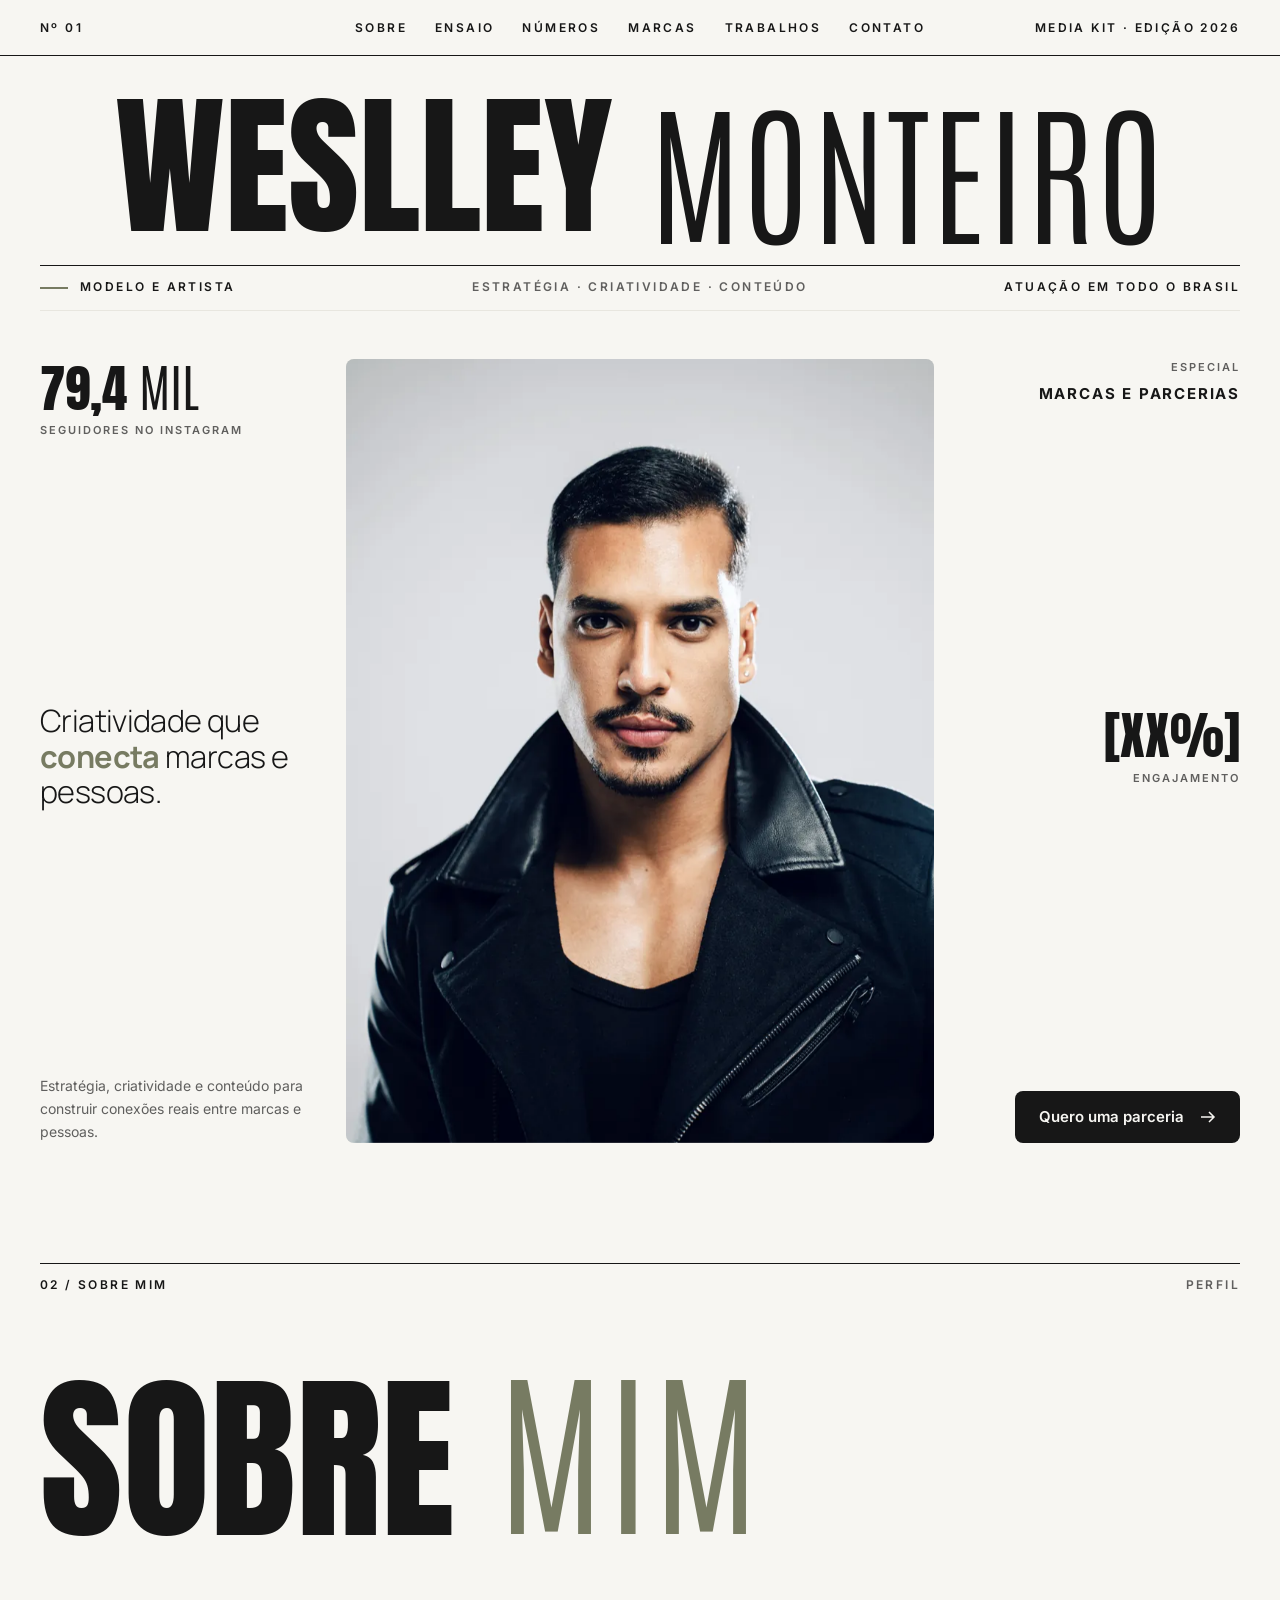
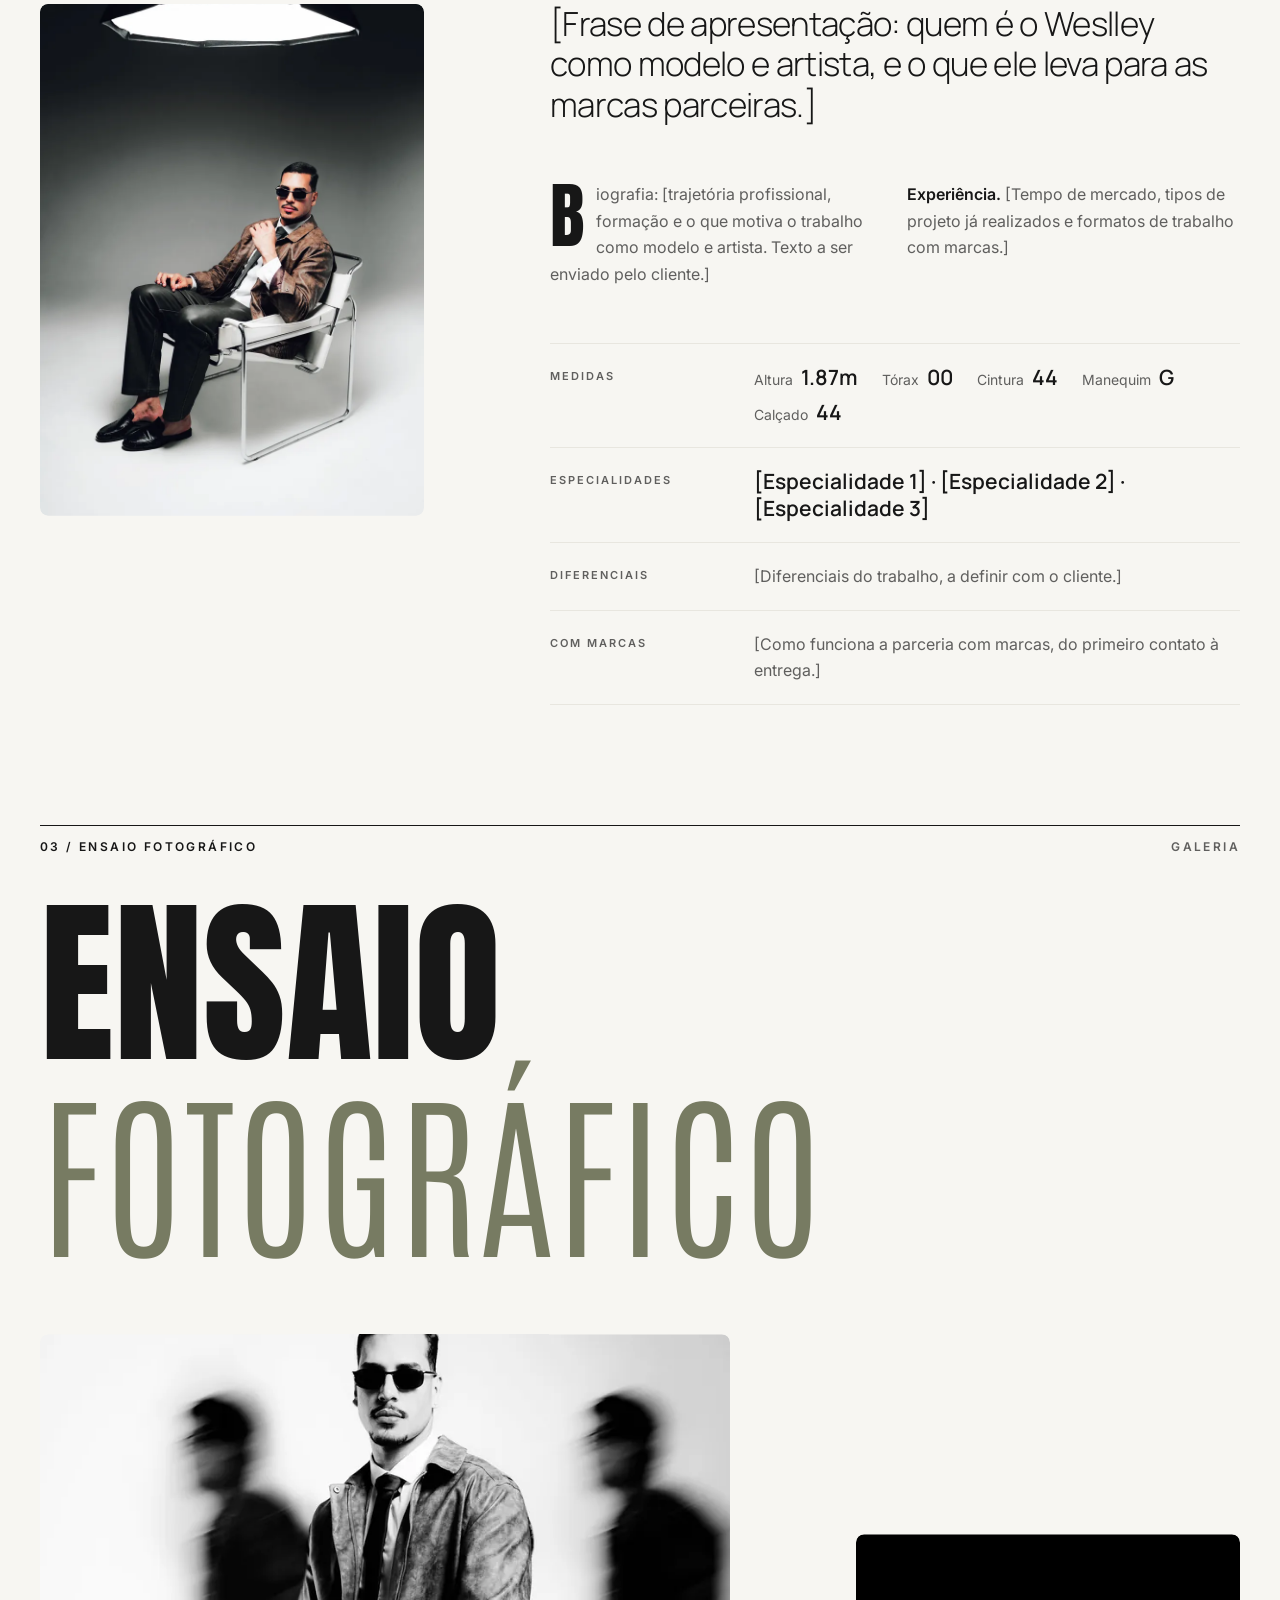
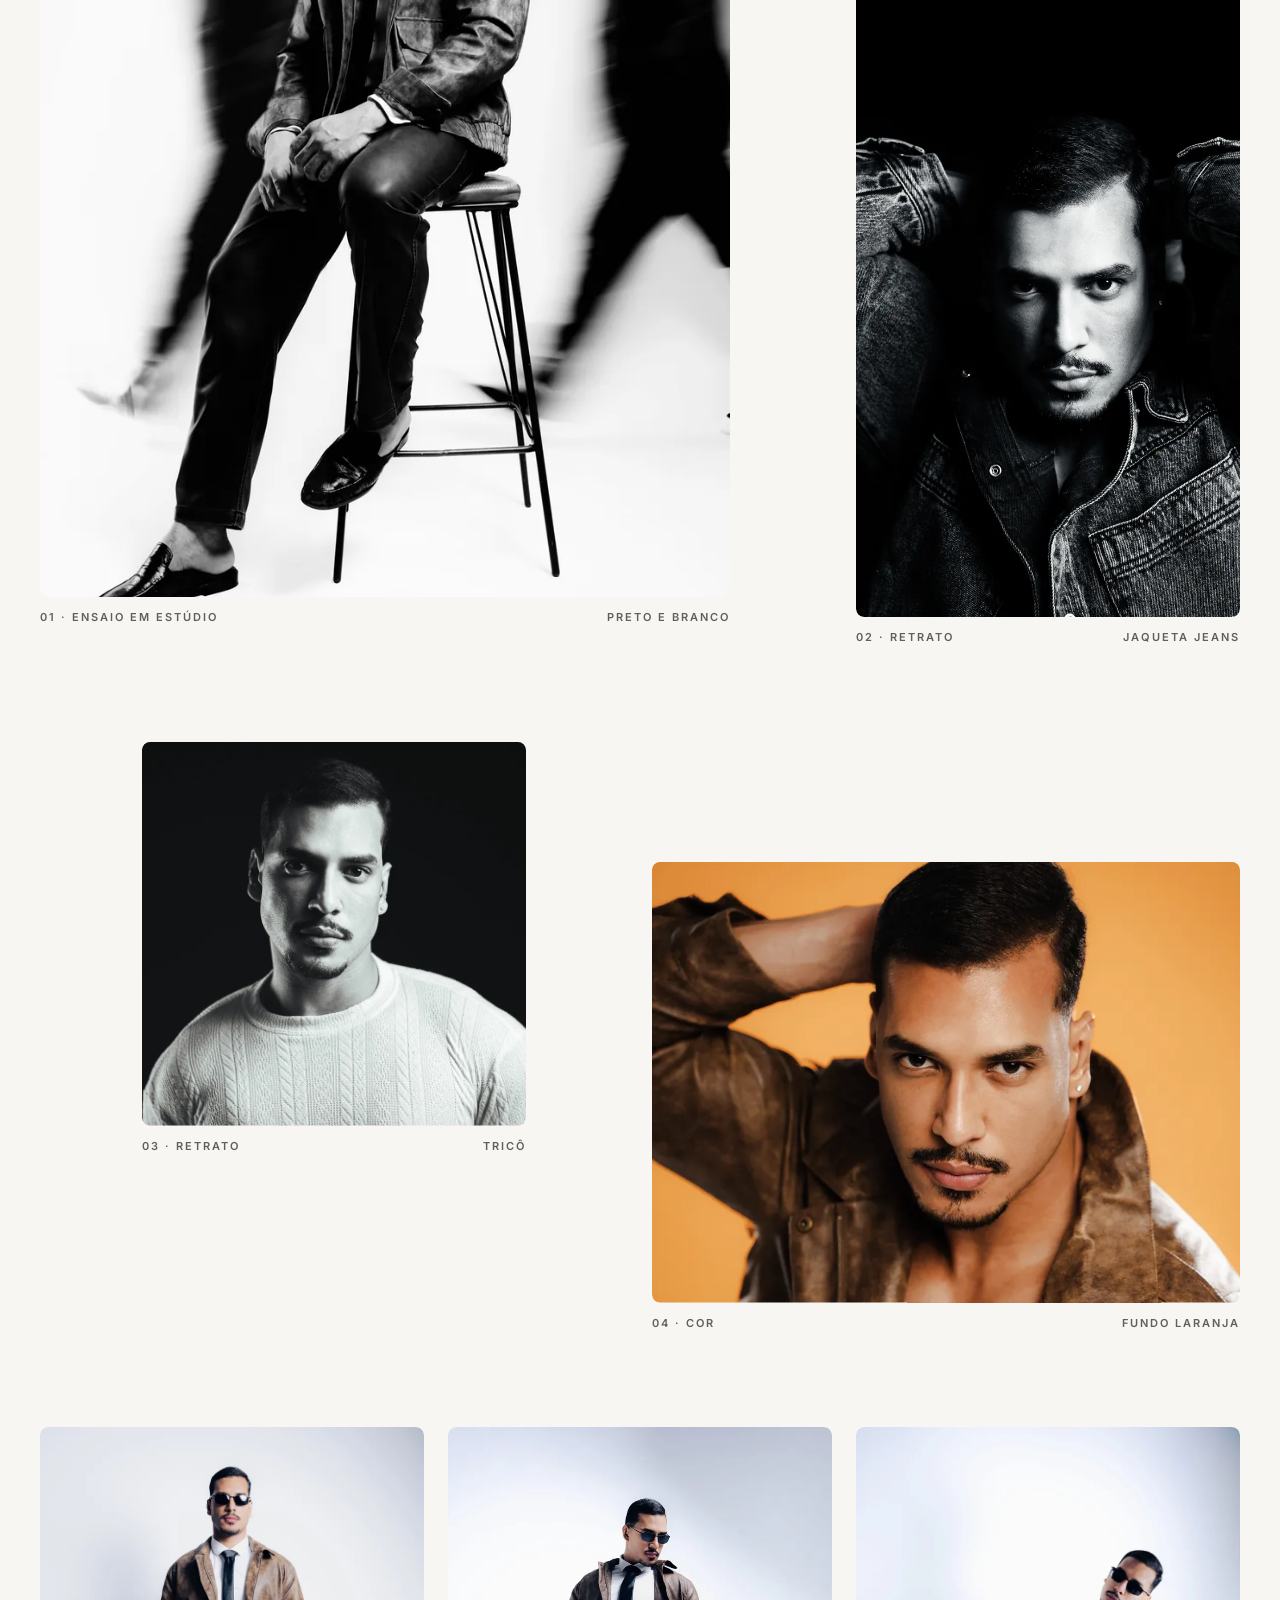
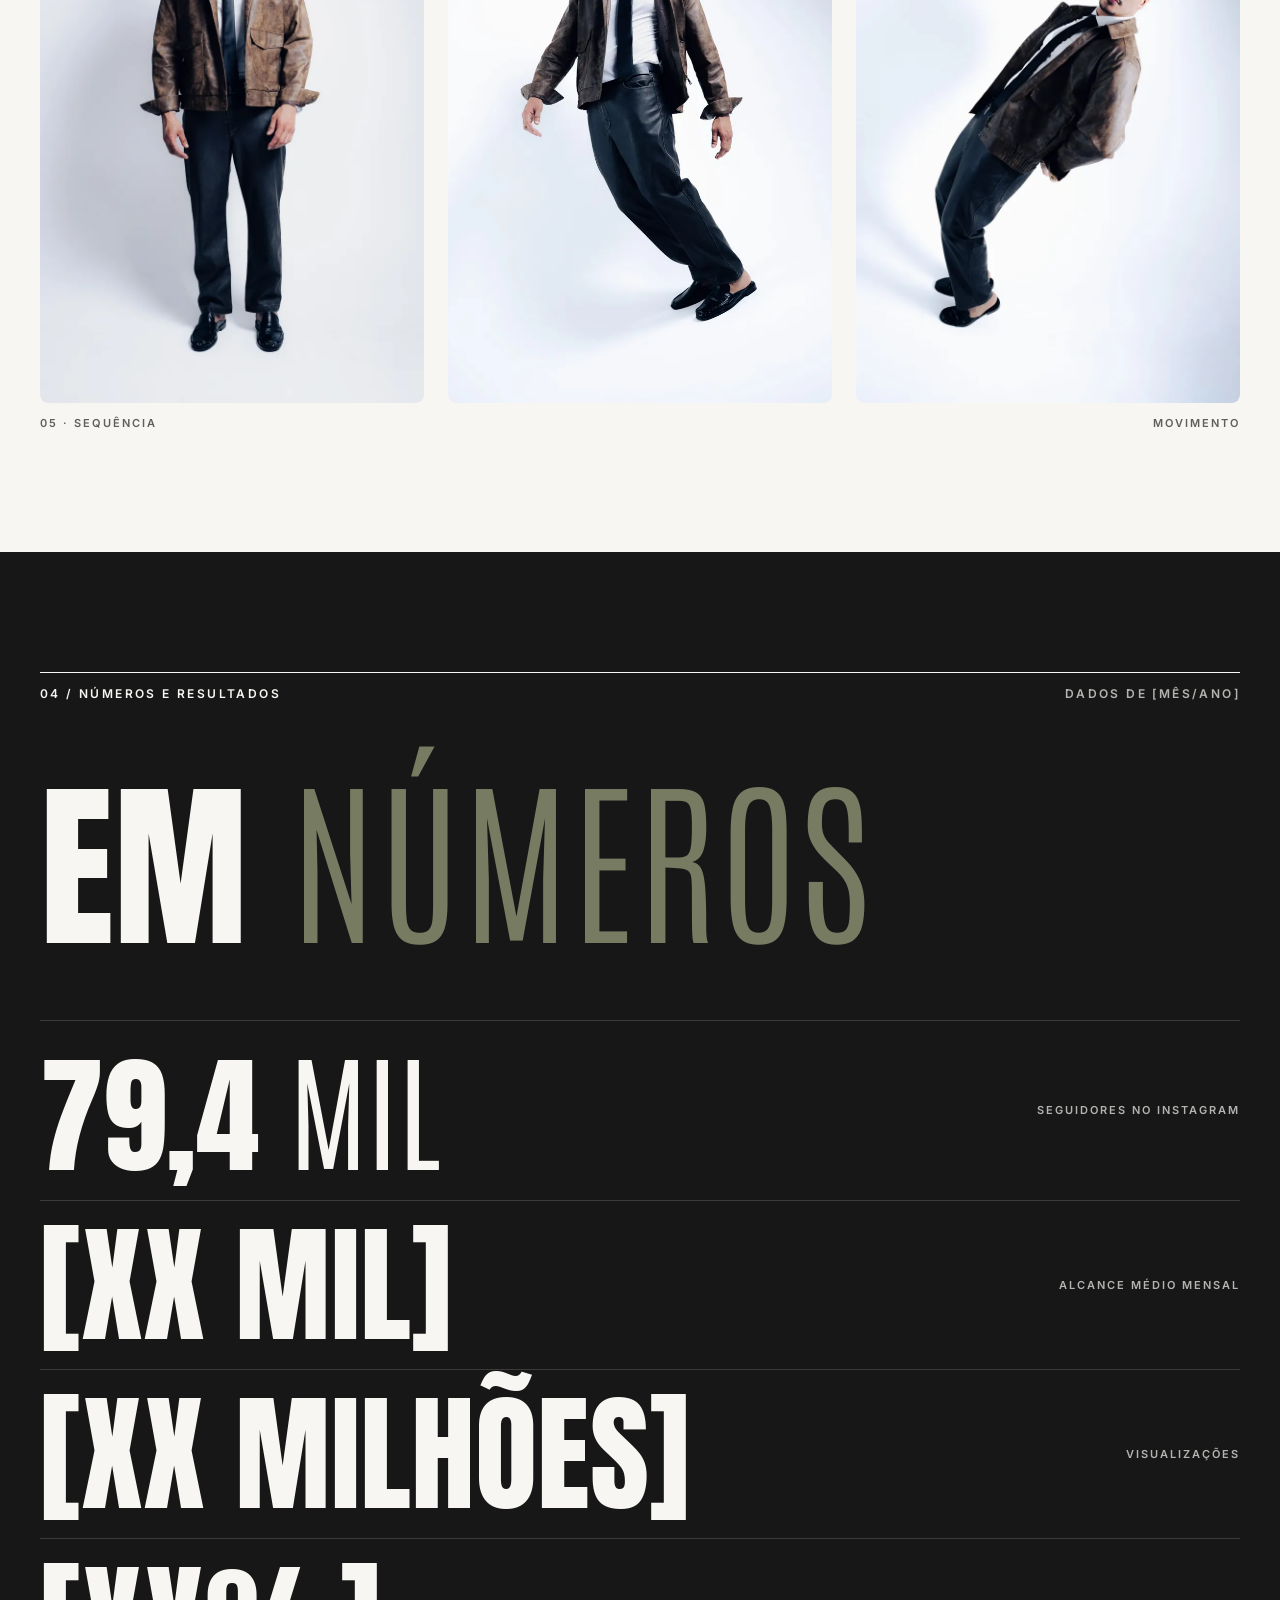
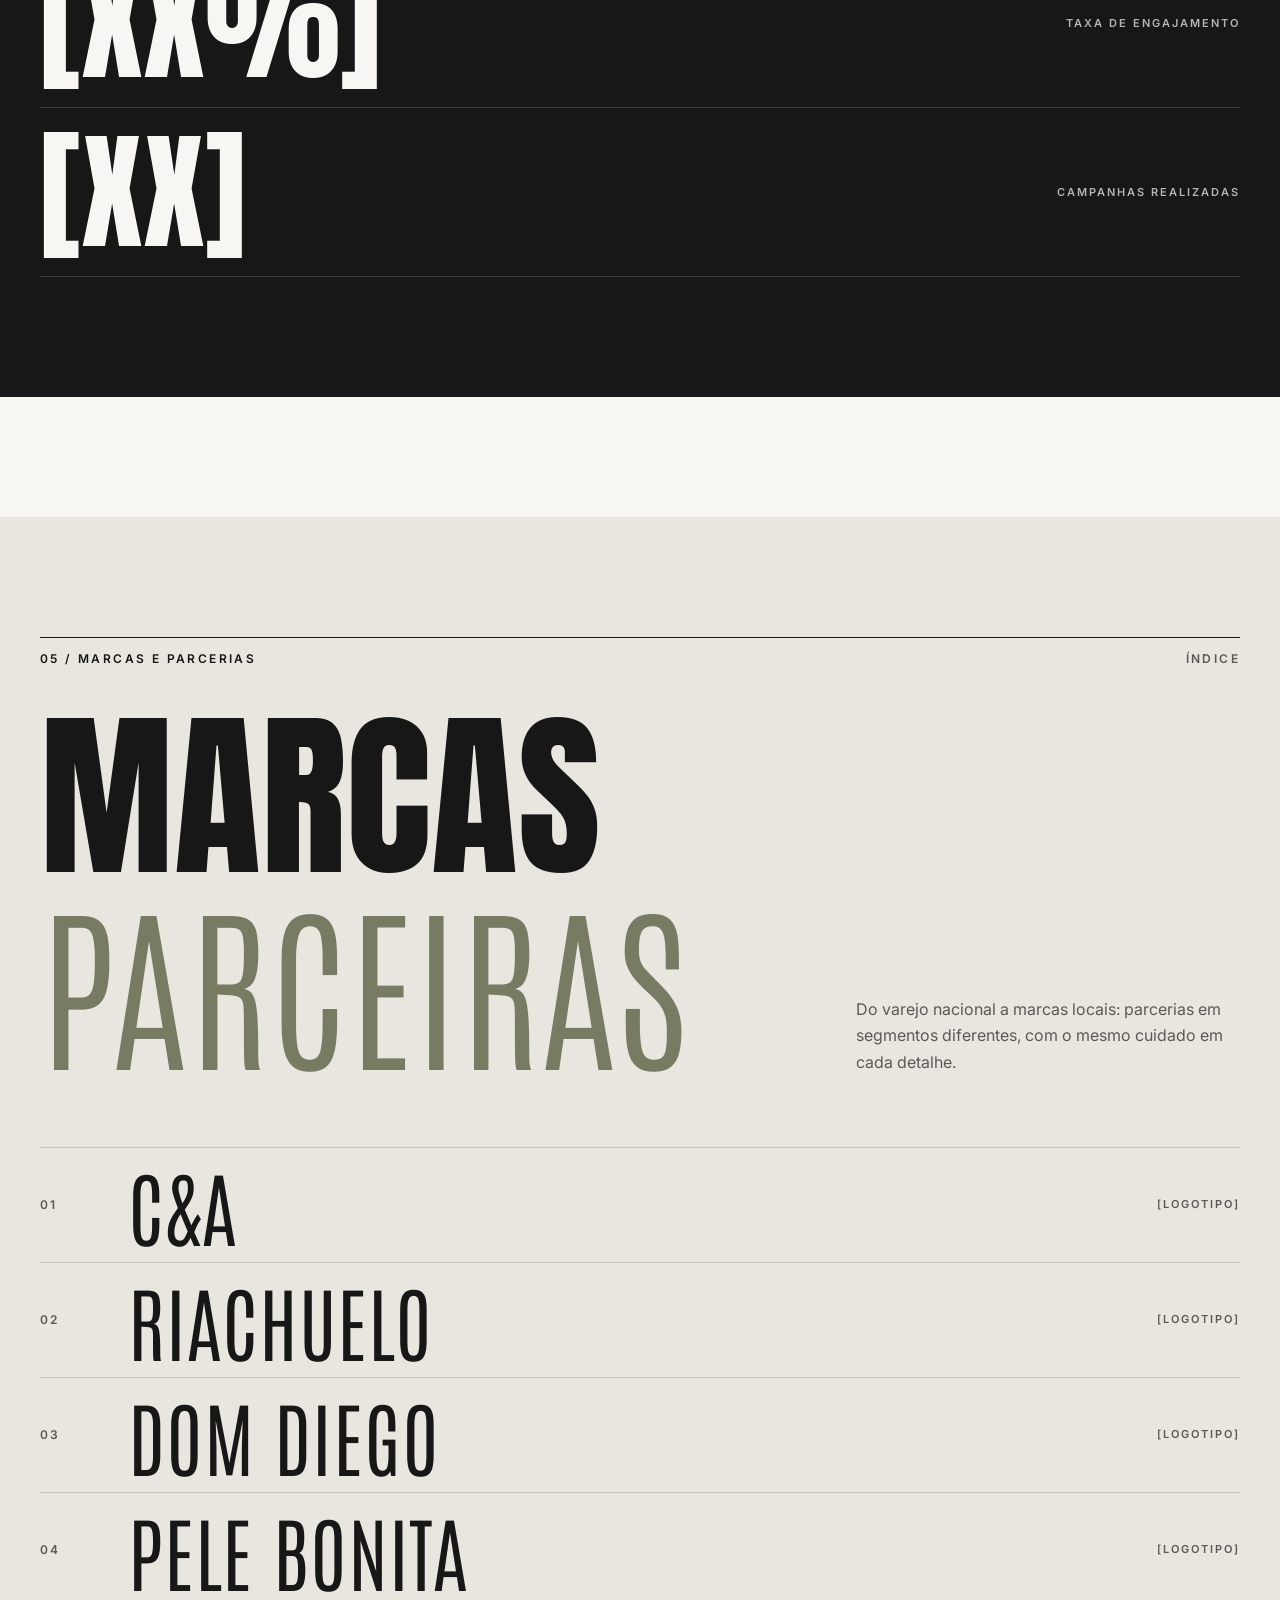
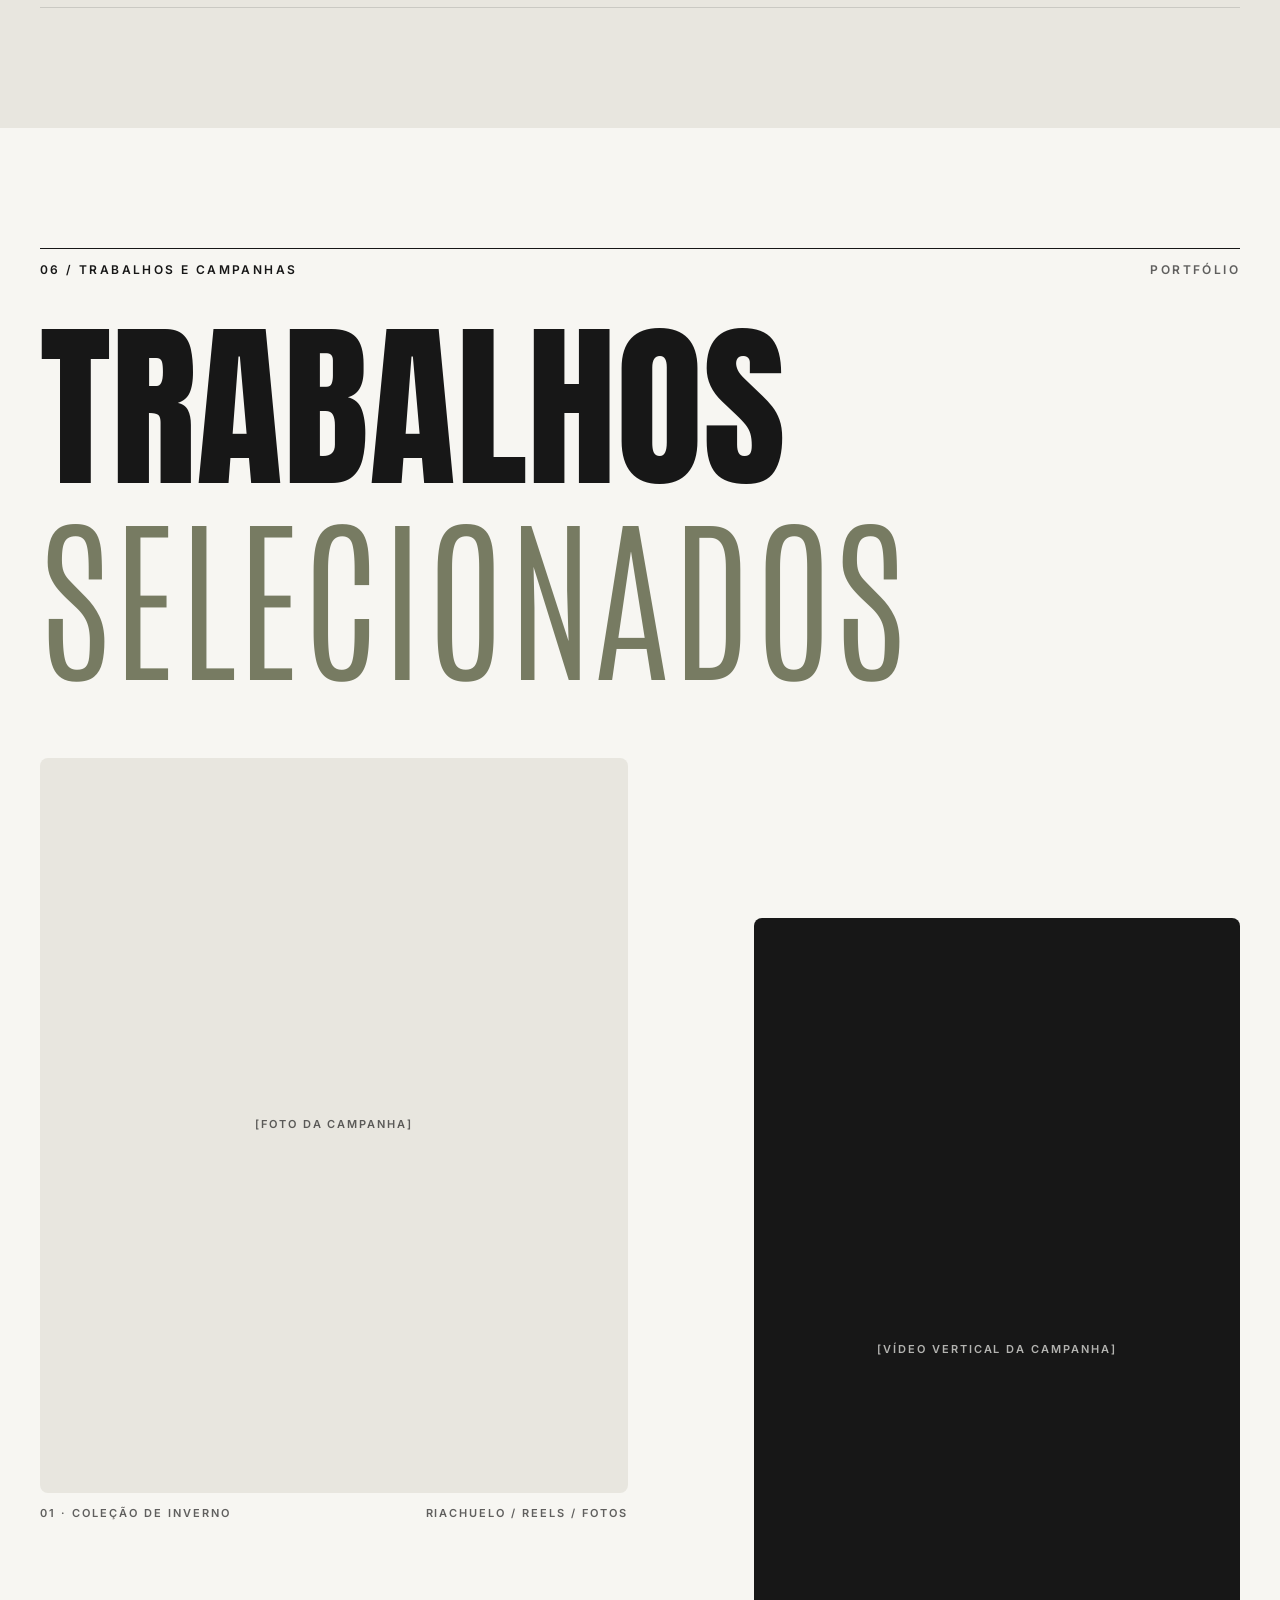
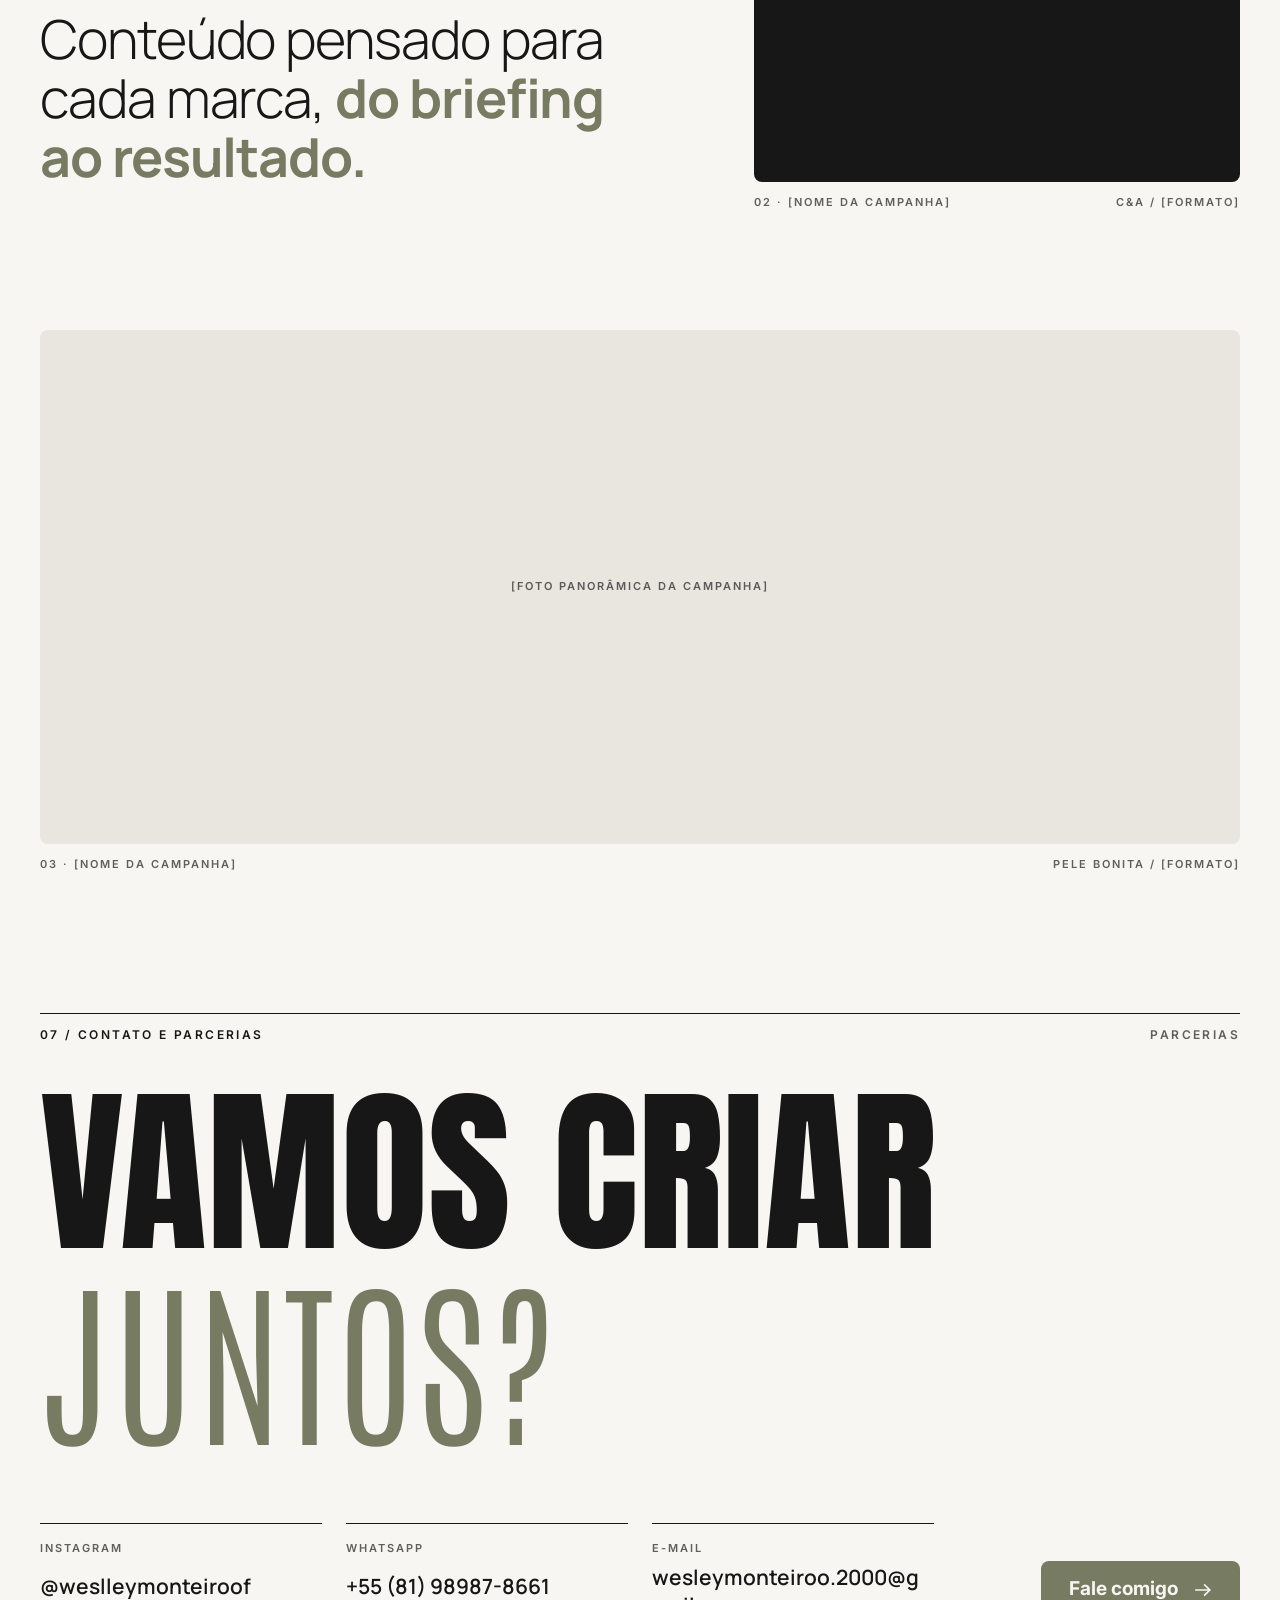
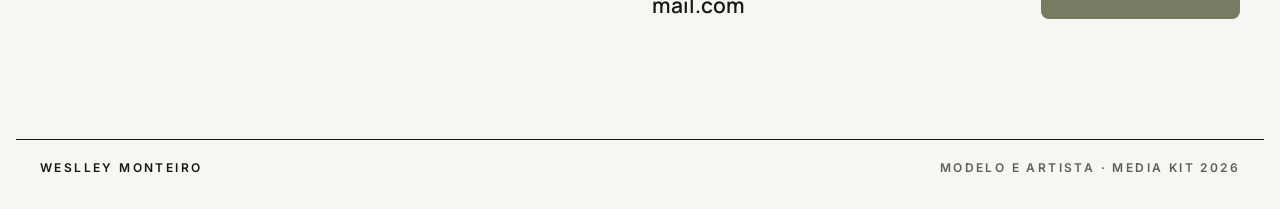
==== index.html @ 50ebe46d "configuração base do projeto" ====
<!doctype html>
<html lang="pt-br">

<head>
  <meta charset="utf-8">
  <meta name="viewport" content="width=device-width, initial-scale=1">

  <title>Weslley Monteiro</title>
  <meta name="description"
    content="Media kit de Weslley Monteiro, modelo e artista. Perfil, números, marcas parceiras e trabalhos para parcerias com marcas de qualquer segmento, em todo o Brasil.">
  <meta name="robots" content="index, follow">
  <meta name="author" content="Weslley Monteiro">
  <meta name="theme-color" content="#F7F6F2">
  <!-- <link rel="canonical" href="https://[DOMÍNIO]/"> -->

  <!-- Open Graph -->
  <meta property="og:type" content="profile">
  <meta property="og:locale" content="pt_BR">
  <meta property="og:site_name" content="Weslley Monteiro · Media Kit">
  <meta property="og:title" content="Weslley Monteiro · Modelo e artista · Media Kit 2026">
  <meta property="og:description"
    content="Estratégia, criatividade e conteúdo para construir conexões reais entre marcas e pessoas. Parcerias em todo o Brasil.">
  <!-- <meta property="og:url" content="https://[DOMÍNIO]/">
  <meta property="og:image" content="https://[DOMÍNIO]/assets/img/og/og-image.jpg"> -->
  <meta property="og:image:type" content="image/jpeg">
  <meta property="og:image:width" content="1200">
  <meta property="og:image:height" content="630">
  <meta property="og:image:alt" content="Weslley Monteiro em retrato de estúdio, com o título Media Kit 2026">
  <meta property="profile:first_name" content="Weslley">
  <meta property="profile:last_name" content="Monteiro">

  <!-- Twitter Card -->
  <meta name="twitter:card" content="summary_large_image">
  <meta name="twitter:title" content="Weslley Monteiro · Modelo e artista · Media Kit 2026">
  <meta name="twitter:description"
    content="Estratégia, criatividade e conteúdo para construir conexões reais entre marcas e pessoas. Parcerias em todo o Brasil.">
  <!-- <meta name="twitter:image" content="https://[DOMÍNIO]/assets/img/og/og-image.jpg"> -->
  <meta name="twitter:image:alt" content="Weslley Monteiro em retrato de estúdio, com o título Media Kit 2026">

  <!-- Dados estruturados: só dados confirmados (CLAUDE.md, seção 7) -->
  <script type="application/ld+json">
  {
    "@context": "https://schema.org",
    "@type": "Person",
    "name": "Weslley Monteiro",
    "jobTitle": "Modelo e artista",
    "url": "https://[DOMÍNIO]/",
    "image": "https://[DOMÍNIO]/assets/img/capa/weslley-monteiro-capa-1600.jpg",
    "sameAs": ["https://www.instagram.com/weslleymonteiroof/"],
    "workLocation": { "@type": "Country", "name": "Brasil" }
  }
  </script>

  <!-- Fontes -->
  <link rel="preconnect" href="https://fonts.googleapis.com">
  <link rel="preconnect" href="https://fonts.gstatic.com" crossorigin>
  <link
    href="https://fonts.googleapis.com/css2?family=Anton&family=Antonio:wght@100..700&family=Manrope:wght@300;400;500;600;700;800&family=Inter:wght@400;500;600;700&display=swap"
    rel="stylesheet">

  <!-- Foto da capa (LCP) -->
  <link rel="preload" as="image" type="image/webp" fetchpriority="high"
    href="assets/img/capa/weslley-monteiro-capa-1600.webp"
    imagesrcset="assets/img/capa/weslley-monteiro-capa-800.webp 800w, assets/img/capa/weslley-monteiro-capa-1600.webp 1600w"
    imagesizes="(max-width: 760px) calc(100vw - 40px), (max-width: 1024px) 50vw, 588px">

  <link rel="stylesheet" href="css/base.css">
  <link rel="stylesheet" href="css/layout.css">
  <link rel="stylesheet" href="css/animacoes.css">

  <!-- Marca o JS antes da primeira pintura; se animacoes.js não carregar em 3s, tudo volta a aparecer -->
  <script>
    document.documentElement.classList.add('js');
    setTimeout(function () { if (!window.animacoesProntas) document.documentElement.classList.remove('js'); }, 3000);
  </script>
  <script src="js/animacoes.js" defer></script>
</head>

<body>
  <a class="pular-conteudo" href="#conteudo">Pular para o conteúdo</a>

  <header class="topo">
    <div class="container topo-inner">
      <p class="topo-edicao rotulo">Nº 01<span class="topo-ano"> · 2026</span></p>
      <nav class="topo-nav" aria-label="Principal">
        <ul>
          <li><a href="#sobre">Sobre</a></li>
          <li><a href="#ensaio">Ensaio</a></li>
          <li><a href="#numeros">Números</a></li>
          <li><a href="#marcas">Marcas</a></li>
          <li><a href="#trabalhos">Trabalhos</a></li>
          <li class="topo-nav-contato"><a href="#contato">Contato</a></li>
        </ul>
      </nav>
      <p class="topo-kit rotulo">Media Kit · Edição 2026</p>
    </div>
  </header>

  <main id="conteudo">

    <!-- 01 · Capa -->
    <section class="capa" id="capa" aria-label="Capa">
      <div class="container">
        <h1 class="nome">
          <span class="nome-forte"><span class="nome-mascara">Weslley</span></span>
          <span class="nome-delicada"><span class="nome-mascara">Monteiro</span></span>
        </h1>

        <div class="capa-faixa rotulo">
          <p class="capa-faixa-papel">Modelo e artista</p>
          <p class="capa-faixa-meio">Estratégia · Criatividade · Conteúdo</p>
          <p class="capa-faixa-local">
            <span class="so-desktop">Atuação em todo o Brasil</span>
            <span class="so-mobile">Todo o Brasil</span>
          </p>
        </div>

        <div class="capa-grid">
          <div class="capa-esq">
            <div class="capa-seguidores" data-revelar>
              <p class="numero-capa"><span data-contar="79.4" data-casas="1">79,4</span> <span
                  class="unidade">mil</span></p>
              <p class="legenda">Seguidores no Instagram</p>
            </div>
            <p class="frase frase--posicionamento capa-frase" data-revelar>Criatividade que <strong>conecta</strong>
              marcas e pessoas.</p>
            <p class="texto capa-apoio" data-revelar>Estratégia, criatividade e conteúdo para construir conexões reais
              entre marcas e pessoas.</p>
          </div>

          <figure class="capa-foto">
            <picture class="foto foto--capa">
              <source type="image/webp"
                srcset="assets/img/capa/weslley-monteiro-capa-800.webp 800w, assets/img/capa/weslley-monteiro-capa-1600.webp 1600w"
                sizes="(max-width: 760px) calc(100vw - 40px), (max-width: 1024px) 50vw, 588px">
              <img src="assets/img/capa/weslley-monteiro-capa-1600.jpg"
                srcset="assets/img/capa/weslley-monteiro-capa-800.jpg 800w, assets/img/capa/weslley-monteiro-capa-1600.jpg 1600w"
                sizes="(max-width: 760px) calc(100vw - 40px), (max-width: 1024px) 50vw, 588px" width="1600"
                height="2400" fetchpriority="high" decoding="async"
                alt="Weslley Monteiro em retrato de estúdio, com jaqueta de couro preta, olhando para a câmera">
            </picture>
          </figure>

          <div class="capa-dir">
            <p class="capa-especial" data-revelar>
              <span class="legenda">Especial</span>
              <span class="capa-especial-titulo">Marcas e parcerias</span>
            </p>
            <div class="capa-engajamento" data-revelar>
              <p class="numero-capa">[XX%]</p>
              <p class="legenda">Engajamento</p>
            </div>
            <a class="botao capa-botao" href="#contato" data-revelar>
              Quero uma parceria
              <svg class="botao-seta" width="16" height="16" viewBox="0 0 16 16" aria-hidden="true" focusable="false">
                <path d="M1 8h13M9 3l5 5-5 5" fill="none" stroke="currentColor" stroke-width="1.5" />
              </svg>
            </a>
          </div>
        </div>
      </div>
    </section>

    <!-- Faixa corrida: capa / sobre -->
    <!-- <div class="marquee marquee--capa">
      <div class="marquee-trilha">
        <p class="marquee-grupo rotulo"><span>MODELO · ARTISTA · PARCERIAS COM MARCAS · TODO O BRASIL ·</span><span
            aria-hidden="true">MODELO · ARTISTA · PARCERIAS COM MARCAS · TODO O BRASIL ·</span><span
            aria-hidden="true">MODELO · ARTISTA · PARCERIAS COM MARCAS · TODO O BRASIL ·</span></p>
        <p class="marquee-grupo rotulo" aria-hidden="true"><span>MODELO · ARTISTA · PARCERIAS COM MARCAS · TODO O BRASIL
            ·</span><span>MODELO · ARTISTA · PARCERIAS COM MARCAS · TODO O BRASIL ·</span><span>MODELO · ARTISTA ·
            PARCERIAS COM MARCAS · TODO O BRASIL ·</span></p>
      </div>
    </div> -->

    <!-- 02 · Sobre mim -->
    <section class="secao sobre" id="sobre" aria-labelledby="sobre-titulo">
      <div class="container">
        <div class="barra-secao" data-revelar>
          <span>02 / Sobre mim</span>
          <span>Perfil</span>
        </div>

        <h2 class="titulo" data-revelar id="sobre-titulo">Sobre <span class="delicada">mim</span></h2>

        <div class="sobre-grid">
          <p class="frase frase--apresentacao sobre-frase" data-revelar>[Frase de apresentação: quem é o Weslley como
            modelo e artista, e o que ele leva para as marcas parceiras.]</p>

          <div class="sobre-fotos">
            <figure class="sobre-foto-bastidores">
              <picture class="foto foto--3x4" data-cortina>
                <source type="image/webp"
                  srcset="assets/img/sobre/weslley-monteiro-bastidores-800.webp 800w, assets/img/sobre/weslley-monteiro-bastidores-1600.webp 1600w"
                  sizes="(max-width: 760px) 50vw, (max-width: 1024px) 32vw, 384px">
                <img src="assets/img/sobre/weslley-monteiro-bastidores-1600.jpg"
                  srcset="assets/img/sobre/weslley-monteiro-bastidores-800.jpg 800w, assets/img/sobre/weslley-monteiro-bastidores-1600.jpg 1600w"
                  sizes="(max-width: 760px) 50vw, (max-width: 1024px) 32vw, 384px" width="1600" height="2401"
                  loading="lazy" decoding="async"
                  alt="Bastidores do ensaio: Weslley sentado em uma cadeira no estúdio, com a iluminação aparente">
              </picture>
            </figure>

            <figure class="sobre-foto-perfil">
              <picture class="foto foto--1x1" data-cortina>
                <source type="image/webp"
                  srcset="assets/img/sobre/weslley-monteiro-perfil-800.webp 800w, assets/img/sobre/weslley-monteiro-perfil-1600.webp 1600w"
                  sizes="50vw">
                <img src="assets/img/sobre/weslley-monteiro-perfil-1600.jpg"
                  srcset="assets/img/sobre/weslley-monteiro-perfil-800.jpg 800w, assets/img/sobre/weslley-monteiro-perfil-1600.jpg 1600w"
                  sizes="50vw" width="1600" height="2295" loading="lazy" decoding="async"
                  alt="Retrato de perfil de Weslley com casaco escuro">
              </picture>
              <figcaption class="legenda">Perfil</figcaption>
            </figure>
          </div>

          <div class="sobre-textos" data-revelar>
            <p class="texto bio">Biografia: [trajetória profissional, formação e o que motiva o trabalho como modelo e
              artista. Texto a ser enviado pelo cliente.]</p>
            <p class="texto"><strong>Experiência.</strong> [Tempo de mercado, tipos de projeto já realizados e formatos
              de trabalho com marcas.]</p>
          </div>

          <dl class="sobre-lista" data-revelar-grupo>
            <div class="sobre-lista-item">
              <dt class="legenda">Medidas</dt>
              <dd>
                <dl class="medidas">
                  <div>
                    <dt>Altura</dt>
                    <dd>1.87m</dd>
                  </div>
                  <div>
                    <dt>Tórax</dt>
                    <dd>00</dd>
                  </div>
                  <div>
                    <dt>Cintura</dt>
                    <dd>44</dd>
                  </div>
                  <div>
                    <dt>Manequim</dt>
                    <dd>G</dd>
                  </div>
                  <div>
                    <dt>Calçado</dt>
                    <dd>44</dd>
                  </div>
                </dl>
              </dd>
            </div>
            <div class="sobre-lista-item">
              <dt class="legenda">Especialidades</dt>
              <dd class="valor">[Especialidade 1] · [Especialidade 2] · [Especialidade 3]</dd>
            </div>
            <div class="sobre-lista-item">
              <dt class="legenda">Diferenciais</dt>
              <dd class="texto">[Diferenciais do trabalho, a definir com o cliente.]</dd>
            </div>
            <div class="sobre-lista-item">
              <dt class="legenda">Com marcas</dt>
              <dd class="texto">[Como funciona a parceria com marcas, do primeiro contato à entrega.]</dd>
            </div>
          </dl>
        </div>
      </div>
    </section>

    <!-- 03 · Ensaio fotográfico -->
    <section class="secao ensaio" id="ensaio" aria-labelledby="ensaio-titulo">
      <div class="container">
        <div class="barra-secao" data-revelar>
          <span>03 / Ensaio fotográfico</span>
          <span>Galeria</span>
        </div>

        <h2 class="titulo" data-revelar id="ensaio-titulo">Ensaio <span class="delicada">fotográfico</span></h2>

        <div class="ensaio-galeria">
          <figure class="ensaio-item ensaio-01">
            <picture class="foto foto--4x5" data-cortina>
              <source type="image/webp"
                srcset="assets/img/ensaio/weslley-monteiro-ensaio-01-preto-e-branco-800.webp 800w, assets/img/ensaio/weslley-monteiro-ensaio-01-preto-e-branco-1600.webp 1600w"
                sizes="(max-width: 760px) calc(100vw - 40px), (max-width: 1024px) 58vw, 690px">
              <img src="assets/img/ensaio/weslley-monteiro-ensaio-01-preto-e-branco-1600.jpg"
                srcset="assets/img/ensaio/weslley-monteiro-ensaio-01-preto-e-branco-800.jpg 800w, assets/img/ensaio/weslley-monteiro-ensaio-01-preto-e-branco-1600.jpg 1600w"
                sizes="(max-width: 760px) calc(100vw - 40px), (max-width: 1024px) 58vw, 690px" width="1600"
                height="2401" loading="lazy" decoding="async"
                alt="Foto em preto e branco com efeito de movimento: Weslley sentado em um banco alto">
            </picture>
            <figcaption class="legenda legenda--dupla"><span>01 · Ensaio em estúdio</span><span>Preto e branco</span>
            </figcaption>
          </figure>

          <figure class="ensaio-item ensaio-02">
            <picture class="foto foto--9x16" data-cortina>
              <source type="image/webp"
                srcset="assets/img/ensaio/weslley-monteiro-ensaio-02-jaqueta-jeans-800.webp 800w, assets/img/ensaio/weslley-monteiro-ensaio-02-jaqueta-jeans-1600.webp 1600w"
                sizes="(max-width: 760px) 50vw, (max-width: 1024px) 32vw, 384px">
              <img src="assets/img/ensaio/weslley-monteiro-ensaio-02-jaqueta-jeans-1600.jpg"
                srcset="assets/img/ensaio/weslley-monteiro-ensaio-02-jaqueta-jeans-800.jpg 800w, assets/img/ensaio/weslley-monteiro-ensaio-02-jaqueta-jeans-1600.jpg 1600w"
                sizes="(max-width: 760px) 50vw, (max-width: 1024px) 32vw, 384px" width="1600" height="2400"
                loading="lazy" decoding="async"
                alt="Retrato em preto e branco de Weslley com jaqueta jeans, em fundo escuro">
            </picture>
            <figcaption class="legenda legenda--dupla"><span>02 · Retrato</span><span>Jaqueta jeans</span></figcaption>
          </figure>

          <figure class="ensaio-item ensaio-03">
            <picture class="foto foto--1x1" data-cortina>
              <source type="image/webp"
                srcset="assets/img/ensaio/weslley-monteiro-ensaio-03-tricot-800.webp 800w, assets/img/ensaio/weslley-monteiro-ensaio-03-tricot-1600.webp 1600w"
                sizes="(max-width: 760px) 50vw, (max-width: 1024px) 32vw, 384px">
              <img src="assets/img/ensaio/weslley-monteiro-ensaio-03-tricot-1600.jpg"
                srcset="assets/img/ensaio/weslley-monteiro-ensaio-03-tricot-800.jpg 800w, assets/img/ensaio/weslley-monteiro-ensaio-03-tricot-1600.jpg 1600w"
                sizes="(max-width: 760px) 50vw, (max-width: 1024px) 32vw, 384px" width="1600" height="2400"
                loading="lazy" decoding="async" alt="Retrato em preto e branco de Weslley com suéter de tricô claro">
            </picture>
            <figcaption class="legenda legenda--dupla"><span>03 · Retrato</span><span>Tricô</span></figcaption>
          </figure>

          <figure class="ensaio-item ensaio-04">
            <picture class="foto foto--4x3" data-cortina>
              <source type="image/webp"
                srcset="assets/img/ensaio/weslley-monteiro-ensaio-04-fundo-laranja-800.webp 800w, assets/img/ensaio/weslley-monteiro-ensaio-04-fundo-laranja-1600.webp 1600w"
                sizes="(max-width: 760px) calc(100vw - 40px), (max-width: 1024px) 50vw, 588px">
              <img src="assets/img/ensaio/weslley-monteiro-ensaio-04-fundo-laranja-1600.jpg"
                srcset="assets/img/ensaio/weslley-monteiro-ensaio-04-fundo-laranja-800.jpg 800w, assets/img/ensaio/weslley-monteiro-ensaio-04-fundo-laranja-1600.jpg 1600w"
                sizes="(max-width: 760px) calc(100vw - 40px), (max-width: 1024px) 50vw, 588px" width="1600"
                height="2400" loading="lazy" decoding="async"
                alt="Weslley com jaqueta de couro marrom em fundo laranja">
            </picture>
            <figcaption class="legenda legenda--dupla"><span>04 · Cor</span><span>Fundo laranja</span></figcaption>
          </figure>

          <figure class="ensaio-item ensaio-05">
            <div class="ensaio-sequencia">
              <picture class="foto foto--2x3" data-cortina>
                <source type="image/webp"
                  srcset="assets/img/ensaio/weslley-monteiro-ensaio-05-sequencia-01-800.webp 800w, assets/img/ensaio/weslley-monteiro-ensaio-05-sequencia-01-1600.webp 1600w"
                  sizes="(max-width: 760px) 33vw, (max-width: 1024px) 32vw, 384px">
                <img src="assets/img/ensaio/weslley-monteiro-ensaio-05-sequencia-01-1600.jpg"
                  srcset="assets/img/ensaio/weslley-monteiro-ensaio-05-sequencia-01-800.jpg 800w, assets/img/ensaio/weslley-monteiro-ensaio-05-sequencia-01-1600.jpg 1600w"
                  sizes="(max-width: 760px) 33vw, (max-width: 1024px) 32vw, 384px" width="1600" height="2400"
                  loading="lazy" decoding="async"
                  alt="Sequência de movimento 1: Weslley de corpo inteiro, de jaqueta marrom, gravata e óculos escuros">
              </picture>
              <picture class="foto foto--2x3" data-cortina>
                <source type="image/webp"
                  srcset="assets/img/ensaio/weslley-monteiro-ensaio-05-sequencia-02-800.webp 800w, assets/img/ensaio/weslley-monteiro-ensaio-05-sequencia-02-1600.webp 1600w"
                  sizes="(max-width: 760px) 33vw, (max-width: 1024px) 32vw, 384px">
                <img src="assets/img/ensaio/weslley-monteiro-ensaio-05-sequencia-02-1600.jpg"
                  srcset="assets/img/ensaio/weslley-monteiro-ensaio-05-sequencia-02-800.jpg 800w, assets/img/ensaio/weslley-monteiro-ensaio-05-sequencia-02-1600.jpg 1600w"
                  sizes="(max-width: 760px) 33vw, (max-width: 1024px) 32vw, 384px" width="1600" height="2233"
                  loading="lazy" decoding="async"
                  alt="Sequência de movimento 2: Weslley em pose dinâmica, com o corpo em movimento">
              </picture>
              <picture class="foto foto--2x3" data-cortina>
                <source type="image/webp"
                  srcset="assets/img/ensaio/weslley-monteiro-ensaio-05-sequencia-03-800.webp 800w, assets/img/ensaio/weslley-monteiro-ensaio-05-sequencia-03-1600.webp 1600w"
                  sizes="(max-width: 760px) 33vw, (max-width: 1024px) 32vw, 384px">
                <img src="assets/img/ensaio/weslley-monteiro-ensaio-05-sequencia-03-1600.jpg"
                  srcset="assets/img/ensaio/weslley-monteiro-ensaio-05-sequencia-03-800.jpg 800w, assets/img/ensaio/weslley-monteiro-ensaio-05-sequencia-03-1600.jpg 1600w"
                  sizes="(max-width: 760px) 33vw, (max-width: 1024px) 32vw, 384px" width="1600" height="2400"
                  loading="lazy" decoding="async"
                  alt="Sequência de movimento 3: Weslley inclinado para trás em pose editorial">
              </picture>
            </div>
            <figcaption class="legenda legenda--dupla"><span>05 · Sequência</span><span>Movimento</span></figcaption>
          </figure>
        </div>
      </div>
    </section>

    <!-- 04 · Números e resultados -->
    <section class="secao secao--escura numeros" id="numeros" aria-labelledby="numeros-titulo">
      <div class="container">
        <div class="barra-secao" data-revelar>
          <span>04 / Números e resultados</span>
          <span>Dados de [MÊS/ANO]</span>
        </div>

        <h2 class="titulo" data-revelar id="numeros-titulo">Em <span class="delicada">números</span></h2>

        <dl class="numeros-lista" data-revelar-grupo>
          <div class="numeros-item numeros-item--principal">
            <dt class="legenda">Seguidores no Instagram</dt>
            <dd class="numero-grande"><span data-contar="79.4" data-casas="1">79,4</span> <span
                class="unidade">mil</span></dd>
          </div>
          <div class="numeros-item">
            <dt class="legenda">Alcance médio mensal</dt>
            <dd class="numero-grande">[XX MIL]</dd>
          </div>
          <div class="numeros-item">
            <dt class="legenda">Visualizações</dt>
            <dd class="numero-grande">[XX MILHÕES]</dd>
          </div>
          <div class="numeros-item">
            <dt class="legenda">Taxa de engajamento</dt>
            <dd class="numero-grande">[XX%]</dd>
          </div>
          <div class="numeros-item">
            <dt class="legenda">Campanhas realizadas</dt>
            <dd class="numero-grande">[XX]</dd>
          </div>
        </dl>

        <!-- <p class="numeros-fonte" data-revelar>Seguidores conferidos no perfil público @weslleymonteiroof em nov/2026.
          Demais métricas: Instagram Insights, nov/2026.</p> -->
      </div>
    </section>

    <!-- 05 · Marcas e parcerias -->
    <section class="secao secao--areia marcas" id="marcas" aria-labelledby="marcas-titulo">
      <div class="container">
        <div class="barra-secao" data-revelar>
          <span>05 / Marcas e parcerias</span>
          <span>Índice</span>
        </div>

        <div class="marcas-cabecalho">
          <h2 class="titulo" data-revelar id="marcas-titulo">Marcas <span class="delicada">parceiras</span></h2>
          <p class="texto marcas-intro" data-revelar>Do varejo nacional a marcas locais: parcerias em segmentos
            diferentes, com o mesmo cuidado em cada detalhe.</p>
        </div>

        <ol class="marcas-lista" data-revelar-grupo>
          <li><span class="marcas-num">01</span><span class="marcas-nome">C&amp;A</span><span
              class="marcas-logo">[Logotipo]</span></li>
          <li><span class="marcas-num">02</span><span class="marcas-nome">Riachuelo</span><span
              class="marcas-logo">[Logotipo]</span></li>
          <li><span class="marcas-num">03</span><span class="marcas-nome">Dom Diego</span><span
              class="marcas-logo">[Logotipo]</span></li>
          <li><span class="marcas-num">04</span><span class="marcas-nome">Pele Bonita</span><span
              class="marcas-logo">[Logotipo]</span></li>
        </ol>
      </div>
    </section>

    <!-- 06 · Trabalhos e campanhas -->
    <section class="secao trabalhos" id="trabalhos" aria-labelledby="trabalhos-titulo">
      <div class="container">
        <div class="barra-secao" data-revelar>
          <span>06 / Trabalhos e campanhas</span>
          <span>Portfólio</span>
        </div>

        <h2 class="titulo" data-revelar id="trabalhos-titulo">Trabalhos <span class="delicada">selecionados</span></h2>

        <div class="trabalhos-galeria">
          <figure class="trabalho trabalho-01" data-revelar>
            <div class="foto foto--4x5 placeholder" role="img"
              aria-label="Espaço reservado para a foto de uma campanha">
              <span>[Foto da campanha]</span>
            </div>
            <figcaption class="legenda legenda--dupla"><span>01 · Coleção de inverno</span><span>Riachuelo /
                Reels / fotos</span></figcaption>
          </figure>

          <figure class="trabalho trabalho-02" data-revelar>
            <div class="foto foto--9x16 placeholder placeholder--escuro" role="img"
              aria-label="Espaço reservado para o vídeo vertical de uma campanha">
              <span>[Vídeo vertical da campanha]</span>
            </div>
            <figcaption class="legenda legenda--dupla"><span>02 · [Nome da campanha]</span><span>C&A /
                [Formato]</span></figcaption>
          </figure>

          <p class="frase frase--citacao trabalhos-citacao" data-revelar>Conteúdo pensado para cada marca, <strong>do
              briefing ao resultado.</strong></p>

          <figure class="trabalho trabalho-03" data-revelar>
            <div class="foto foto--21x9 placeholder" role="img"
              aria-label="Espaço reservado para a foto panorâmica de uma campanha">
              <span>[Foto panorâmica da campanha]</span>
            </div>
            <figcaption class="legenda legenda--dupla"><span>03 · [Nome da campanha]</span><span>Pele Bonita /
                [Formato]</span></figcaption>
          </figure>
        </div>
      </div>
    </section>

    <!-- Faixa corrida: trabalhos / contato -->
    <!-- <div class="marquee marquee--contato">
      <div class="marquee-trilha">
        <p class="marquee-grupo rotulo"><span>MODELO · ARTISTA · PARCERIAS COM MARCAS · TODO O BRASIL ·</span><span
            aria-hidden="true">MODELO · ARTISTA · PARCERIAS COM MARCAS · TODO O BRASIL ·</span><span
            aria-hidden="true">MODELO · ARTISTA · PARCERIAS COM MARCAS · TODO O BRASIL ·</span></p>
        <p class="marquee-grupo rotulo" aria-hidden="true"><span>MODELO · ARTISTA · PARCERIAS COM MARCAS · TODO O BRASIL
            ·</span><span>MODELO · ARTISTA · PARCERIAS COM MARCAS · TODO O BRASIL ·</span><span>MODELO · ARTISTA ·
            PARCERIAS COM MARCAS · TODO O BRASIL ·</span></p>
      </div>
    </div> -->

    <!-- 07 · Contato e parcerias -->
    <section class="secao contato" id="contato" aria-labelledby="contato-titulo">
      <div class="container">
        <div class="barra-secao" data-revelar>
          <span>07 / Contato e parcerias</span>
          <span>Parcerias</span>
        </div>

        <h2 class="titulo" data-revelar id="contato-titulo">Vamos criar <span class="delicada">juntos?</span></h2>

        <div class="contato-grid">
          <ul class="contato-lista" data-revelar-grupo>
            <li class="contato-item">
              <span class="legenda">Instagram</span>
              <a class="valor" href="https://www.instagram.com/weslleymonteiroof/" target="_blank"
                rel="noopener">@weslleymonteiroof</a>
            </li>
            <li class="contato-item">
              <span class="legenda">WhatsApp</span>
              <a class="valor" href="https://wa.me/+5581989878661" target="_blank" rel="noopener">+55 (81) 98987-8661</a>
            </li>
            <li class="contato-item">
              <span class="legenda">E-mail</span>
              <a class="valor" href="mailto:wesleymonteiroo.2000@gmail.com">wesleymonteiroo.2000@gmail.com</a>
            </li>
          </ul>

          <a class="botao botao--oliva contato-botao" data-revelar href="https://www.instagram.com/weslleymonteiroof/"
            target="_blank" rel="noopener">
            Fale comigo
            <svg class="botao-seta" width="18" height="18" viewBox="0 0 16 16" aria-hidden="true" focusable="false">
              <path d="M1 8h13M9 3l5 5-5 5" fill="none" stroke="currentColor" stroke-width="1.5" />
            </svg>
          </a>
        </div>
      </div>
    </section>

  </main>

  <footer class="rodape">
    <div class="container rodape-inner">
      <p class="rotulo">Weslley Monteiro</p>
      <p class="rotulo">Modelo e artista · Media Kit 2026</p>
    </div>
  </footer>

  <a class="voltar-topo" href="#capa">
    <span class="visualmente-oculto">Voltar ao topo</span>
    <svg class="voltar-topo-seta" width="18" height="18" viewBox="0 0 16 16" aria-hidden="true" focusable="false"><path d="M8 15V2M3 7l5-5 5 5" fill="none" stroke="currentColor" stroke-width="1.5"/></svg>
  </a>
</body>

</html>
---- css/base.css ----
/* ==========================================================================
   Media Kit · Weslley Monteiro
   base.css: tokens, reset leve, tipografia e componentes simples
   ========================================================================== */

/* Tokens
   ========================================================================== */

:root {
  /* Cores (CLAUDE.md, seção 2) */
  --off-white: #F7F6F2;
  --preto: #171717;
  --areia: #E8E6DF;
  --oliva: #777B62;
  --texto-sec: rgba(23,23,23,0.68);
  --texto-sec-escuro: rgba(247,246,242,0.7);
  --linha: rgba(23,23,23,0.14);
  --linha-escuro: rgba(247,246,242,0.16);

  /* Fontes (CLAUDE.md, seção 3) */
  --font-forte: 'Anton', sans-serif;
  --font-delicada: 'Antonio', sans-serif;
  --font-destaque: 'Manrope', sans-serif;
  --font-texto: 'Inter', system-ui, sans-serif;

  /* Layout (CLAUDE.md, seção 5) */
  --container: 1200px;
  --pad-lateral: 24px;
  --gutter: 24px;
  --espaco-secao: 120px;
  --raio: 8px;
}

/* Reset leve
   ========================================================================== */

*,
*::before,
*::after {
  box-sizing: border-box;
}

html {
  -webkit-text-size-adjust: 100%;
  text-size-adjust: 100%;
}

body {
  margin: 0;
  background: var(--off-white);
  color: var(--preto);
  font-family: var(--font-texto);
  font-size: 16px;
  line-height: 1.6;
  -webkit-font-smoothing: antialiased;
  -moz-osx-font-smoothing: grayscale;
  overflow-x: clip;
}

h1, h2, h3, p, figure, blockquote, dl, dd, ol, ul {
  margin: 0;
}

ol, ul {
  padding: 0;
  list-style: none;
}

img, picture, svg {
  display: block;
  max-width: 100%;
}

a {
  color: inherit;
  text-decoration: none;
}

strong {
  font-weight: 700;
}

/* Foco visível */
:focus-visible {
  outline: 2px solid currentColor;
  outline-offset: 3px;
  border-radius: 2px;
}

/* Utilitários
   ========================================================================== */

.visualmente-oculto {
  position: absolute;
  width: 1px;
  height: 1px;
  padding: 0;
  margin: -1px;
  overflow: hidden;
  clip: rect(0 0 0 0);
  white-space: nowrap;
  border: 0;
}

.pular-conteudo {
  position: absolute;
  top: 8px;
  left: 8px;
  z-index: 100;
  display: inline-flex;
  align-items: center;
  min-height: 44px;
  padding: 0 16px;
  background: var(--preto);
  color: var(--off-white);
  font-weight: 600;
  font-size: 14px;
  border-radius: var(--raio);
  transform: translateY(-200%);
}

.pular-conteudo:focus {
  transform: none;
}

/* Tipografia
   ========================================================================== */

/* Título de seção: palavra forte + palavra delicada */
.titulo {
  font-family: var(--font-forte);
  font-weight: 400;
  font-size: clamp(64px, 14vw, 200px);
  line-height: .9;
  letter-spacing: 0;
  text-transform: uppercase;
}

.titulo .delicada {
  display: inline-block;
  padding-top: .12em; /* espaço para acentos (Á, Ú) quando quebra a linha */
  font-family: var(--font-delicada);
  font-weight: 200;
  color: var(--oliva);
  letter-spacing: .01em;
}

/* Rótulos: barra de seção, menu, faixas */
.rotulo {
  font-family: var(--font-texto);
  font-weight: 600;
  font-size: 12px;
  line-height: 1.4;
  letter-spacing: .2em;
  text-transform: uppercase;
}

/* Legendas e créditos */
.legenda {
  font-family: var(--font-texto);
  font-weight: 600;
  font-size: 11px;
  line-height: 1.5;
  letter-spacing: .18em;
  text-transform: uppercase;
  color: var(--texto-sec);
}

.legenda--dupla {
  display: flex;
  flex-wrap: wrap;
  justify-content: space-between;
  gap: 4px 16px;
}

/* Texto corrido */
.texto {
  font-family: var(--font-texto);
  font-weight: 400;
  font-size: 16px;
  line-height: 1.65;
  color: var(--texto-sec);
}

.texto strong {
  font-weight: 600;
  color: var(--preto);
}

/* Frases em Manrope: light com palavra-chave bold oliva */
.frase {
  font-family: var(--font-destaque);
  font-weight: 300;
  color: var(--preto);
}

.frase strong {
  font-weight: 700;
  color: var(--oliva);
}

.frase--apresentacao {
  font-size: clamp(24px, 2.6vw, 36px);
  line-height: 1.22;
  letter-spacing: -0.02em;
}

.frase--posicionamento {
  font-size: clamp(26px, 2.4vw, 34px);
  line-height: 1.15;
  letter-spacing: -0.02em;
}

.frase--citacao {
  font-size: clamp(30px, 4.2vw, 60px);
  line-height: 1.1;
  letter-spacing: -0.02em;
}

/* Valores (medidas, contatos) */
.valor {
  font-family: var(--font-destaque);
  font-weight: 600;
  font-size: 21px;
  line-height: 1.3;
  color: var(--preto);
}

/* Números */
.numero-capa,
.numero-grande {
  font-family: var(--font-forte);
  font-weight: 400;
  line-height: 1;
  text-transform: uppercase;
}

.numero-capa {
  font-size: clamp(40px, 4vw, 56px);
}

.numero-grande {
  font-size: clamp(64px, 10vw, 152px);
}

.unidade {
  font-family: var(--font-delicada);
  font-weight: 300;
}

/* Botões
   ========================================================================== */

.botao {
  display: inline-flex;
  align-items: center;
  justify-content: space-between;
  gap: 16px;
  min-height: 52px;
  padding: 0 24px;
  border-radius: var(--raio);
  background: var(--preto);
  color: var(--off-white);
  font-family: var(--font-texto);
  font-weight: 600;
  font-size: 15px;
  line-height: 1.2;
  white-space: nowrap;
}

.botao:focus-visible {
  outline-color: var(--preto);
}

.botao--oliva {
  min-height: 58px;
  padding: 0 28px;
  background: var(--oliva);
  font-weight: 700;
  font-size: 19px;
}

.botao--oliva:focus-visible {
  outline-color: var(--oliva);
}

.botao-seta {
  flex: none;
}

/* Fotos e placeholders
   ========================================================================== */

.foto {
  display: block;
  position: relative;
  overflow: hidden;
  border-radius: var(--raio);
  background: var(--areia);
}

.foto img {
  width: 100%;
  height: 100%;
  object-fit: cover;
}

.foto--3x4  { aspect-ratio: 3 / 4; }
.foto--4x5  { aspect-ratio: 4 / 5; }
.foto--9x16 { aspect-ratio: 9 / 16; }
.foto--1x1  { aspect-ratio: 1 / 1; }
.foto--4x3  { aspect-ratio: 4 / 3; }
.foto--2x3  { aspect-ratio: 2 / 3; }
.foto--21x9 { aspect-ratio: 21 / 9; }

.placeholder {
  display: flex;
  align-items: center;
  justify-content: center;
  padding: 16px;
  text-align: center;
  font-family: var(--font-texto);
  font-weight: 600;
  font-size: 11px;
  letter-spacing: .18em;
  text-transform: uppercase;
  color: var(--texto-sec);
}

.placeholder--escuro {
  background: var(--preto);
  color: var(--texto-sec-escuro);
}

figcaption {
  margin-top: 12px;
}
---- css/layout.css ----
/* ==========================================================================
   Media Kit · Weslley Monteiro
   layout.css: container, grid, seções e breakpoints (1024px e 760px)
   ========================================================================== */

/* Container e grid
   ========================================================================== */

.container {
  box-sizing: content-box;
  max-width: var(--container);
  margin: 0 auto;
  padding: 0 var(--pad-lateral);
}

.so-mobile,
.topo-ano {
  display: none;
}

/* Seções
   ========================================================================== */

.secao {
  padding-top: var(--espaco-secao);
}

.secao--escura,
.secao--areia {
  margin-top: var(--espaco-secao);
  padding-bottom: var(--espaco-secao);
}

.secao--escura {
  background: var(--preto);
  color: var(--off-white);
}

.secao--areia {
  background: var(--areia);
}

/* Barra fina que abre cada seção */
.barra-secao {
  position: relative;
  display: flex;
  justify-content: space-between;
  gap: 16px;
  padding-top: 14px;
  font-family: var(--font-texto);
  font-weight: 600;
  font-size: 12px;
  line-height: 1.4;
  letter-spacing: .2em;
  text-transform: uppercase;
}

/* Linha superior como pseudo-elemento, para poder ser desenhada (animacoes.css) */
.barra-secao::before {
  content: "";
  position: absolute;
  top: 0;
  left: 0;
  right: 0;
  height: 1px;
  background: var(--cor-linha, var(--preto));
  transform-origin: left;
}

.barra-secao span:last-child {
  color: var(--texto-sec);
  text-align: right;
}

.secao .titulo {
  margin-top: 48px;
}

/* Topo
   ========================================================================== */

.topo {
  position: sticky;
  top: 0;
  z-index: 50;
  background: var(--off-white);
}

.topo::after {
  content: "";
  position: absolute;
  left: 0;
  right: 0;
  bottom: 0;
  height: 1px;
  background: var(--preto);
  transform-origin: left;
}

/* Âncoras do menu não ficam atrás do topo fixo */
main [id] {
  scroll-margin-top: 64px;
}

.topo-inner {
  display: grid;
  grid-template-columns: 1fr auto 1fr;
  align-items: center;
  gap: 24px;
  min-height: 56px;
}

.topo-kit {
  text-align: right;
}

.topo-nav ul {
  display: flex;
  gap: 4px;
}

.topo-nav a {
  display: inline-flex;
  align-items: center;
  min-height: 44px;
  padding: 0 12px;
  font-weight: 600;
  font-size: 12px;
  letter-spacing: .2em;
  text-transform: uppercase;
}

/* 01 · Capa
   ========================================================================== */

.capa {
  padding-top: 40px;
}

.nome {
  font-family: var(--font-forte);
  font-weight: 400;
  font-size: clamp(64px, 12vw, 176px);
  line-height: .92;
  letter-spacing: 0;
  text-transform: uppercase;
  text-align: center;
}

.nome-delicada {
  font-family: var(--font-delicada);
  font-weight: 200;
  letter-spacing: .01em;
}

.capa-faixa {
  display: grid;
  grid-template-columns: 1fr auto 1fr;
  align-items: center;
  gap: 24px;
  margin-top: 28px;
  position: relative;
  padding: 14px 0;
  border-bottom: 1px solid var(--areia);
}

.capa-faixa::before {
  content: "";
  position: absolute;
  top: 0;
  left: 0;
  right: 0;
  height: 1px;
  background: var(--preto);
  transform-origin: left;
}

.capa-faixa-papel {
  display: flex;
  align-items: center;
  gap: 12px;
}

/* Traço oliva antes de "Modelo e artista" */
.capa-faixa-papel::before {
  content: "";
  flex: none;
  width: 28px;
  height: 2px;
  background: var(--oliva);
}

.capa-faixa-meio {
  color: var(--texto-sec);
}

.capa-faixa-local {
  text-align: right;
}

.capa-grid {
  display: grid;
  grid-template-columns: repeat(12, minmax(0, 1fr));
  column-gap: var(--gutter);
  margin-top: 48px;
}

.capa-esq {
  grid-column: 1 / span 3;
  display: flex;
  flex-direction: column;
  justify-content: space-between;
  gap: 40px;
}

.capa-foto {
  grid-column: 4 / span 6;
}

.foto--capa {
  aspect-ratio: 3 / 4;
}

.capa-dir {
  grid-column: 10 / span 3;
  display: flex;
  flex-direction: column;
  justify-content: space-between;
  align-items: flex-end;
  gap: 40px;
  text-align: right;
}

.capa-seguidores .legenda,
.capa-engajamento .legenda {
  margin-top: 8px;
}

.capa-apoio {
  font-size: 14px;
}

.capa-especial {
  display: flex;
  flex-direction: column;
  gap: 6px;
}

.capa-especial-titulo {
  font-weight: 700;
  font-size: 15px;
  letter-spacing: .12em;
  text-transform: uppercase;
}

/* 02 · Sobre mim
   ========================================================================== */

.sobre-grid {
  display: grid;
  grid-template-columns: repeat(12, minmax(0, 1fr));
  column-gap: var(--gutter);
  row-gap: 56px;
  margin-top: 64px;
  align-items: start;
}

.sobre-frase {
  grid-column: 6 / -1;
  grid-row: 1;
}

.sobre-fotos {
  grid-column: 1 / span 4;
  grid-row: 1 / span 3;
}

.sobre-foto-perfil {
  display: none;
}

.sobre-textos {
  grid-column: 6 / -1;
  grid-row: 2;
  display: grid;
  grid-template-columns: repeat(2, minmax(0, 1fr));
  gap: var(--gutter);
}

/* Capitular em Anton */
.bio::first-letter {
  float: left;
  margin: 6px 12px 0 0;
  font-family: var(--font-forte);
  font-weight: 400;
  font-size: 72px;
  line-height: .8;
  color: var(--preto);
}

.sobre-lista {
  grid-column: 6 / -1;
  grid-row: 3;
  border-bottom: 1px solid var(--areia);
}

.sobre-lista-item {
  display: grid;
  grid-template-columns: 180px minmax(0, 1fr);
  gap: var(--gutter);
  padding: 20px 0;
  border-top: 1px solid var(--areia);
}

.sobre-lista-item > dt {
  padding-top: 4px;
}

.medidas {
  display: flex;
  flex-wrap: wrap;
  gap: 8px 24px;
}

.medidas div {
  display: flex;
  align-items: baseline;
  gap: 8px;
}

.medidas dt {
  font-size: 14px;
  color: var(--texto-sec);
}

.medidas dd {
  font-family: var(--font-destaque);
  font-weight: 600;
  font-size: 21px;
  line-height: 1.3;
}

/* 03 · Ensaio fotográfico
   ========================================================================== */

.ensaio-galeria {
  display: grid;
  grid-template-columns: repeat(12, minmax(0, 1fr));
  column-gap: var(--gutter);
  row-gap: 96px;
  align-items: start;
  margin-top: 72px;
}

.ensaio-01 { grid-column: 1 / span 7; }
.ensaio-02 { grid-column: 9 / span 4; margin-top: 200px; }
.ensaio-03 { grid-column: 2 / span 4; }
.ensaio-04 { grid-column: 7 / span 6; margin-top: 120px; }
.ensaio-05 { grid-column: 1 / -1; }

.ensaio-03 img { object-position: center 30%; }
.ensaio-04 img { object-position: center 22%; }

.ensaio-sequencia {
  display: grid;
  grid-template-columns: repeat(3, minmax(0, 1fr));
  gap: 24px;
}

/* 04 · Números e resultados
   ========================================================================== */

.numeros .barra-secao {
  --cor-linha: var(--off-white);
}

.numeros .barra-secao span:last-child,
.numeros .legenda,
.numeros-fonte {
  color: var(--texto-sec-escuro);
}

.numeros-lista {
  margin-top: 72px;
  border-bottom: 1px solid var(--linha-escuro);
}

.numeros-item {
  display: flex;
  align-items: center;
  justify-content: space-between;
  gap: 24px;
  padding: 20px 0;
  border-top: 1px solid var(--linha-escuro);
}

.numeros-item dd {
  order: 1;
}

.numeros-item dt {
  order: 2;
  text-align: right;
}

.numeros-fonte {
  margin-top: 24px;
  font-size: 12px;
  line-height: 1.6;
}

/* 05 · Marcas e parcerias
   ========================================================================== */

.marcas .barra-secao span:last-child {
  color: var(--texto-sec);
}

.marcas-cabecalho {
  display: grid;
  grid-template-columns: repeat(12, minmax(0, 1fr));
  column-gap: var(--gutter);
  align-items: end;
}

.marcas-cabecalho .titulo {
  grid-column: 1 / span 8;
}

.marcas-intro {
  grid-column: 9 / -1;
}

.marcas-lista {
  margin-top: 72px;
  border-bottom: 1px solid var(--linha);
}

.marcas-lista li {
  display: grid;
  grid-template-columns: 64px minmax(0, 1fr) auto;
  align-items: center;
  gap: var(--gutter);
  padding: 16px 0;
  border-top: 1px solid var(--linha);
}

.marcas-num {
  font-weight: 600;
  font-size: 12px;
  letter-spacing: .2em;
  color: var(--texto-sec);
}

.marcas-nome {
  font-family: var(--font-delicada);
  font-weight: 300;
  font-size: clamp(36px, 6.4vw, 96px);
  line-height: 1;
  letter-spacing: .01em;
  text-transform: uppercase;
}

.marcas-logo {
  font-weight: 600;
  font-size: 11px;
  letter-spacing: .18em;
  text-transform: uppercase;
  color: var(--texto-sec);
}

/* 06 · Trabalhos e campanhas
   ========================================================================== */

.trabalhos {
  padding-bottom: 20px; /* 140px até o Contato */
}

.trabalhos-galeria {
  display: grid;
  grid-template-columns: repeat(12, minmax(0, 1fr));
  column-gap: var(--gutter);
  row-gap: 64px;
  align-items: start;
  margin-top: 72px;
}

.trabalho-01 { grid-column: 1 / span 6; grid-row: 1; }
.trabalho-02 { grid-column: 8 / span 5; grid-row: 1 / span 2; margin-top: 160px; }
.trabalhos-citacao { grid-column: 1 / span 6; grid-row: 2; }
.trabalho-03 { grid-column: 1 / -1; grid-row: 3; margin-top: 56px; }

/* 07 · Contato
   ========================================================================== */

.contato-grid {
  display: grid;
  grid-template-columns: repeat(12, minmax(0, 1fr));
  column-gap: var(--gutter);
  align-items: end;
  margin-top: 72px;
}

.contato-lista {
  grid-column: 1 / span 9;
  display: grid;
  grid-template-columns: repeat(3, minmax(0, 1fr));
  gap: var(--gutter);
}

.contato-item {
  display: flex;
  flex-direction: column;
  gap: 8px;
  padding-top: 16px;
  border-top: 1px solid var(--preto);
}

.contato-item a {
  display: inline-flex;
  align-items: center;
  min-height: 44px;
  overflow-wrap: anywhere;
}

.contato-botao {
  grid-column: 10 / -1;
  justify-self: end;
}

/* Rodapé
   ========================================================================== */

.rodape {
  margin-top: var(--espaco-secao);
}

.rodape-inner {
  display: flex;
  justify-content: space-between;
  gap: 16px;
  padding-top: 20px;
  padding-bottom: 32px;
  border-top: 1px solid var(--preto);
}

.rodape-inner p:last-child {
  color: var(--texto-sec);
}

/* Botão "voltar ao topo"
   ========================================================================== */

.voltar-topo {
  position: fixed;
  right: var(--pad-lateral);
  bottom: 24px;
  z-index: 40;
  display: inline-flex;
  align-items: center;
  justify-content: center;
  width: 52px;
  height: 52px;
  border: 1px solid var(--linha-escuro); /* continua visível sobre a seção preta */
  border-radius: var(--raio);
  background: var(--preto);
  color: var(--off-white);
}

.voltar-topo:focus-visible {
  outline: 2px solid var(--oliva);
  outline-offset: 3px;
}

/* ==========================================================================
   Tablet: 761 a 1024px
   ========================================================================== */

@media (max-width: 1024px) {
  :root {
    --pad-lateral: 40px;
    --gutter: 20px;
  }

  /* Topo: "Nº 01 · 2026" à esquerda, menu à direita */
  .topo-inner {
    grid-template-columns: auto 1fr;
  }

  .topo-ano {
    display: inline;
  }

  .topo-kit {
    display: none;
  }

  .topo-nav ul {
    justify-content: flex-end;
  }

  .topo-nav a {
    padding: 0 8px;
    letter-spacing: .14em;
  }

  /* Capa: foto à esquerda, chamadas empilhadas à direita */
  .capa-faixa {
    grid-template-columns: 1fr auto;
  }

  .capa-faixa-meio {
    display: none;
  }

  .capa-grid {
    row-gap: 40px;
  }

  .capa-foto {
    grid-column: 1 / span 7;
    grid-row: 1 / span 2;
  }

  .capa-esq,
  .capa-dir {
    grid-column: 8 / -1;
    justify-content: flex-start;
    gap: 24px;
  }

  .capa-esq { grid-row: 1; }

  .capa-dir {
    grid-row: 2;
    align-self: end;
    align-items: flex-start;
    text-align: left;
  }

  .capa-especial {
    display: none;
  }

  .sobre-lista-item {
    grid-template-columns: 140px minmax(0, 1fr);
  }

  .sobre-textos {
    grid-template-columns: 1fr;
  }

  .marcas-cabecalho .titulo {
    grid-column: 1 / -1;
  }

  .marcas-intro {
    grid-column: 1 / span 8;
    margin-top: 32px;
  }

  .contato-lista {
    grid-column: 1 / -1;
  }

  .contato-botao {
    grid-column: 1 / -1;
    justify-self: start;
    margin-top: 40px;
  }
}

/* ==========================================================================
   Mobile: até 760px (composições reorganizadas)
   ========================================================================== */

@media (max-width: 760px) {
  :root {
    --pad-lateral: 20px;
    --gutter: 12px;
    --espaco-secao: 72px;
  }

  .so-mobile {
    display: inline;
  }

  .so-desktop {
    display: none;
  }

  /* Topo: edição à esquerda, só "Contato" à direita */
  .topo-inner {
    grid-template-columns: 1fr auto;
    min-height: 48px;
  }

  .topo-kit {
    display: none;
  }

  .topo-nav li:not(.topo-nav-contato) {
    display: none;
  }

  .topo-nav a {
    padding: 0 0 0 12px;
    font-size: 11px;
  }

  .topo-edicao {
    font-size: 11px;
  }

  .rotulo,
  .barra-secao {
    font-size: 10px;
  }

  .legenda,
  .placeholder {
    font-size: 10px;
  }

  .texto {
    font-size: 15px;
  }

  /* Títulos: palavra delicada em outra linha */
  .titulo {
    font-size: 84px;
  }

  .titulo .delicada {
    display: block;
  }

  .secao .titulo {
    margin-top: 32px;
  }

  .frase--apresentacao { font-size: 22px; }
  .frase--posicionamento,
  .frase--citacao { font-size: 28px; }

  .valor,
  .medidas dd {
    font-size: 18px;
  }

  .botao {
    width: 100%;
  }

  /* Capa: nome em duas linhas, foto antes das chamadas */
  .capa {
    padding-top: 24px;
  }

  .nome {
    font-size: clamp(56px, 25.6vw, 100px);
  }

  .nome span {
    display: block;
  }

  .capa-faixa {
    grid-template-columns: 1fr auto;
    margin-top: 20px;
    padding: 12px 0;
  }

  .capa-faixa-meio {
    display: none;
  }

  .capa-grid {
    grid-template-columns: repeat(2, minmax(0, 1fr));
    grid-template-areas:
      "foto  foto"
      "seg   eng"
      "frase frase"
      "apoio apoio"
      "botao botao";
    column-gap: var(--gutter);
    row-gap: 24px;
    margin-top: 24px;
  }

  .capa-esq,
  .capa-dir {
    display: contents;
  }

  .capa-foto        { grid-area: foto; }
  .capa-seguidores  { grid-area: seg; }
  .capa-engajamento { grid-area: eng; text-align: left; justify-self: start; }
  .capa-frase       { grid-area: frase; }
  .capa-apoio       { grid-area: apoio; }
  .capa-botao       { grid-area: botao; }

  .capa-especial {
    display: none;
  }

  .foto--capa {
    aspect-ratio: 4 / 5;
  }

  .numero-capa {
    font-size: 36px;
  }

  /* Sobre: frase, fotos em par, textos e lista empilhados */
  .sobre-grid {
    display: flex;
    flex-direction: column;
    gap: 40px;
    margin-top: 32px;
  }

  .sobre-fotos {
    display: grid;
    grid-template-columns: repeat(2, minmax(0, 1fr));
    gap: var(--gutter);
    align-items: end;
  }

  .sobre-foto-perfil {
    display: block;
  }

  .sobre-textos {
    gap: 24px;
  }

  .bio::first-letter {
    font-size: 60px;
  }

  .sobre-lista-item {
    grid-template-columns: 1fr;
    gap: 8px;
    padding: 16px 0;
  }

  .sobre-lista-item > dt {
    padding-top: 0;
  }

  .medidas {
    gap: 4px 16px;
  }

  /* Ensaio: fotos grandes alternando com um par desencontrado */
  .ensaio-galeria {
    grid-template-columns: repeat(2, minmax(0, 1fr));
    row-gap: 40px;
    margin-top: 40px;
  }

  .ensaio-01,
  .ensaio-04,
  .ensaio-05 {
    grid-column: 1 / -1;
    margin-top: 0;
  }

  .ensaio-02 { grid-column: 1; margin-top: 0; }
  .ensaio-03 { grid-column: 2; margin-top: 96px; }

  .ensaio-sequencia {
    gap: 8px;
  }

  /* Números: principal grande, demais em grade 2×2 */
  .numeros-lista {
    display: grid;
    grid-template-columns: repeat(2, minmax(0, 1fr));
    column-gap: var(--gutter);
    margin-top: 40px;
    border-bottom: 0;
  }

  .numeros-item {
    flex-direction: column;
    align-items: flex-start;
    justify-content: flex-start;
    gap: 8px;
    padding: 16px 0 20px;
  }

  .numeros-item dt {
    text-align: left;
  }

  .numeros-item--principal {
    grid-column: 1 / -1;
  }

  .numeros-item .numero-grande {
    font-size: 30px;
  }

  .numeros-item--principal .numero-grande {
    font-size: 80px;
  }

  .numeros-fonte {
    margin-top: 16px;
    font-size: 11px;
  }

  /* Marcas */
  .marcas-cabecalho {
    display: block;
  }

  .marcas-intro {
    margin-top: 24px;
  }

  .marcas-lista {
    margin-top: 40px;
  }

  .marcas-lista li {
    grid-template-columns: 28px minmax(0, 1fr) auto;
    gap: 12px;
    padding: 12px 0;
  }

  .marcas-num,
  .marcas-logo {
    font-size: 10px;
  }

  .marcas-nome {
    font-size: 36px;
  }

  /* Trabalhos (e Ensaio, por causa de "fotográfico") */
  .ensaio .titulo,
  .trabalhos .titulo {
    font-size: 72px;
  }

  .trabalhos-galeria {
    display: flex;
    flex-direction: column;
    align-items: stretch;
    gap: 40px;
    margin-top: 40px;
  }

  .trabalho-02 {
    width: 64%;
    margin: 0 0 0 auto;
  }

  .trabalho-03 {
    margin-top: 0;
  }

  /* Contato */
  .contato-grid {
    display: block;
    margin-top: 40px;
  }

  .contato-lista {
    grid-template-columns: 1fr;
    gap: 24px;
  }

  .contato-botao {
    margin-top: 40px;
  }

  .voltar-topo {
    bottom: 20px;
    width: 48px;
    height: 48px;
  }

  .rodape-inner {
    flex-direction: column;
    gap: 6px;
  }
}
---- css/animacoes.css ----
/* ==========================================================================
   Media Kit · Weslley Monteiro
   animacoes.css: efeitos da seção 11 do CLAUDE.md

   Regras:
   - Só transform, opacity e clip-path são animados.
   - Estados escondidos só existem dentro de .js (sem JS, tudo aparece).
   - Todo movimento fica dentro de prefers-reduced-motion: no-preference;
     com movimento reduzido, os elementos já estão no estado final.
   ========================================================================== */

/* Tokens de movimento
   ========================================================================== */

:root {
  --ease-editorial: cubic-bezier(0.22, 1, 0.36, 1); /* saída suave, sem quique */
  --dur-rapida: 300ms;   /* hovers */
  --dur-media: 700ms;    /* revelar ao rolar */
  --dur-lenta: 1200ms;   /* entrada da capa, cortina das fotos */
  --atraso-delicada: 150ms; /* atraso da palavra delicada nos títulos */
  --atraso-sequencia: 80ms; /* intervalo entre itens em sequência */
  --deslocamento: 24px;
}

@media (max-width: 760px) {
  :root {
    --deslocamento: 16px;
  }
}

/* Estrutura (vale com ou sem movimento)
   ========================================================================== */

/* Máscara do nome */
.nome-forte,
.nome-delicada {
  display: inline-block;
  overflow: hidden;
  vertical-align: top;
  /* Folga para letras redondas (O) que descem abaixo da linha de base;
     a margem negativa compensa e o layout não muda */
  padding-bottom: .1em;
  margin-bottom: -.1em;
}

.nome-mascara {
  display: inline-block;
}

/* Menu que some ao rolar para baixo (classe aplicada pelo JS) */
.topo--oculto {
  transform: translateY(-100%);
}

/* Indicador de progresso (criado pelo JS) */
.progresso {
  position: fixed;
  top: 0;
  left: 0;
  right: 0;
  z-index: 60;
  height: 2px;
  background: var(--oliva);
  transform: scaleX(0);
  transform-origin: left;
  pointer-events: none;
}

/* Sublinhado do menu e dos contatos */
.topo-nav a,
.contato-item a {
  position: relative;
}

.topo-nav a::after,
.contato-item a::after {
  content: "";
  position: absolute;
  left: 12px;
  right: 12px;
  bottom: 12px;
  height: 1px;
  background: currentColor;
  transform: scaleX(0);
  transform-origin: left;
}

.contato-item a::after {
  left: 0;
  right: 0;
  bottom: 8px;
}

.topo-nav a:hover::after,
.topo-nav a:focus-visible::after,
.contato-item a:hover::after,
.contato-item a:focus-visible::after {
  transform: scaleX(1);
}

@media (max-width: 1024px) {
  .topo-nav a::after {
    left: 8px;
    right: 8px;
  }
}

@media (max-width: 760px) {
  .topo-nav a::after {
    left: 12px;
    right: 0;
  }
}

/* Botão "voltar ao topo": com JS, só aparece depois da primeira tela */
.js .voltar-topo {
  opacity: 0;
  visibility: hidden;
  pointer-events: none;
}

.js .voltar-topo--visivel {
  opacity: 1;
  visibility: visible;
  pointer-events: auto;
}

/* Faixa corrida (marquee) */
.marquee {
  overflow: hidden;
  margin-top: var(--espaco-secao);
  padding: 14px 0;
  border-top: 1px solid var(--areia);
  border-bottom: 1px solid var(--areia);
}

.marquee-trilha {
  display: flex;
  width: max-content;
}

.marquee-grupo {
  display: flex;
  flex: none;
}

.marquee-grupo span {
  padding-right: .8em;
  white-space: nowrap;
}

/* Movimento
   ========================================================================== */

@media (prefers-reduced-motion: no-preference) {

  /* Nome revelado por máscara (carregamento) */
  .js .nome-mascara {
    animation: subir var(--dur-lenta) var(--ease-editorial) both;
  }

  .js .nome-delicada .nome-mascara {
    animation-delay: var(--atraso-delicada);
  }

  /* Linhas se desenhando: topo e faixa da capa no carregamento */
  .js .topo::after {
    animation: desenhar var(--dur-lenta) var(--ease-editorial) both;
  }

  .js .capa-faixa::before {
    animation: desenhar var(--dur-lenta) var(--ease-editorial) 200ms both;
  }

  .js .capa-faixa > p {
    animation: aparecer var(--dur-media) var(--ease-editorial) 400ms both;
  }

  /* Zoom lento da capa: a foto já começa visível (LCP) */
  .js .foto--capa img {
    animation: zoom-capa var(--dur-lenta) var(--ease-editorial) both;
  }

  /* Revelar ao rolar */
  .js [data-revelar] {
    opacity: 0;
    transform: translateY(var(--deslocamento));
    transition:
      opacity var(--dur-media) var(--ease-editorial),
      transform var(--dur-media) var(--ease-editorial);
  }

  .js [data-revelar].is-visible {
    opacity: 1;
    transform: none;
  }

  /* Itens em sequência (o JS define --i em cada filho) */
  .js [data-revelar-grupo] > * {
    opacity: 0;
    transform: translateY(var(--deslocamento));
    transition:
      opacity var(--dur-media) var(--ease-editorial),
      transform var(--dur-media) var(--ease-editorial);
    transition-delay: calc(var(--i, 0) * var(--atraso-sequencia));
  }

  .js [data-revelar-grupo].is-visible > * {
    opacity: 1;
    transform: none;
  }

  /* Barras de seção: a linha se desenha e o texto aparece, sem deslocar */
  .js .barra-secao[data-revelar] {
    opacity: 1;
    transform: none;
  }

  .js .barra-secao[data-revelar]::before {
    transform: scaleX(0);
    transition: transform var(--dur-lenta) var(--ease-editorial);
  }

  .js .barra-secao[data-revelar] > span {
    opacity: 0;
    transition: opacity var(--dur-media) var(--ease-editorial) 300ms;
  }

  .js .barra-secao[data-revelar].is-visible::before {
    transform: scaleX(1);
  }

  .js .barra-secao[data-revelar].is-visible > span {
    opacity: 1;
  }

  /* Título em duas etapas: a palavra delicada entra depois */
  .js .titulo[data-revelar] .delicada {
    opacity: 0;
    transform: translateY(.15em);
    transition:
      opacity var(--dur-media) var(--ease-editorial) var(--atraso-delicada),
      transform var(--dur-media) var(--ease-editorial) var(--atraso-delicada);
  }

  .js .titulo[data-revelar].is-visible .delicada {
    opacity: 1;
    transform: none;
  }

  /* Cortina nas fotos: de baixo para cima */
  .js [data-cortina] {
    clip-path: inset(100% 0 0 0 round var(--raio));
    transition: clip-path var(--dur-lenta) var(--ease-editorial);
  }

  .js [data-cortina].is-visible {
    clip-path: inset(0 0 0 0 round var(--raio));
  }

  .js .ensaio-sequencia [data-cortina]:nth-child(2) { transition-delay: var(--atraso-sequencia); }
  .js .ensaio-sequencia [data-cortina]:nth-child(3) { transition-delay: calc(var(--atraso-sequencia) * 2); }

  /* Menu que reage à rolagem */
  .topo {
    transition: transform var(--dur-media) var(--ease-editorial);
  }

  /* Sublinhado animado */
  .topo-nav a::after,
  .contato-item a::after {
    transition: transform var(--dur-rapida) var(--ease-editorial);
  }

  /* Rolagem suave nas âncoras (menu e "voltar ao topo") */
  html {
    scroll-behavior: smooth;
  }

  /* Botão "voltar ao topo": surge subindo de leve */
  .js .voltar-topo {
    transform: translateY(12px);
    transition:
      opacity var(--dur-rapida) var(--ease-editorial),
      transform var(--dur-rapida) var(--ease-editorial),
      visibility 0s linear var(--dur-rapida);
  }

  .js .voltar-topo--visivel {
    transform: none;
    transition-delay: 0s;
  }

  /* Faixa corrida */
  .marquee-trilha {
    animation: correr 40s linear infinite;
  }

  .marquee:hover .marquee-trilha {
    animation-play-state: paused;
  }

  /* Hovers (só em dispositivos com mouse) */
  @media (hover: hover) {
    .ensaio .foto img,
    .trabalho .foto img {
      transition: transform var(--dur-rapida) var(--ease-editorial);
    }

    .ensaio .foto:hover img,
    .trabalho .foto:hover img {
      transform: scale(1.04);
    }

    /* Só o deslocamento é animado; a troca para oliva é imediata */
    .marcas-nome {
      transition: transform var(--dur-rapida) var(--ease-editorial);
    }

    .marcas-lista li:hover .marcas-nome {
      color: var(--oliva);
      transform: translateX(8px);
    }

    .botao-seta {
      transition: transform var(--dur-rapida) var(--ease-editorial);
    }

    .botao:hover .botao-seta {
      transform: translateX(4px);
    }

    .voltar-topo-seta {
      transition: transform var(--dur-rapida) var(--ease-editorial);
    }

    .voltar-topo:hover .voltar-topo-seta {
      transform: translateY(-4px);
    }
  }

  @keyframes subir {
    from { transform: translateY(115%); } /* além da folga, para começar totalmente escondido */
    to   { transform: none; }
  }

  @keyframes desenhar {
    from { transform: scaleX(0); }
    to   { transform: scaleX(1); }
  }

  @keyframes aparecer {
    from { opacity: 0; }
    to   { opacity: 1; }
  }

  @keyframes zoom-capa {
    from { transform: scale(1.06); }
    to   { transform: none; }
  }

  @keyframes correr {
    to { transform: translateX(-50%); }
  }
}
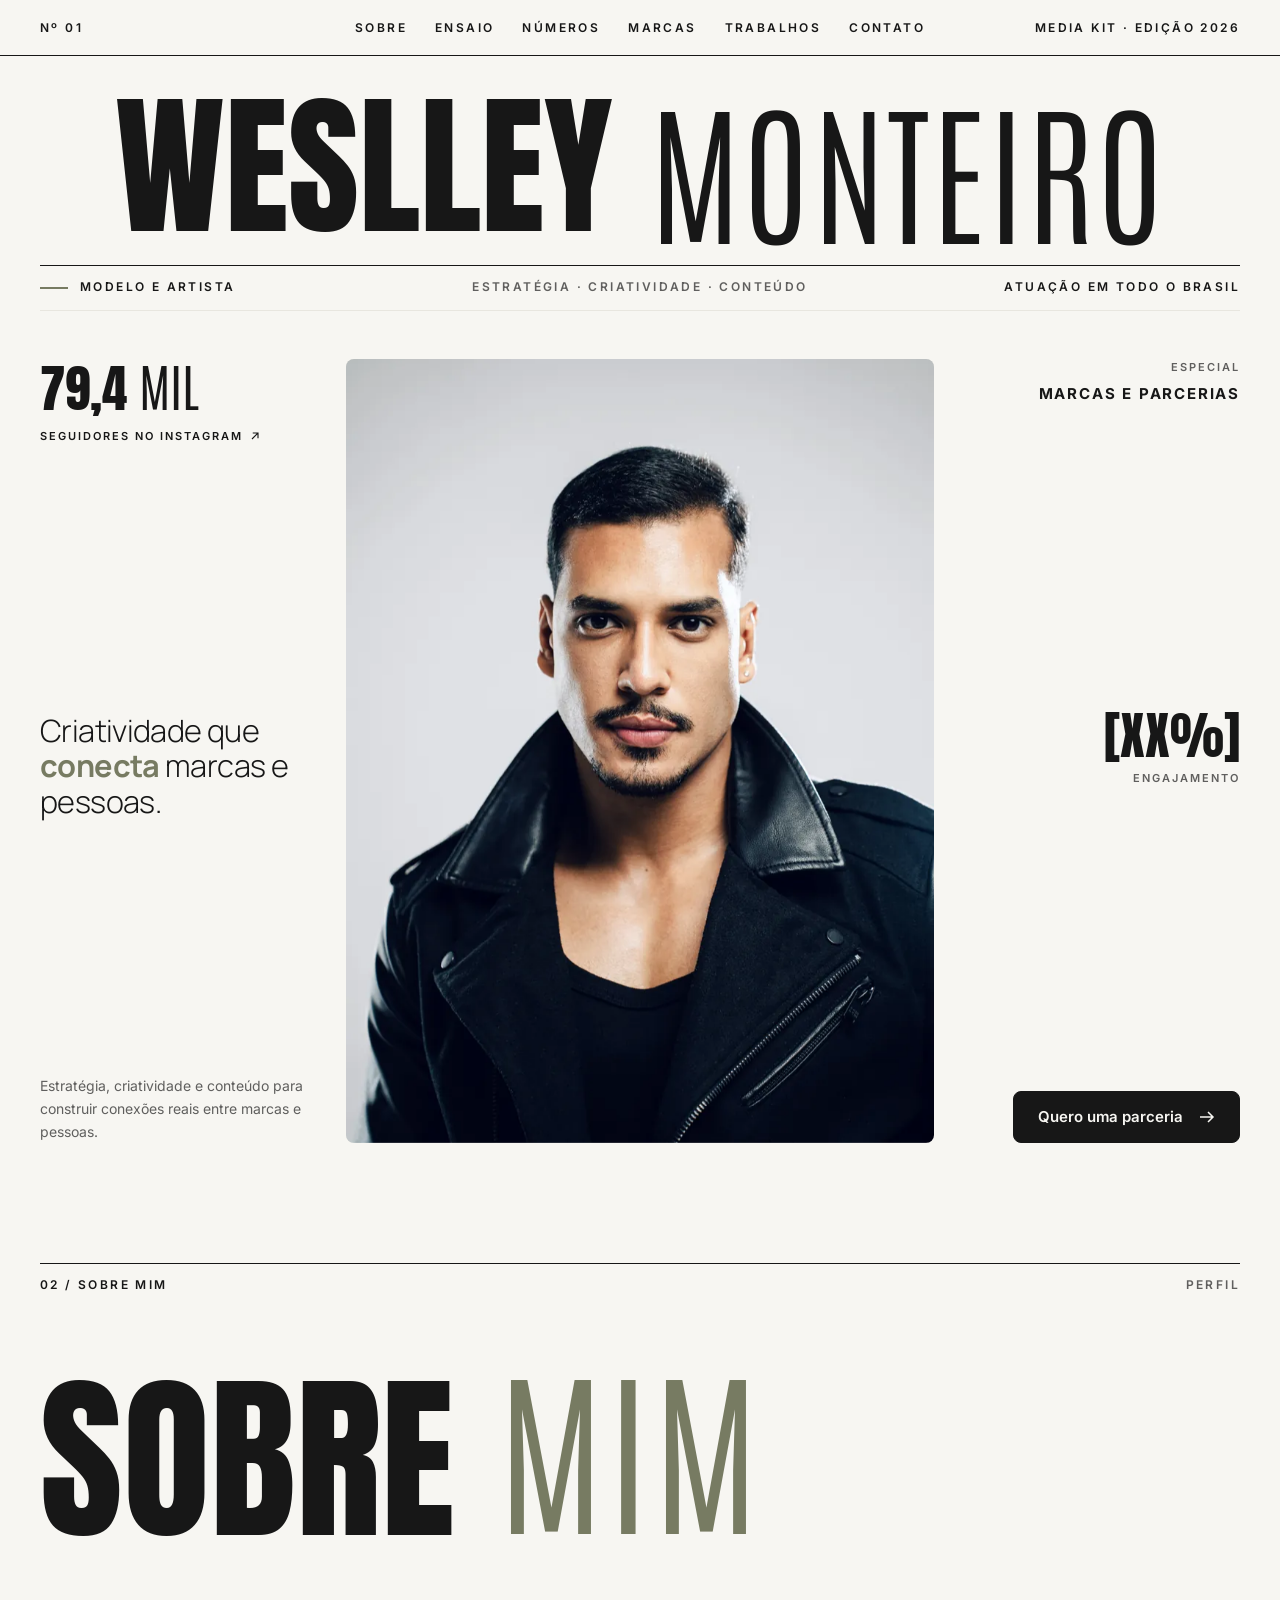
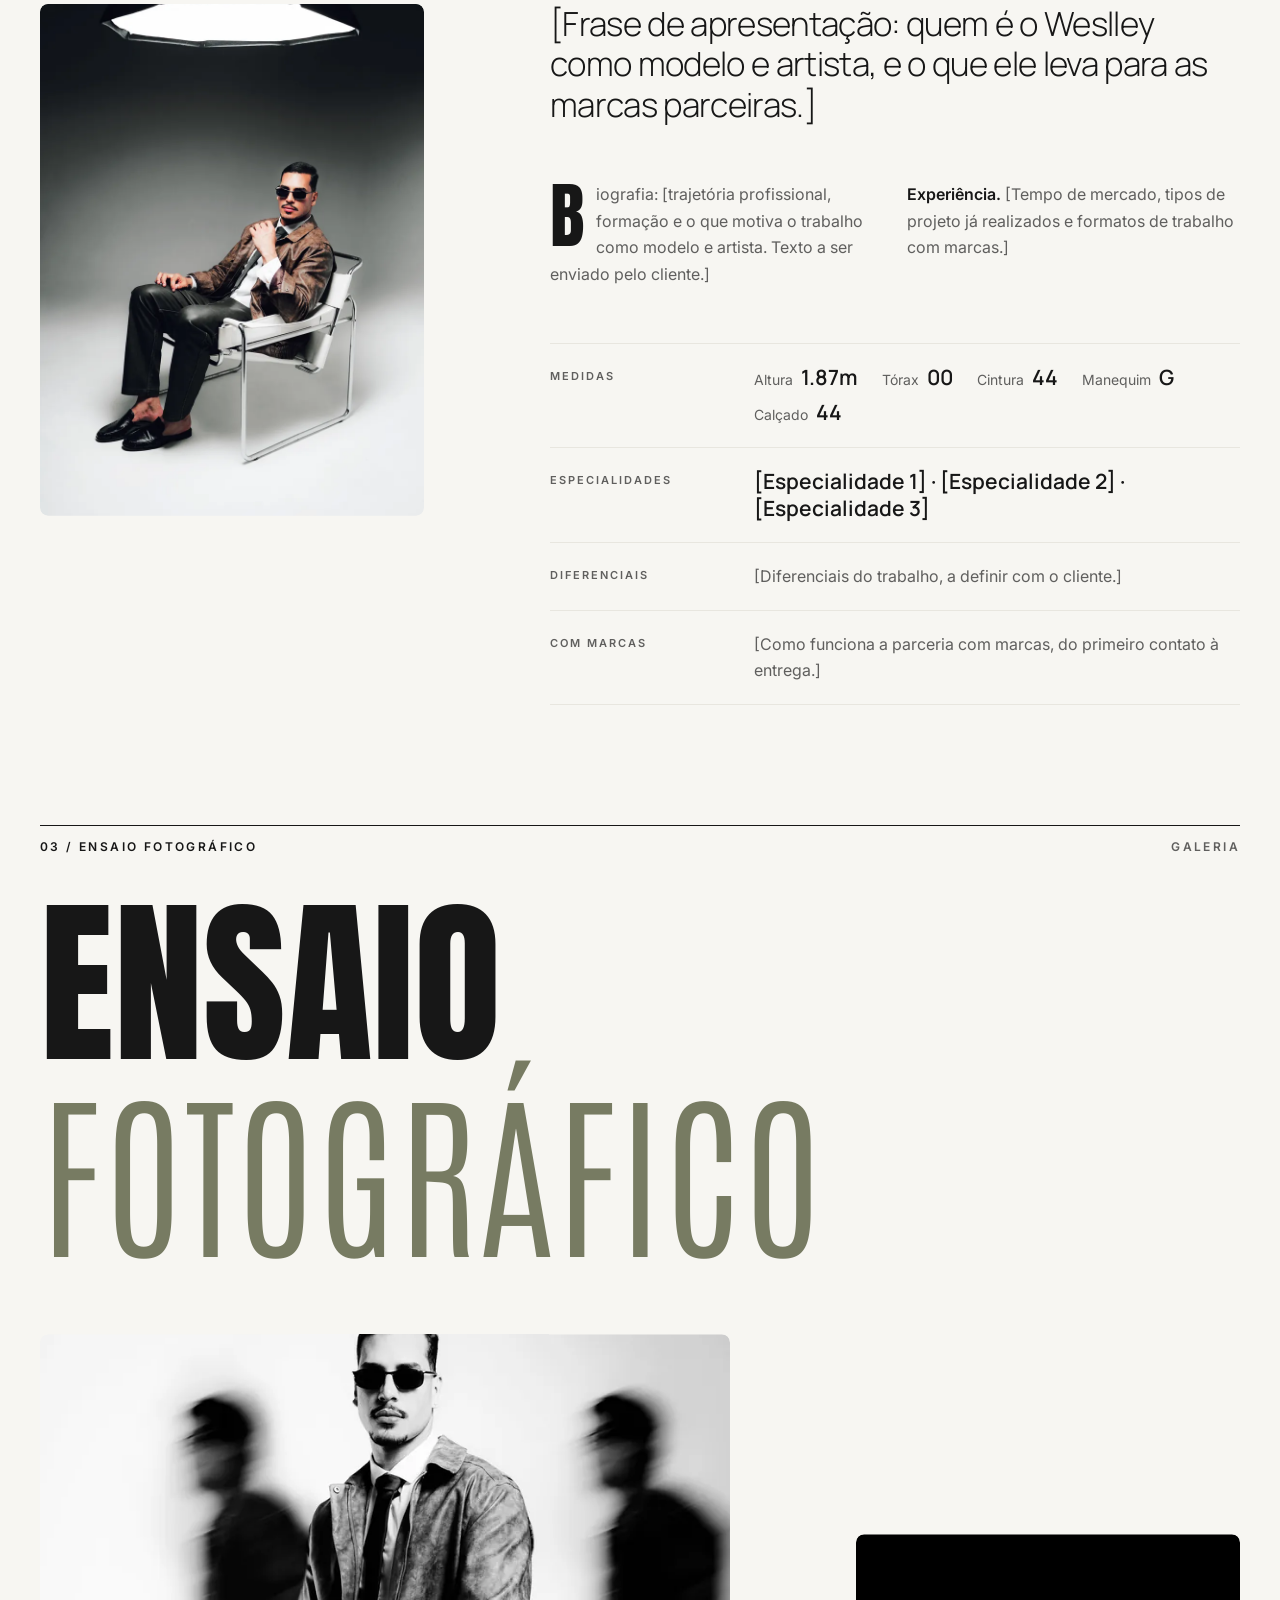
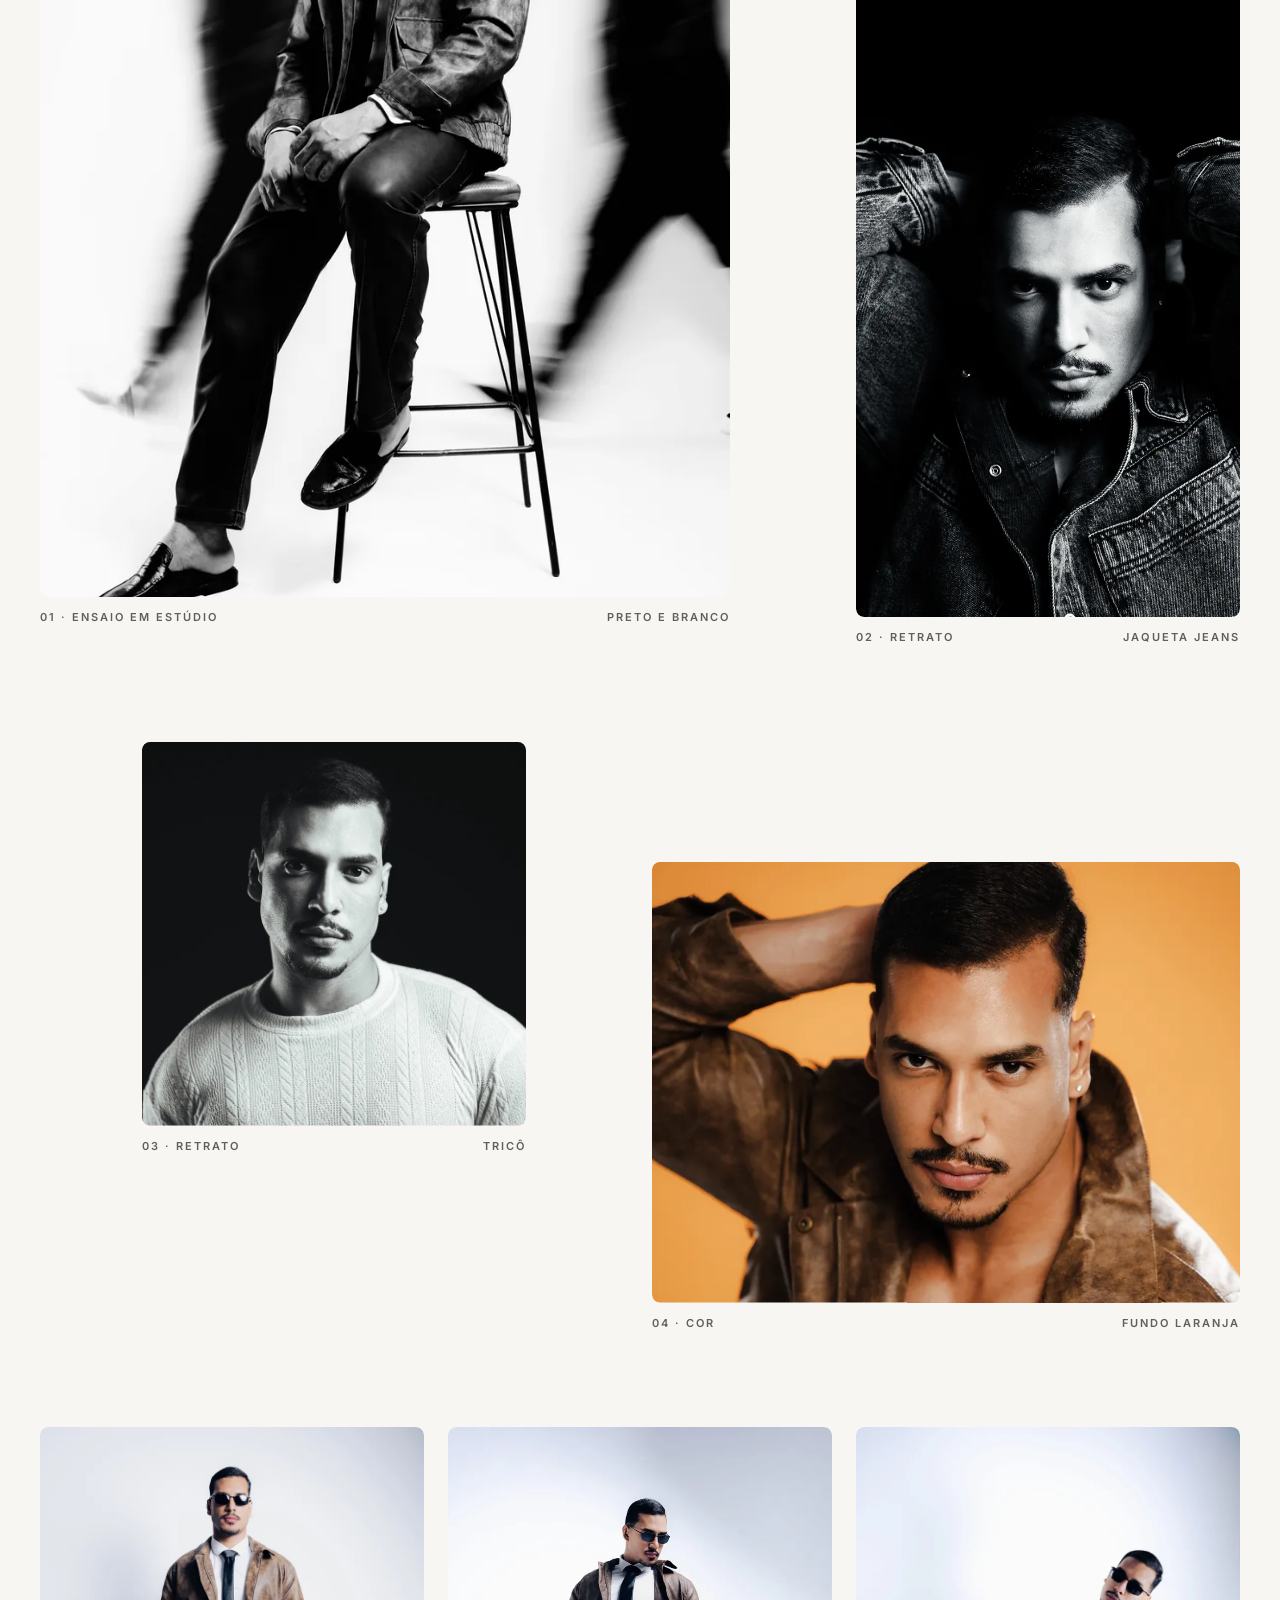
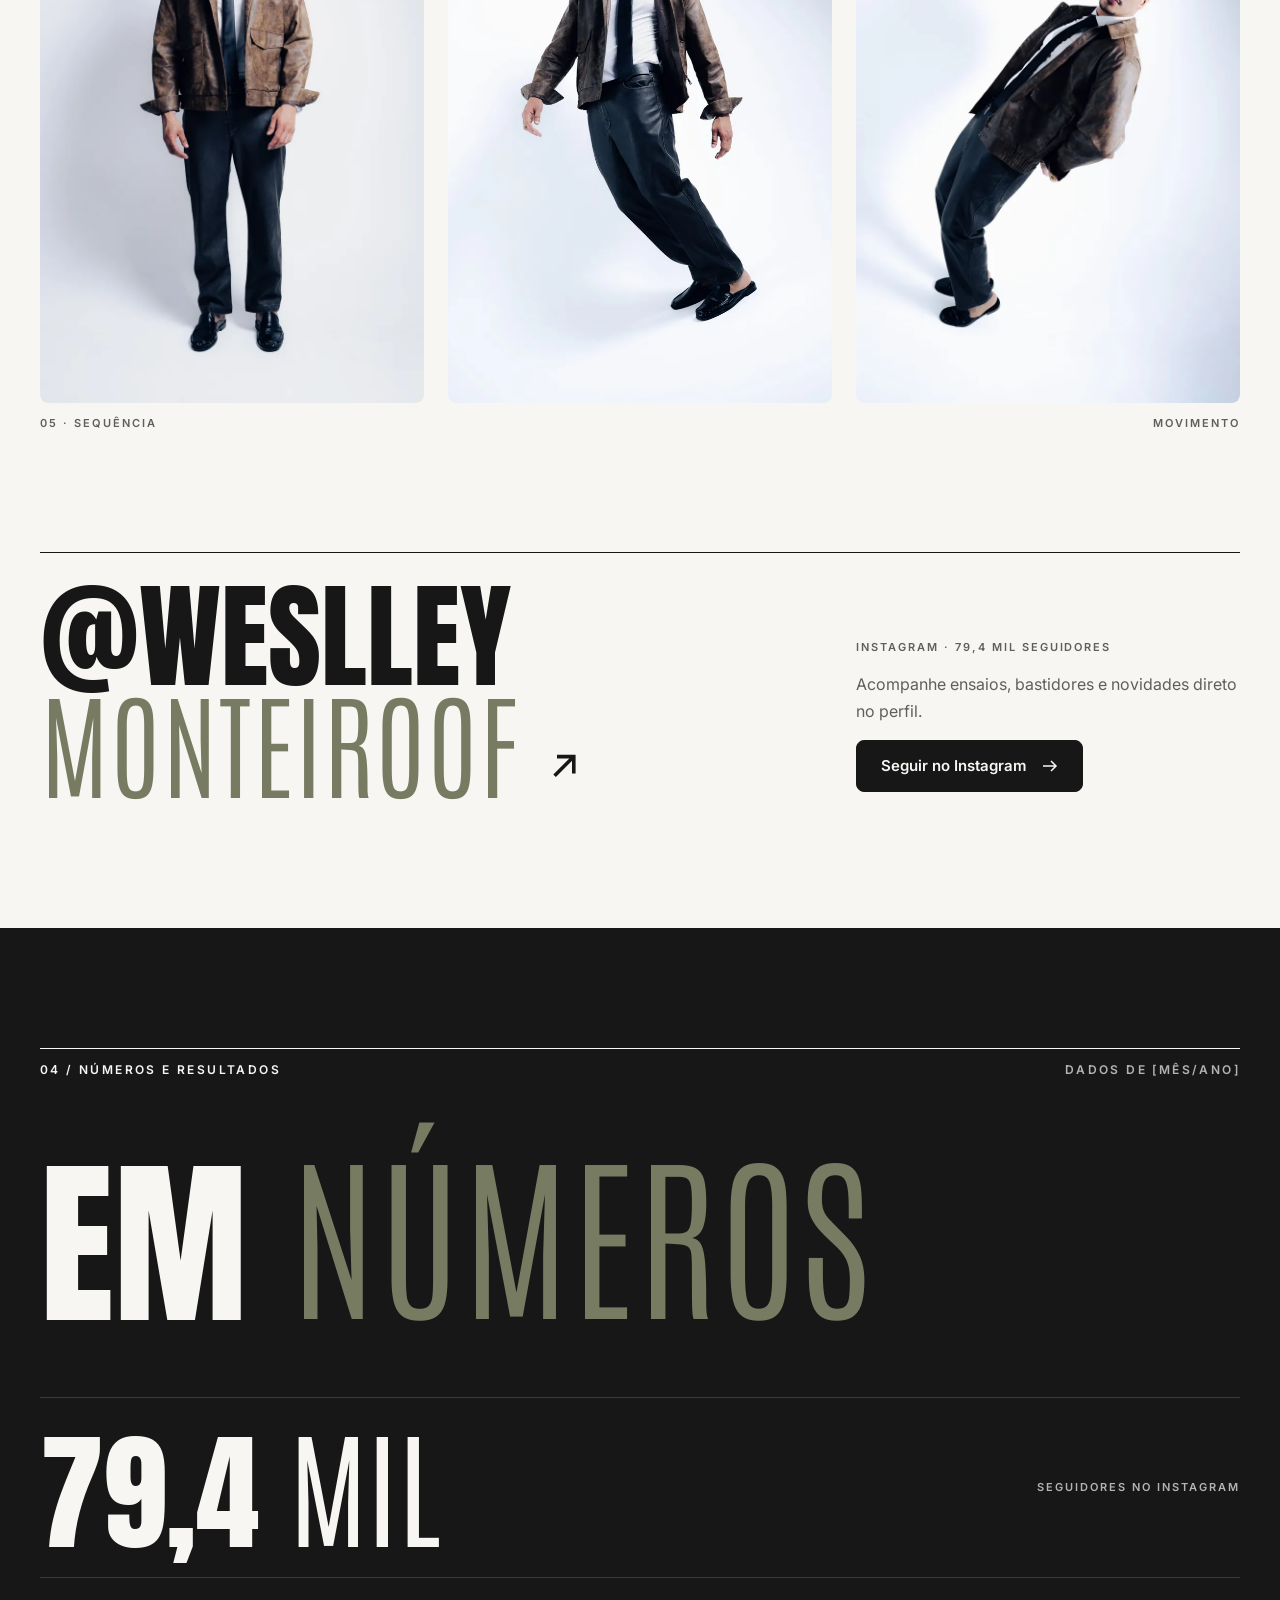
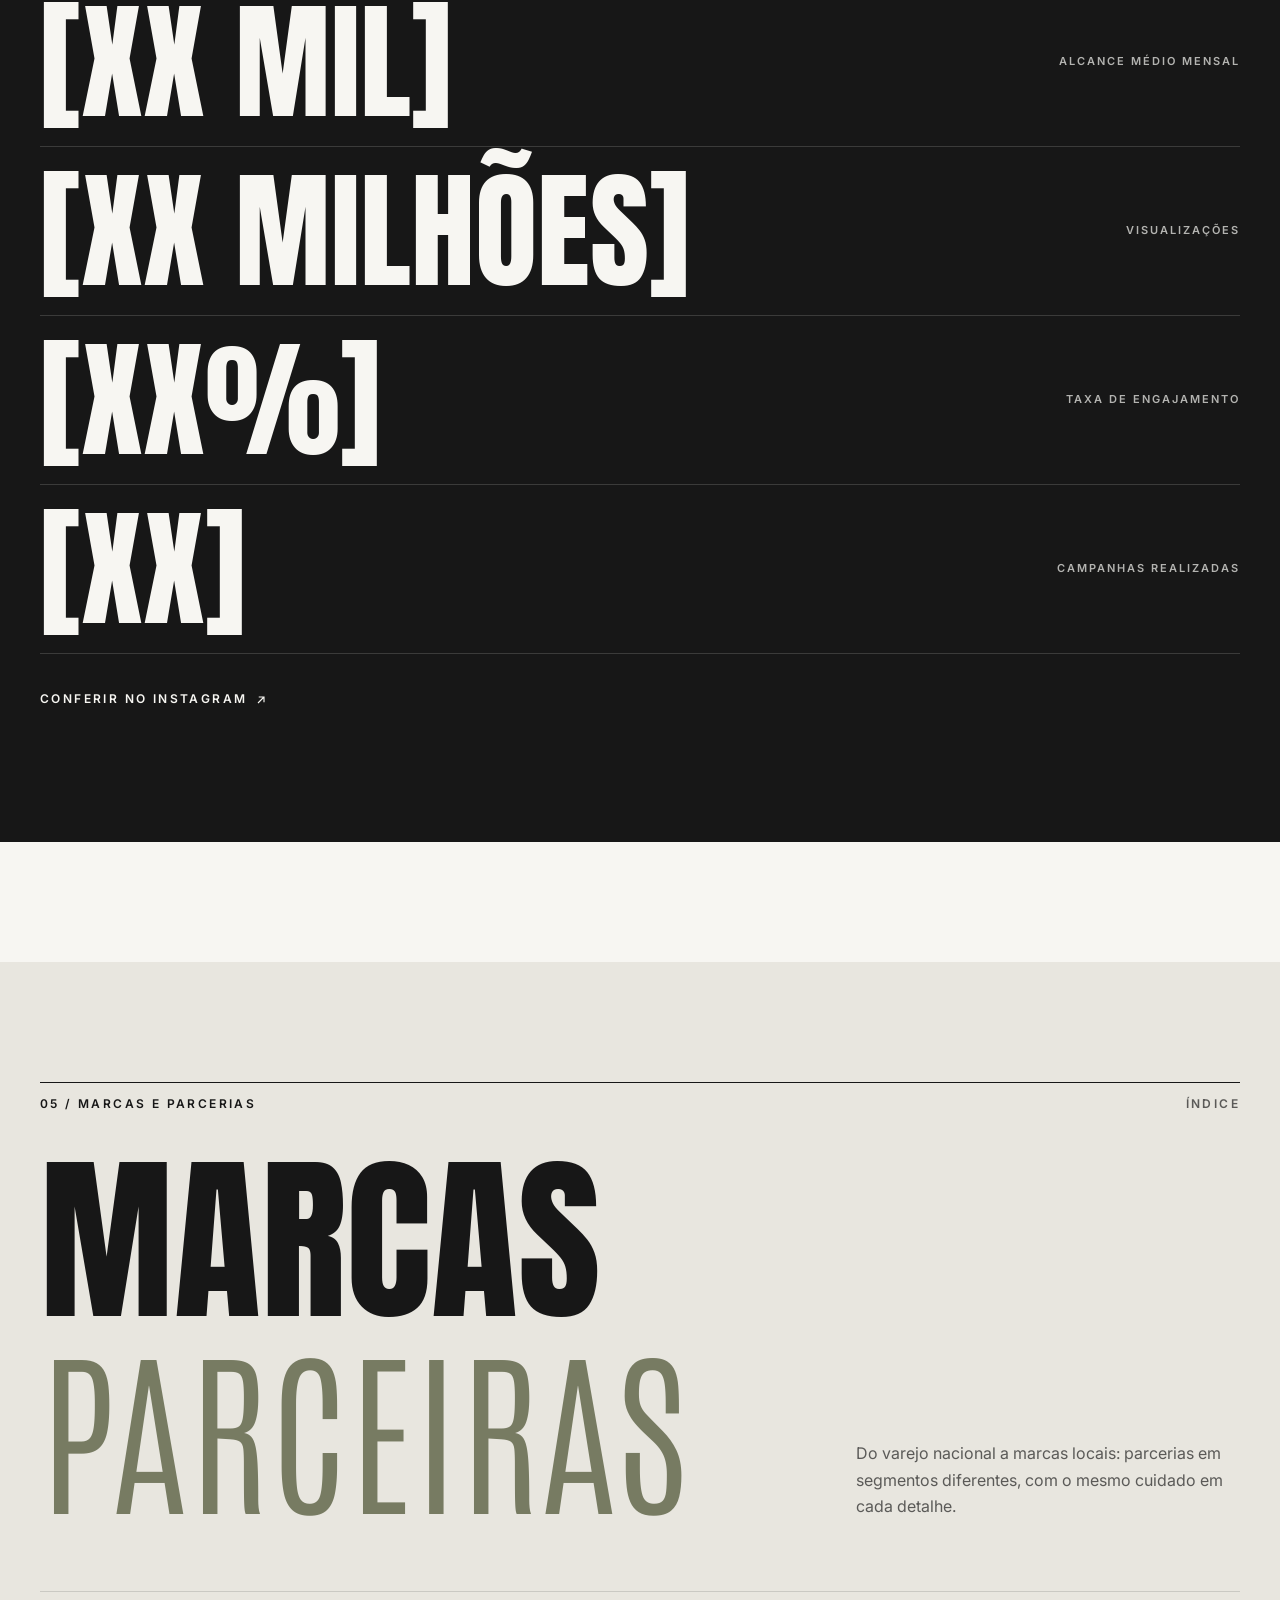
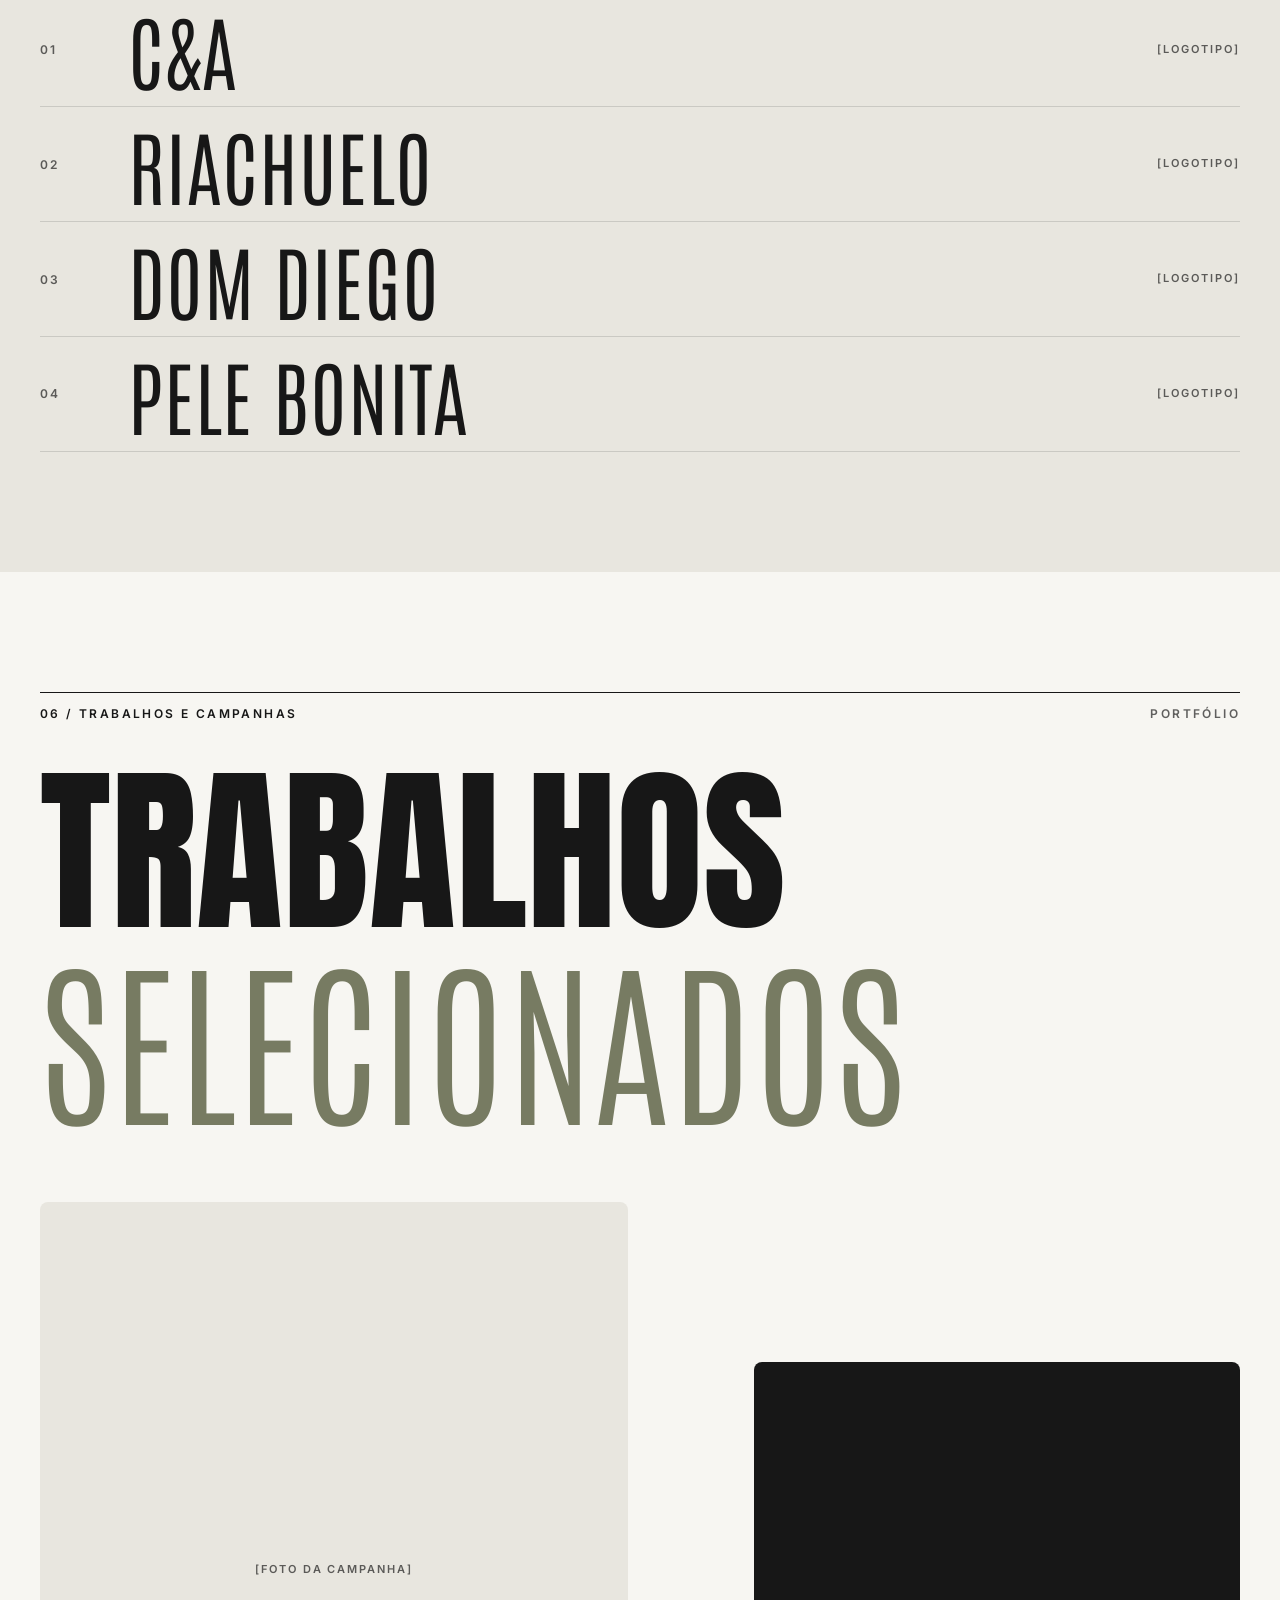
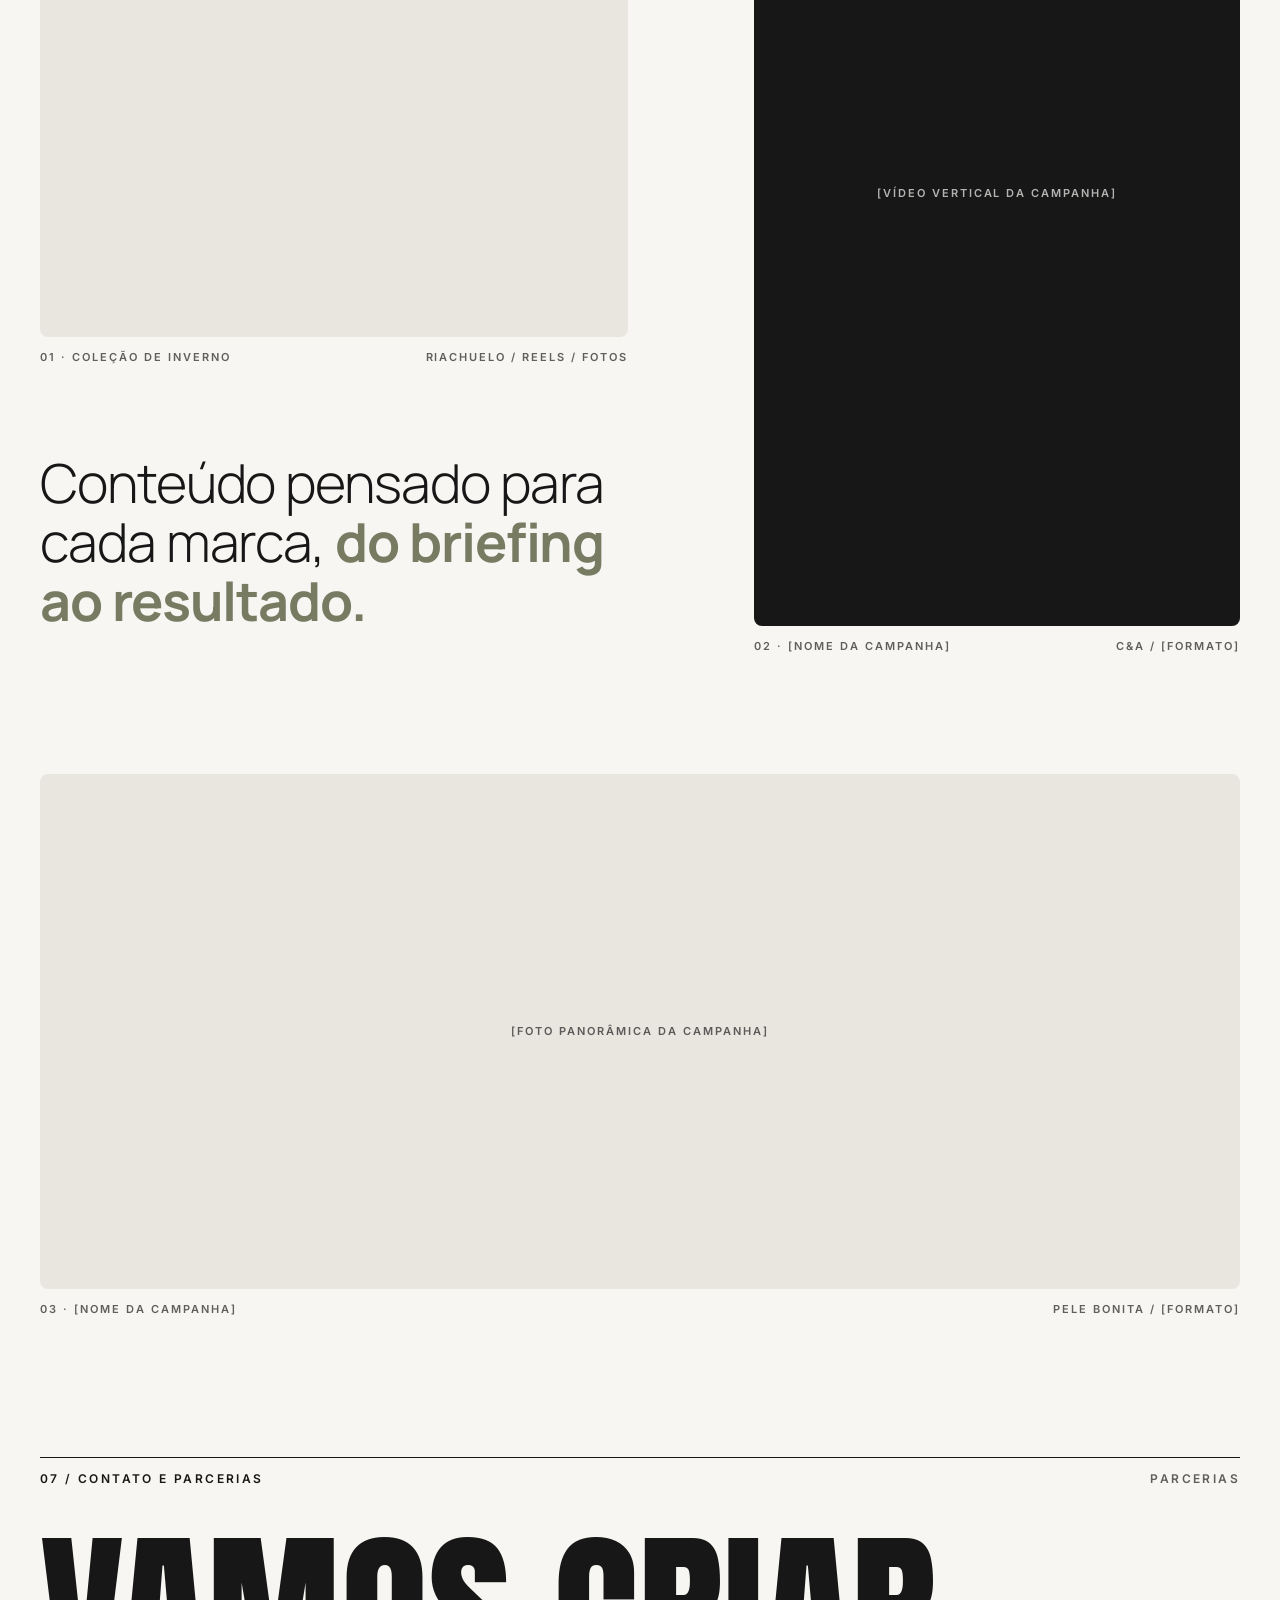
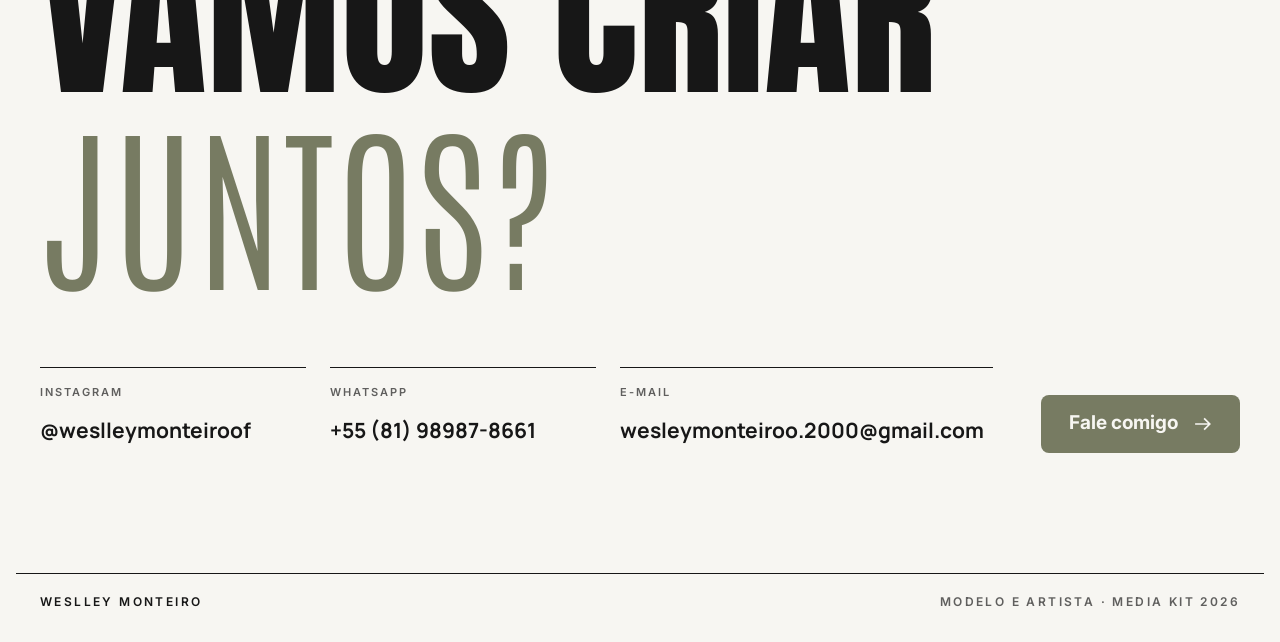
==== commit a935e080: "melhorias de interação, Instagram, SEO e deploy - Contato: e-mail sem quebra de linha e hover que pi" ====
--- a/index.html
+++ b/index.html
@@ -1,64 +1,69 @@
 <!doctype html>
-<html lang="pt-br">
+<html lang="pt-BR">
 
 <head>
   <meta charset="utf-8">
   <meta name="viewport" content="width=device-width, initial-scale=1">
 
-  <title>Weslley Monteiro</title>
+  <title>Weslley Monteiro · Modelo e artista · Media Kit</title>
   <meta name="description"
     content="Media kit de Weslley Monteiro, modelo e artista. Perfil, números, marcas parceiras e trabalhos para parcerias com marcas de qualquer segmento, em todo o Brasil.">
   <meta name="robots" content="index, follow">
   <meta name="author" content="Weslley Monteiro">
   <meta name="theme-color" content="#F7F6F2">
-  <!-- <link rel="canonical" href="https://[DOMÍNIO]/"> -->
-
-  <!-- Open Graph -->
+  <link rel="canonical" href="https://weslleymonteiro.vercel.app/">
+  <link rel="icon" href="/favicon.ico" sizes="32x32">
+  <link rel="icon" href="/assets/icons/favicon.svg" type="image/svg+xml">
+  <link rel="apple-touch-icon" href="/assets/icons/apple-touch-icon.png">
+  <link rel="manifest" href="/site.webmanifest">
+
   <meta property="og:type" content="profile">
   <meta property="og:locale" content="pt_BR">
   <meta property="og:site_name" content="Weslley Monteiro · Media Kit">
-  <meta property="og:title" content="Weslley Monteiro · Modelo e artista · Media Kit 2026">
+  <meta property="og:title" content="Weslley Monteiro · Modelo e artista · Media Kit">
   <meta property="og:description"
     content="Estratégia, criatividade e conteúdo para construir conexões reais entre marcas e pessoas. Parcerias em todo o Brasil.">
-  <!-- <meta property="og:url" content="https://[DOMÍNIO]/">
-  <meta property="og:image" content="https://[DOMÍNIO]/assets/img/og/og-image.jpg"> -->
+  <meta property="og:url" content="https://weslleymonteiro.vercel.app/">
+  <meta property="og:image" content="https://weslleymonteiro.vercel.app/assets/img/og/og-image.jpg">
   <meta property="og:image:type" content="image/jpeg">
   <meta property="og:image:width" content="1200">
   <meta property="og:image:height" content="630">
-  <meta property="og:image:alt" content="Weslley Monteiro em retrato de estúdio, com o título Media Kit 2026">
+  <meta property="og:image:alt" content="Weslley Monteiro em retrato de estúdio, olhando para a câmera">
   <meta property="profile:first_name" content="Weslley">
   <meta property="profile:last_name" content="Monteiro">
 
-  <!-- Twitter Card -->
   <meta name="twitter:card" content="summary_large_image">
-  <meta name="twitter:title" content="Weslley Monteiro · Modelo e artista · Media Kit 2026">
+  <meta name="twitter:title" content="Weslley Monteiro · Modelo e artista · Media Kit">
   <meta name="twitter:description"
     content="Estratégia, criatividade e conteúdo para construir conexões reais entre marcas e pessoas. Parcerias em todo o Brasil.">
-  <!-- <meta name="twitter:image" content="https://[DOMÍNIO]/assets/img/og/og-image.jpg"> -->
-  <meta name="twitter:image:alt" content="Weslley Monteiro em retrato de estúdio, com o título Media Kit 2026">
-
-  <!-- Dados estruturados: só dados confirmados (CLAUDE.md, seção 7) -->
+  <meta name="twitter:image" content="https://weslleymonteiro.vercel.app/assets/img/og/og-image.jpg">
+  <meta name="twitter:image:alt" content="Weslley Monteiro em retrato de estúdio, olhando para a câmera">
+
   <script type="application/ld+json">
   {
     "@context": "https://schema.org",
-    "@type": "Person",
-    "name": "Weslley Monteiro",
-    "jobTitle": "Modelo e artista",
-    "url": "https://[DOMÍNIO]/",
-    "image": "https://[DOMÍNIO]/assets/img/capa/weslley-monteiro-capa-1600.jpg",
-    "sameAs": ["https://www.instagram.com/weslleymonteiroof/"],
-    "workLocation": { "@type": "Country", "name": "Brasil" }
+    "@type": "ProfilePage",
+    "url": "https://weslleymonteiro.vercel.app/",
+    "name": "Weslley Monteiro · Modelo e artista · Media Kit",
+    "inLanguage": "pt-BR",
+    "mainEntity": {
+      "@type": "Person",
+      "name": "Weslley Monteiro",
+      "jobTitle": "Modelo e artista",
+      "url": "https://weslleymonteiro.vercel.app/",
+      "image": "https://weslleymonteiro.vercel.app/assets/img/capa/weslley-monteiro-capa-1600.jpg",
+      "sameAs": ["https://www.instagram.com/weslleymonteiroof/"],
+      "workLocation": { "@type": "Country", "name": "Brasil" }
+    }
   }
   </script>
 
-  <!-- Fontes -->
   <link rel="preconnect" href="https://fonts.googleapis.com">
   <link rel="preconnect" href="https://fonts.gstatic.com" crossorigin>
   <link
     href="https://fonts.googleapis.com/css2?family=Anton&family=Antonio:wght@100..700&family=Manrope:wght@300;400;500;600;700;800&family=Inter:wght@400;500;600;700&display=swap"
     rel="stylesheet">
 
-  <!-- Foto da capa (LCP) -->
   <link rel="preload" as="image" type="image/webp" fetchpriority="high"
     href="assets/img/capa/weslley-monteiro-capa-1600.webp"
     imagesrcset="assets/img/capa/weslley-monteiro-capa-800.webp 800w, assets/img/capa/weslley-monteiro-capa-1600.webp 1600w"
@@ -74,6 +79,7 @@
     setTimeout(function () { if (!window.animacoesProntas) document.documentElement.classList.remove('js'); }, 3000);
   </script>
   <script src="js/animacoes.js" defer></script>
+  <script src="js/site.js" defer></script>
 </head>
 
 <body>
@@ -81,7 +87,7 @@
 
   <header class="topo">
     <div class="container topo-inner">
-      <p class="topo-edicao rotulo">Nº 01<span class="topo-ano"> · 2026</span></p>
+      <p class="topo-edicao rotulo">Nº 01<span class="topo-ano" data-ano-atual=" · "></span></p>
       <nav class="topo-nav" aria-label="Principal">
         <ul>
           <li><a href="#sobre">Sobre</a></li>
@@ -92,13 +98,12 @@
           <li class="topo-nav-contato"><a href="#contato">Contato</a></li>
         </ul>
       </nav>
-      <p class="topo-kit rotulo">Media Kit · Edição 2026</p>
+      <p class="topo-kit rotulo">Media Kit<span data-ano-atual=" · Edição "></span></p>
     </div>
   </header>
 
   <main id="conteudo">
 
-    <!-- 01 · Capa -->
     <section class="capa" id="capa" aria-label="Capa">
       <div class="container">
         <h1 class="nome">
@@ -120,7 +125,9 @@
             <div class="capa-seguidores" data-revelar>
               <p class="numero-capa"><span data-contar="79.4" data-casas="1">79,4</span> <span
                   class="unidade">mil</span></p>
-              <p class="legenda">Seguidores no Instagram</p>
+              <a class="legenda capa-instagram" href="https://www.instagram.com/weslleymonteiroof/" target="_blank" rel="noopener"
+                aria-label="Seguidores no Instagram: abrir o perfil @weslleymonteiroof (nova aba)">Seguidores no Instagram
+                <svg class="seta-diagonal" width="12" height="12" viewBox="0 0 16 16" aria-hidden="true" focusable="false"><path d="M4 12 12 4M5 4h7v7" fill="none" stroke="currentColor" stroke-width="1.5" /></svg></a>
             </div>
             <p class="frase frase--posicionamento capa-frase" data-revelar>Criatividade que <strong>conecta</strong>
               marcas e pessoas.</p>
@@ -150,7 +157,7 @@
               <p class="numero-capa">[XX%]</p>
               <p class="legenda">Engajamento</p>
             </div>
-            <a class="botao capa-botao" href="#contato" data-revelar>
+            <a class="botao capa-botao" href="#contato" data-revelar data-botao-cortina>
               Quero uma parceria
               <svg class="botao-seta" width="16" height="16" viewBox="0 0 16 16" aria-hidden="true" focusable="false">
                 <path d="M1 8h13M9 3l5 5-5 5" fill="none" stroke="currentColor" stroke-width="1.5" />
@@ -173,7 +180,6 @@
       </div>
     </div> -->
 
-    <!-- 02 · Sobre mim -->
     <section class="secao sobre" id="sobre" aria-labelledby="sobre-titulo">
       <div class="container">
         <div class="barra-secao" data-revelar>
@@ -267,7 +273,6 @@
       </div>
     </section>
 
-    <!-- 03 · Ensaio fotográfico -->
     <section class="secao ensaio" id="ensaio" aria-labelledby="ensaio-titulo">
       <div class="container">
         <div class="barra-secao" data-revelar>
@@ -370,10 +375,27 @@
             <figcaption class="legenda legenda--dupla"><span>05 · Sequência</span><span>Movimento</span></figcaption>
           </figure>
         </div>
-      </div>
-    </section>
-
-    <!-- 04 · Números e resultados -->
+
+        <div class="instagram-chamada">
+          <a class="instagram-handle" href="https://www.instagram.com/weslleymonteiroof/" target="_blank" rel="noopener" data-revelar
+            aria-label="Abrir o perfil @weslleymonteiroof no Instagram (nova aba)">
+            <span class="instagram-handle-texto">@weslley<span class="delicada">monteiroof</span></span>
+            <svg class="seta-diagonal" width="40" height="40" viewBox="0 0 16 16" aria-hidden="true" focusable="false"><path d="M4 12 12 4M5 4h7v7" fill="none" stroke="currentColor" stroke-width="1.5" /></svg>
+          </a>
+          <div class="instagram-info" data-revelar>
+            <p class="legenda">Instagram · <span data-contar="79.4" data-casas="1">79,4</span> mil seguidores</p>
+            <p class="texto">Acompanhe ensaios, bastidores e novidades direto no perfil.</p>
+            <a class="botao instagram-botao" href="https://www.instagram.com/weslleymonteiroof/" target="_blank" rel="noopener" data-botao-cortina>
+              Seguir no Instagram
+              <svg class="botao-seta" width="16" height="16" viewBox="0 0 16 16" aria-hidden="true" focusable="false">
+                <path d="M1 8h13M9 3l5 5-5 5" fill="none" stroke="currentColor" stroke-width="1.5" />
+              </svg>
+            </a>
+          </div>
+        </div>
+      </div>
+    </section>
+
     <section class="secao secao--escura numeros" id="numeros" aria-labelledby="numeros-titulo">
       <div class="container">
         <div class="barra-secao" data-revelar>
@@ -407,12 +429,15 @@
           </div>
         </dl>
 
+        <a class="rotulo numeros-instagram" href="https://www.instagram.com/weslleymonteiroof/" target="_blank" rel="noopener" data-revelar>
+          Conferir no Instagram <svg class="seta-diagonal" width="12" height="12" viewBox="0 0 16 16" aria-hidden="true" focusable="false"><path d="M4 12 12 4M5 4h7v7" fill="none" stroke="currentColor" stroke-width="1.5" /></svg>
+        </a>
+
         <!-- <p class="numeros-fonte" data-revelar>Seguidores conferidos no perfil público @weslleymonteiroof em nov/2026.
           Demais métricas: Instagram Insights, nov/2026.</p> -->
       </div>
     </section>
 
-    <!-- 05 · Marcas e parcerias -->
     <section class="secao secao--areia marcas" id="marcas" aria-labelledby="marcas-titulo">
       <div class="container">
         <div class="barra-secao" data-revelar>
@@ -439,7 +464,6 @@
       </div>
     </section>
 
-    <!-- 06 · Trabalhos e campanhas -->
     <section class="secao trabalhos" id="trabalhos" aria-labelledby="trabalhos-titulo">
       <div class="container">
         <div class="barra-secao" data-revelar>
@@ -495,7 +519,6 @@
       </div>
     </div> -->
 
-    <!-- 07 · Contato e parcerias -->
     <section class="secao contato" id="contato" aria-labelledby="contato-titulo">
       <div class="container">
         <div class="barra-secao" data-revelar>
@@ -510,19 +533,19 @@
             <li class="contato-item">
               <span class="legenda">Instagram</span>
               <a class="valor" href="https://www.instagram.com/weslleymonteiroof/" target="_blank"
-                rel="noopener">@weslleymonteiroof</a>
+                rel="noopener" data-texto="@weslleymonteiroof"><span class="contato-texto">@weslleymonteiroof</span></a>
             </li>
             <li class="contato-item">
               <span class="legenda">WhatsApp</span>
-              <a class="valor" href="https://wa.me/+5581989878661" target="_blank" rel="noopener">+55 (81) 98987-8661</a>
+              <a class="valor" href="https://wa.me/+5581989878661" target="_blank" rel="noopener" data-texto="+55 (81) 98987-8661"><span class="contato-texto">+55 (81) 98987-8661</span></a>
             </li>
             <li class="contato-item">
               <span class="legenda">E-mail</span>
-              <a class="valor" href="mailto:wesleymonteiroo.2000@gmail.com">wesleymonteiroo.2000@gmail.com</a>
+              <a class="valor" href="mailto:wesleymonteiroo.2000@gmail.com" data-texto="wesleymonteiroo.2000@gmail.com"><span class="contato-texto">wesleymonteiroo.2000@gmail.com</span></a>
             </li>
           </ul>
 
-          <a class="botao botao--oliva contato-botao" data-revelar href="https://www.instagram.com/weslleymonteiroof/"
+          <a class="botao botao--oliva contato-botao" data-revelar data-botao-cortina href="https://www.instagram.com/weslleymonteiroof/"
             target="_blank" rel="noopener">
             Fale comigo
             <svg class="botao-seta" width="18" height="18" viewBox="0 0 16 16" aria-hidden="true" focusable="false">
@@ -538,11 +561,11 @@
   <footer class="rodape">
     <div class="container rodape-inner">
       <p class="rotulo">Weslley Monteiro</p>
-      <p class="rotulo">Modelo e artista · Media Kit 2026</p>
+      <p class="rotulo">Modelo e artista · Media Kit<span data-ano-atual=" "></span></p>
     </div>
   </footer>
 
-  <a class="voltar-topo" href="#capa">
+  <a class="voltar-topo" href="#capa" data-botao-cortina>
     <span class="visualmente-oculto">Voltar ao topo</span>
     <svg class="voltar-topo-seta" width="18" height="18" viewBox="0 0 16 16" aria-hidden="true" focusable="false"><path d="M8 15V2M3 7l5-5 5 5" fill="none" stroke="currentColor" stroke-width="1.5"/></svg>
   </a>
--- a/css/base.css
+++ b/css/base.css
@@ -1,13 +1,7 @@
-/* ==========================================================================
-   Media Kit · Weslley Monteiro
-   base.css: tokens, reset leve, tipografia e componentes simples
-   ========================================================================== */
-
 /* Tokens
    ========================================================================== */
 
 :root {
-  /* Cores (CLAUDE.md, seção 2) */
   --off-white: #F7F6F2;
   --preto: #171717;
   --areia: #E8E6DF;
@@ -17,13 +11,11 @@
   --linha: rgba(23,23,23,0.14);
   --linha-escuro: rgba(247,246,242,0.16);
 
-  /* Fontes (CLAUDE.md, seção 3) */
   --font-forte: 'Anton', sans-serif;
   --font-delicada: 'Antonio', sans-serif;
   --font-destaque: 'Manrope', sans-serif;
   --font-texto: 'Inter', system-ui, sans-serif;
 
-  /* Layout (CLAUDE.md, seção 5) */
   --container: 1200px;
   --pad-lateral: 24px;
   --gutter: 24px;
@@ -80,7 +72,6 @@
   font-weight: 700;
 }
 
-/* Foco visível */
 :focus-visible {
   outline: 2px solid currentColor;
   outline-offset: 3px;
@@ -126,7 +117,6 @@
 /* Tipografia
    ========================================================================== */
 
-/* Título de seção: palavra forte + palavra delicada */
 .titulo {
   font-family: var(--font-forte);
   font-weight: 400;
@@ -145,7 +135,6 @@
   letter-spacing: .01em;
 }
 
-/* Rótulos: barra de seção, menu, faixas */
 .rotulo {
   font-family: var(--font-texto);
   font-weight: 600;
@@ -155,7 +144,6 @@
   text-transform: uppercase;
 }
 
-/* Legendas e créditos */
 .legenda {
   font-family: var(--font-texto);
   font-weight: 600;
@@ -173,7 +161,6 @@
   gap: 4px 16px;
 }
 
-/* Texto corrido */
 .texto {
   font-family: var(--font-texto);
   font-weight: 400;
@@ -217,7 +204,6 @@
   letter-spacing: -0.02em;
 }
 
-/* Valores (medidas, contatos) */
 .valor {
   font-family: var(--font-destaque);
   font-weight: 600;
@@ -226,7 +212,6 @@
   color: var(--preto);
 }
 
-/* Números */
 .numero-capa,
 .numero-grande {
   font-family: var(--font-forte);
@@ -258,6 +243,7 @@
   gap: 16px;
   min-height: 52px;
   padding: 0 24px;
+  border: 1px solid var(--preto); /* mantém o contorno quando a cortina clara cobre o botão */
   border-radius: var(--raio);
   background: var(--preto);
   color: var(--off-white);
@@ -275,6 +261,7 @@
 .botao--oliva {
   min-height: 58px;
   padding: 0 28px;
+  border: 0;
   background: var(--oliva);
   font-weight: 700;
   font-size: 19px;
--- a/css/layout.css
+++ b/css/layout.css
@@ -1,8 +1,3 @@
-/* ==========================================================================
-   Media Kit · Weslley Monteiro
-   layout.css: container, grid, seções e breakpoints (1024px e 760px)
-   ========================================================================== */
-
 /* Container e grid
    ========================================================================== */
 
@@ -40,7 +35,6 @@
   background: var(--areia);
 }
 
-/* Barra fina que abre cada seção */
 .barra-secao {
   position: relative;
   display: flex;
@@ -287,7 +281,6 @@
   gap: var(--gutter);
 }
 
-/* Capitular em Anton */
 .bio::first-letter {
   float: left;
   margin: 6px 12px 0 0;
@@ -367,6 +360,69 @@
   gap: 24px;
 }
 
+/* Chamada para o Instagram, no fim da galeria */
+.instagram-chamada {
+  display: grid;
+  grid-template-columns: repeat(12, minmax(0, 1fr));
+  column-gap: var(--gutter);
+  align-items: end;
+  margin-top: 120px;
+  padding-top: 32px;
+  border-top: 1px solid var(--preto);
+}
+
+.instagram-handle {
+  position: relative;
+  grid-column: 1 / span 8;
+  justify-self: start;
+  display: flex;
+  align-items: flex-end;
+  gap: 24px;
+  padding-bottom: 16px;
+  color: var(--preto);
+}
+
+.instagram-handle-texto {
+  font-family: var(--font-forte);
+  font-weight: 400;
+  font-size: clamp(56px, 9vw, 128px);
+  line-height: .9;
+  text-transform: uppercase;
+}
+
+.instagram-handle .delicada {
+  display: block;
+  font-family: var(--font-delicada);
+  font-weight: 200;
+  letter-spacing: .01em;
+  color: var(--oliva);
+}
+
+.instagram-handle .seta-diagonal {
+  flex: none;
+  width: clamp(28px, 3vw, 40px);
+  height: auto;
+  margin-bottom: .4em;
+}
+
+.instagram-info {
+  grid-column: 9 / -1;
+  display: flex;
+  flex-direction: column;
+  align-items: flex-start;
+  gap: 16px;
+  padding-bottom: 16px;
+}
+
+.capa-seguidores .capa-instagram {
+  display: inline-flex;
+  align-items: center;
+  gap: 6px;
+  min-height: 44px;
+  margin-top: 0;
+  color: var(--preto);
+}
+
 /* 04 · Números e resultados
    ========================================================================== */
 
@@ -401,6 +457,15 @@
 .numeros-item dt {
   order: 2;
   text-align: right;
+}
+
+.numeros-instagram {
+  display: inline-flex;
+  align-items: center;
+  gap: 8px;
+  min-height: 44px;
+  margin-top: 24px;
+  color: var(--off-white);
 }
 
 .numeros-fonte {
@@ -493,18 +558,23 @@
 /* 07 · Contato
    ========================================================================== */
 
+/* Flex com quebra: se os três contatos não couberem ao lado do botão,
+   o botão desce para a linha de baixo em vez de espremer o e-mail. */
 .contato-grid {
-  display: grid;
-  grid-template-columns: repeat(12, minmax(0, 1fr));
-  column-gap: var(--gutter);
-  align-items: end;
+  display: flex;
+  flex-wrap: wrap;
+  align-items: flex-end;
+  justify-content: space-between;
+  gap: 40px 48px;
   margin-top: 72px;
 }
 
+/* Cada coluna tem no mínimo a largura do próprio texto (o e-mail nunca
+   quebra no meio); a do e-mail recebe mais espaço. */
 .contato-lista {
-  grid-column: 1 / span 9;
-  display: grid;
-  grid-template-columns: repeat(3, minmax(0, 1fr));
+  flex: 1 1 720px;
+  display: grid;
+  grid-template-columns: repeat(2, minmax(max-content, 1fr)) minmax(max-content, 1.4fr);
   gap: var(--gutter);
 }
 
@@ -521,11 +591,12 @@
   align-items: center;
   min-height: 44px;
   overflow-wrap: anywhere;
+  /* 700: o oliva do hover só é permitido em texto de 19px+ em negrito */
+  font-weight: 700;
 }
 
 .contato-botao {
-  grid-column: 10 / -1;
-  justify-self: end;
+  flex: none;
 }
 
 /* Rodapé
@@ -582,7 +653,7 @@
     --gutter: 20px;
   }
 
-  /* Topo: "Nº 01 · 2026" à esquerda, menu à direita */
+  /* Topo: "Nº 01 · ano" à esquerda, menu à direita */
   .topo-inner {
     grid-template-columns: auto 1fr;
   }
@@ -659,14 +730,23 @@
     margin-top: 32px;
   }
 
+  /* Tablet: lista em largura total, e-mail na linha de baixo ocupando as duas colunas */
   .contato-lista {
+    flex-basis: 100%;
+    grid-template-columns: repeat(2, minmax(0, 1fr));
+  }
+
+  .contato-item:last-child {
     grid-column: 1 / -1;
   }
 
-  .contato-botao {
+  .instagram-handle,
+  .instagram-info {
     grid-column: 1 / -1;
-    justify-self: start;
-    margin-top: 40px;
+  }
+
+  .instagram-info {
+    margin-top: 32px;
   }
 }
 
@@ -874,6 +954,23 @@
     gap: 8px;
   }
 
+  .instagram-chamada {
+    margin-top: 72px;
+    padding-top: 24px;
+  }
+
+  .instagram-handle {
+    gap: 12px;
+  }
+
+  .instagram-handle-texto {
+    font-size: 56px;
+  }
+
+  .instagram-info {
+    margin-top: 24px;
+  }
+
   /* Números: principal grande, demais em grade 2×2 */
   .numeros-lista {
     display: grid;
@@ -912,7 +1009,6 @@
     font-size: 11px;
   }
 
-  /* Marcas */
   .marcas-cabecalho {
     display: block;
   }
@@ -963,19 +1059,13 @@
     margin-top: 0;
   }
 
-  /* Contato */
   .contato-grid {
-    display: block;
     margin-top: 40px;
   }
 
   .contato-lista {
     grid-template-columns: 1fr;
     gap: 24px;
-  }
-
-  .contato-botao {
-    margin-top: 40px;
   }
 
   .voltar-topo {
--- a/css/animacoes.css
+++ b/css/animacoes.css
@@ -1,24 +1,13 @@
-/* ==========================================================================
-   Media Kit · Weslley Monteiro
-   animacoes.css: efeitos da seção 11 do CLAUDE.md
-
-   Regras:
-   - Só transform, opacity e clip-path são animados.
-   - Estados escondidos só existem dentro de .js (sem JS, tudo aparece).
-   - Todo movimento fica dentro de prefers-reduced-motion: no-preference;
-     com movimento reduzido, os elementos já estão no estado final.
-   ========================================================================== */
-
 /* Tokens de movimento
    ========================================================================== */
 
 :root {
-  --ease-editorial: cubic-bezier(0.22, 1, 0.36, 1); /* saída suave, sem quique */
-  --dur-rapida: 300ms;   /* hovers */
-  --dur-media: 700ms;    /* revelar ao rolar */
-  --dur-lenta: 1200ms;   /* entrada da capa, cortina das fotos */
-  --atraso-delicada: 150ms; /* atraso da palavra delicada nos títulos */
-  --atraso-sequencia: 80ms; /* intervalo entre itens em sequência */
+  --ease-editorial: cubic-bezier(0.22, 1, 0.36, 1);
+  --dur-rapida: 300ms;
+  --dur-media: 700ms;
+  --dur-lenta: 1200ms;
+  --atraso-delicada: 150ms;
+  --atraso-sequencia: 80ms;
   --deslocamento: 24px;
 }
 
@@ -66,14 +55,11 @@
   pointer-events: none;
 }
 
-/* Sublinhado do menu e dos contatos */
-.topo-nav a,
-.contato-item a {
+.topo-nav a {
   position: relative;
 }
 
-.topo-nav a::after,
-.contato-item a::after {
+.topo-nav a::after {
   content: "";
   position: absolute;
   left: 12px;
@@ -85,17 +71,136 @@
   transform-origin: left;
 }
 
-.contato-item a::after {
+.topo-nav a:hover::after,
+.topo-nav a:focus-visible::after {
+  transform: scaleX(1);
+}
+
+/* Contatos: a linha de cima do item se desenha em oliva no hover/foco */
+.contato-item {
+  position: relative;
+}
+
+.contato-item::before {
+  content: "";
+  position: absolute;
+  top: -1px;
   left: 0;
   right: 0;
-  bottom: 8px;
-}
-
-.topo-nav a:hover::after,
-.topo-nav a:focus-visible::after,
+  height: 1px;
+  background: var(--oliva);
+  transform: scaleX(0);
+  transform-origin: left;
+  pointer-events: none;
+}
+
+.contato-item:has(a:hover)::before,
+.contato-item:has(a:focus-visible)::before {
+  transform: scaleX(1);
+}
+
+.instagram-handle::after {
+  content: "";
+  position: absolute;
+  left: 0;
+  right: 0;
+  bottom: 0;
+  height: 2px;
+  background: var(--oliva);
+  transform: scaleX(0);
+  transform-origin: left;
+  pointer-events: none;
+}
+
+.instagram-handle:focus-visible::after {
+  transform: scaleX(1);
+}
+
+@media (hover: hover) {
+  .instagram-handle:hover::after {
+    transform: scaleX(1);
+  }
+}
+
+/* Cortina dos botões: o JS cria .botao-cortina, uma cópia do conteúdo com as cores invertidas */
+.botao {
+  position: relative;
+}
+
+/* .voltar-topo já é position: fixed, que também serve de referência */
+.botao,
+.voltar-topo {
+  overflow: hidden;
+  isolation: isolate;
+}
+
+.botao-cortina {
+  position: absolute;
+  inset: 0;
+  display: flex;
+  align-items: center;
+  justify-content: inherit;
+  gap: inherit;
+  padding: inherit;
+  background: var(--off-white);
+  color: var(--preto);
+  clip-path: inset(100% 0 0 0);
+  pointer-events: none;
+}
+
+.botao--oliva .botao-cortina {
+  background: var(--preto);
+  color: var(--off-white);
+}
+
+.voltar-topo .botao-cortina {
+  justify-content: center;
+  background: var(--oliva);
+  color: var(--off-white);
+}
+
+.botao:focus-visible .botao-cortina,
+.voltar-topo:focus-visible .botao-cortina {
+  clip-path: inset(0);
+}
+
+@media (hover: hover) {
+  .botao:hover .botao-cortina,
+  .voltar-topo:hover .botao-cortina {
+    clip-path: inset(0);
+  }
+}
+
+/* Contatos: em vez de animar color, o texto preto é recortado enquanto a cópia oliva (::after) aparece */
+.contato-item a {
+  position: relative;
+}
+
+.contato-texto {
+  clip-path: inset(0 0 0 0);
+}
+
+.contato-item a::after {
+  content: attr(data-texto);
+  content: attr(data-texto) / ""; /* não é lido duas vezes por leitores de tela */
+  position: absolute;
+  inset: 0;
+  display: flex;
+  align-items: center;
+  white-space: nowrap;
+  color: var(--oliva);
+  clip-path: inset(0 100% 0 0);
+  pointer-events: none;
+}
+
+.contato-item a:hover .contato-texto,
+.contato-item a:focus-visible .contato-texto {
+  clip-path: inset(0 0 0 100%);
+}
+
 .contato-item a:hover::after,
 .contato-item a:focus-visible::after {
-  transform: scaleX(1);
+  clip-path: inset(0 0 0 0);
 }
 
 @media (max-width: 1024px) {
@@ -125,7 +230,6 @@
   pointer-events: auto;
 }
 
-/* Faixa corrida (marquee) */
 .marquee {
   overflow: hidden;
   margin-top: var(--espaco-secao);
@@ -181,7 +285,6 @@
     animation: zoom-capa var(--dur-lenta) var(--ease-editorial) both;
   }
 
-  /* Revelar ao rolar */
   .js [data-revelar] {
     opacity: 0;
     transform: translateY(var(--deslocamento));
@@ -261,15 +364,29 @@
   .js .ensaio-sequencia [data-cortina]:nth-child(2) { transition-delay: var(--atraso-sequencia); }
   .js .ensaio-sequencia [data-cortina]:nth-child(3) { transition-delay: calc(var(--atraso-sequencia) * 2); }
 
-  /* Menu que reage à rolagem */
   .topo {
     transition: transform var(--dur-media) var(--ease-editorial);
   }
 
-  /* Sublinhado animado */
-  .topo-nav a::after,
+  .topo-nav a::after {
+    transition: transform var(--dur-rapida) var(--ease-editorial);
+  }
+
+  .contato-item::before {
+    transition: transform var(--dur-media) var(--ease-editorial);
+  }
+
+  .contato-texto,
   .contato-item a::after {
-    transition: transform var(--dur-rapida) var(--ease-editorial);
+    transition: clip-path var(--dur-media) var(--ease-editorial);
+  }
+
+  .botao-cortina {
+    transition: clip-path var(--dur-media) var(--ease-editorial);
+  }
+
+  .instagram-handle::after {
+    transition: transform var(--dur-media) var(--ease-editorial);
   }
 
   /* Rolagem suave nas âncoras (menu e "voltar ao topo") */
@@ -291,7 +408,6 @@
     transition-delay: 0s;
   }
 
-  /* Faixa corrida */
   .marquee-trilha {
     animation: correr 40s linear infinite;
   }
@@ -323,11 +439,23 @@
     }
 
     .botao-seta {
-      transition: transform var(--dur-rapida) var(--ease-editorial);
+      transition: transform var(--dur-media) var(--ease-editorial);
     }
 
     .botao:hover .botao-seta {
-      transform: translateX(4px);
+      transform: translateX(6px);
+    }
+
+    .seta-diagonal {
+      transition: transform var(--dur-media) var(--ease-editorial);
+    }
+
+    a:hover > .seta-diagonal {
+      transform: translate(4px, -4px);
+    }
+
+    .instagram-handle:hover > .seta-diagonal {
+      transform: translate(8px, -8px);
     }
 
     .voltar-topo-seta {
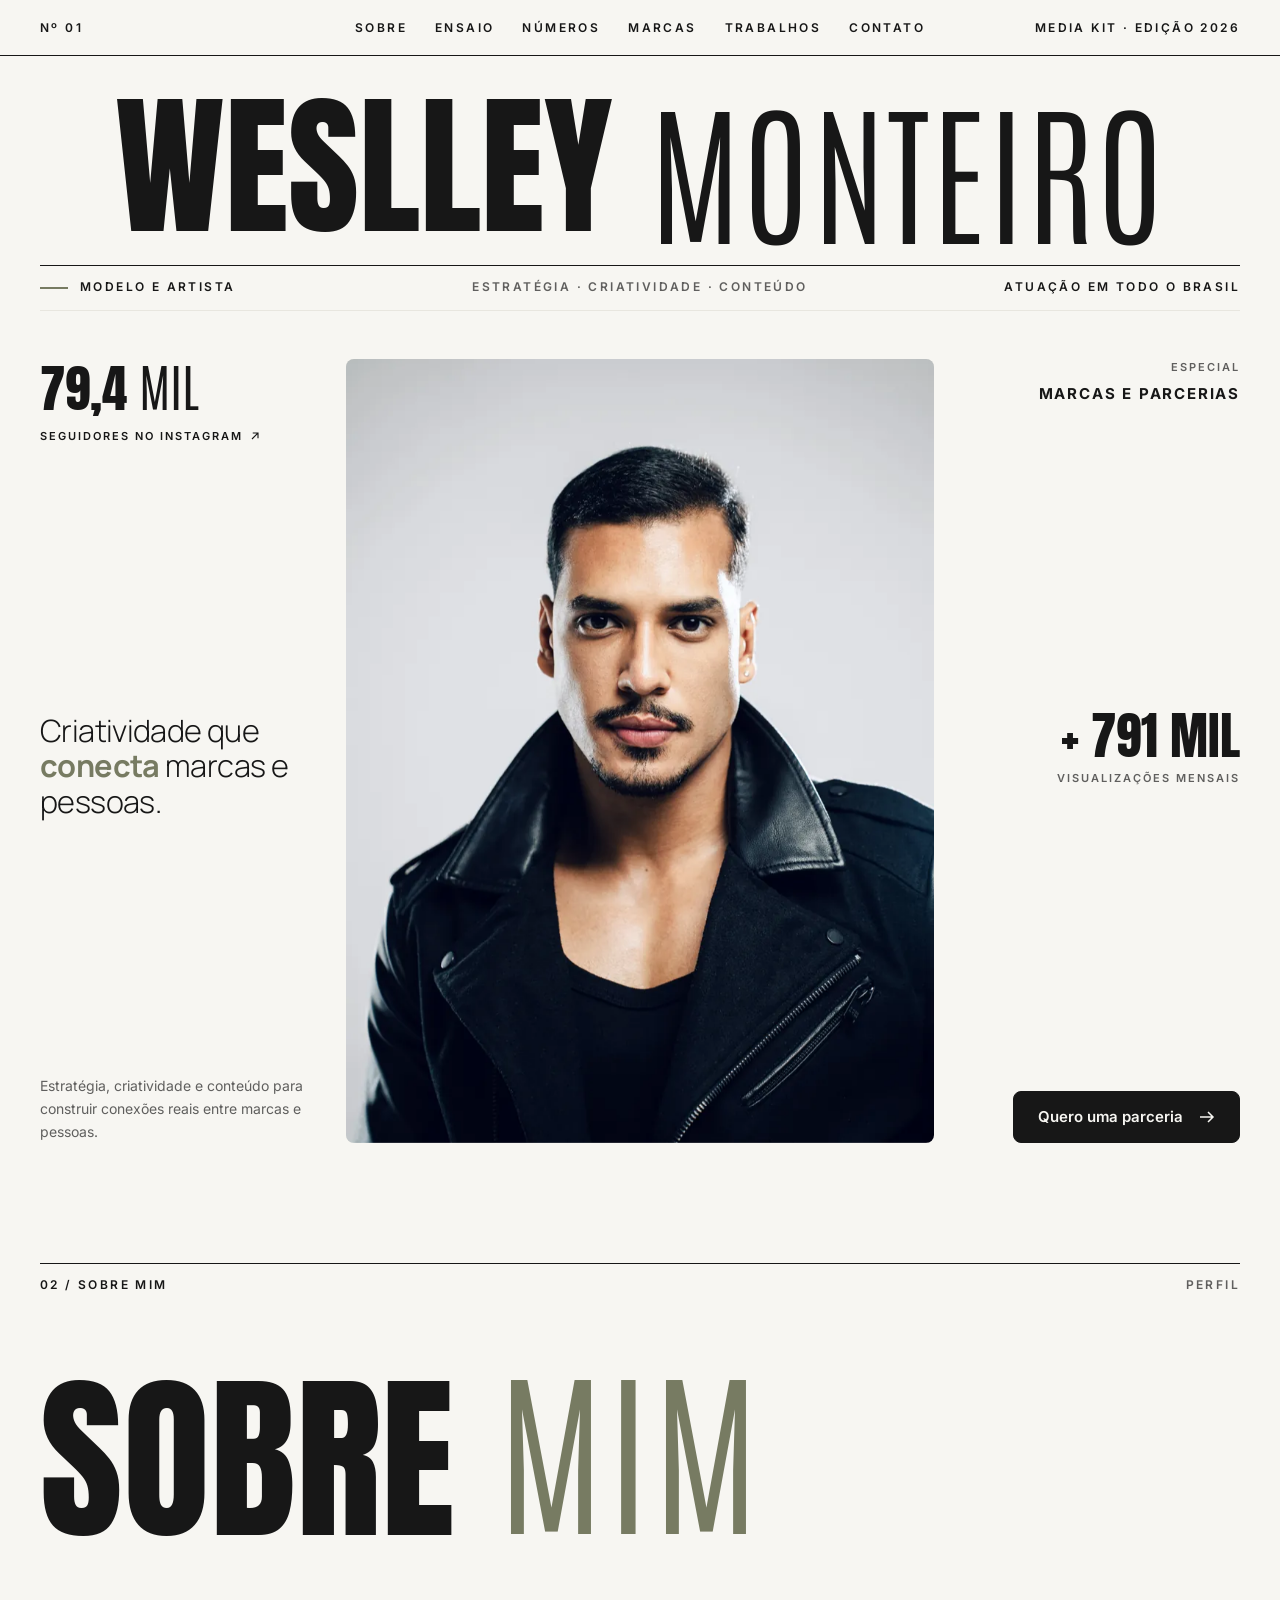
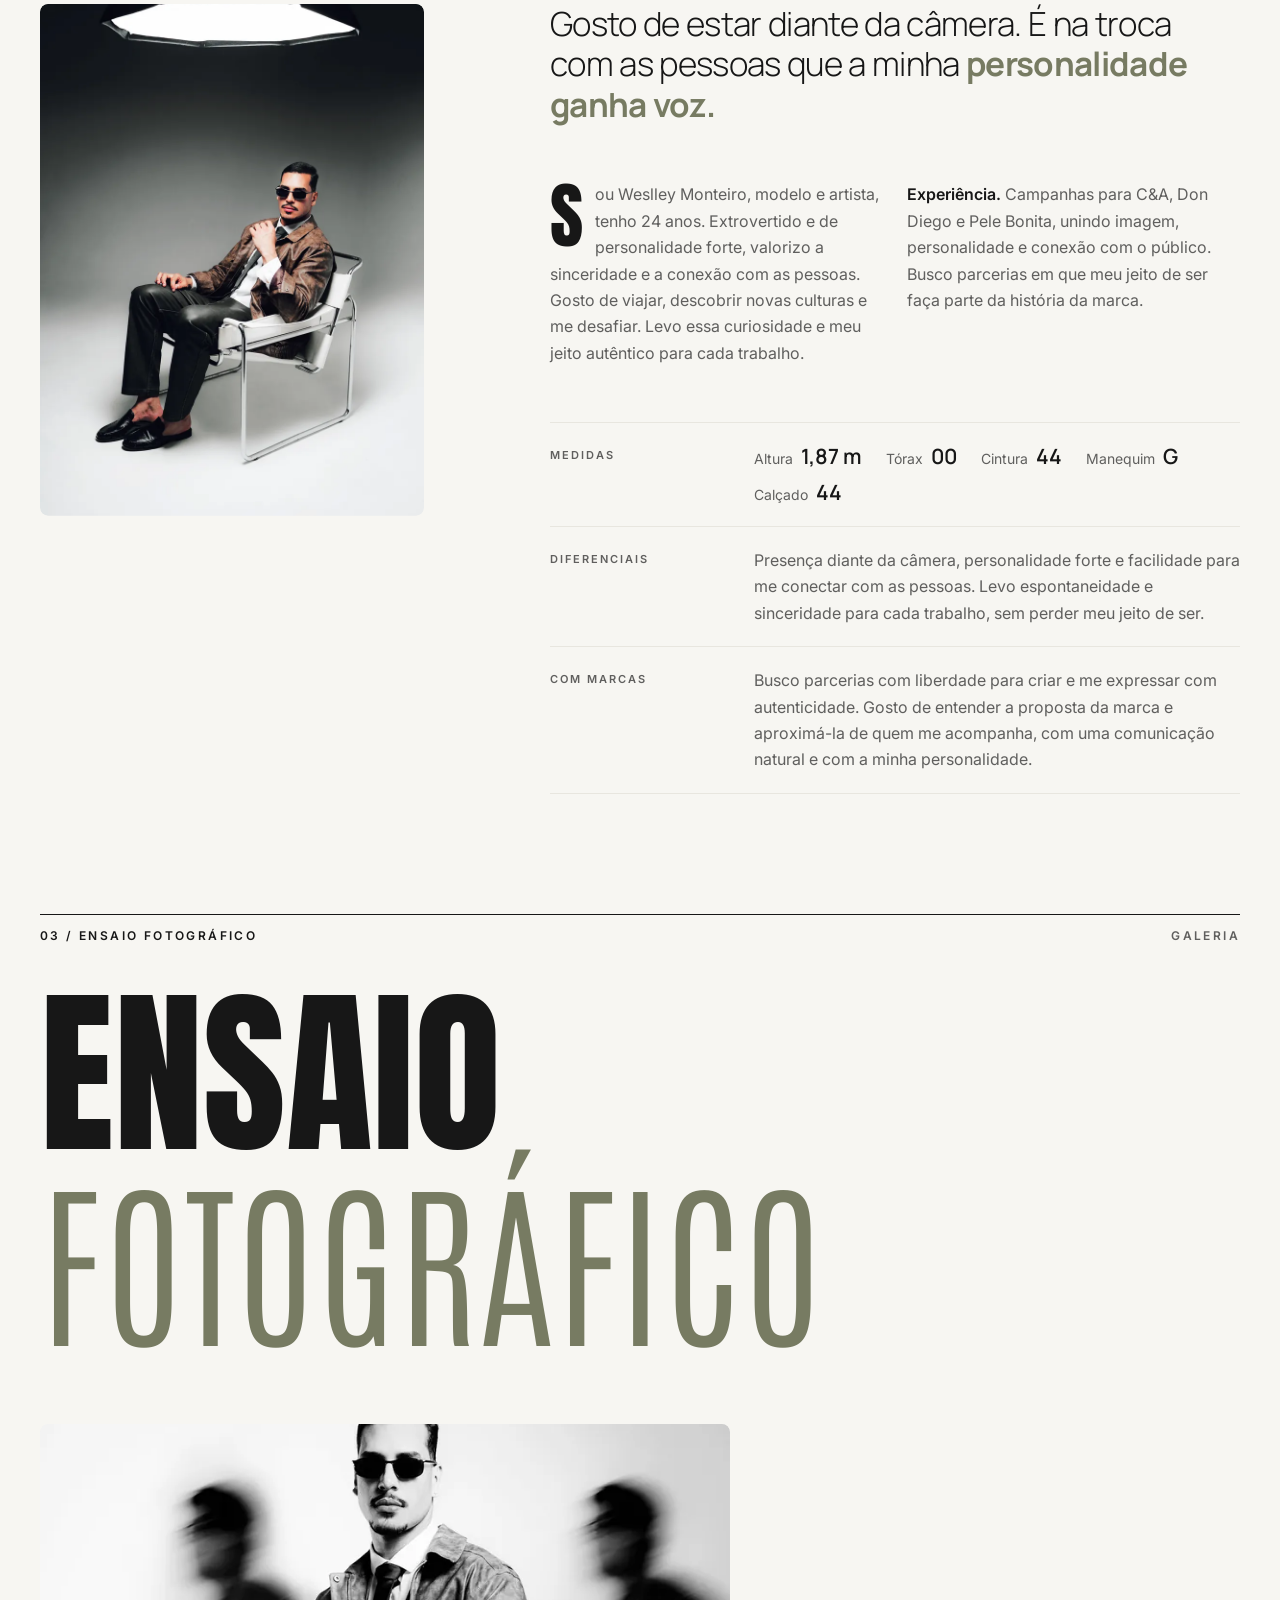
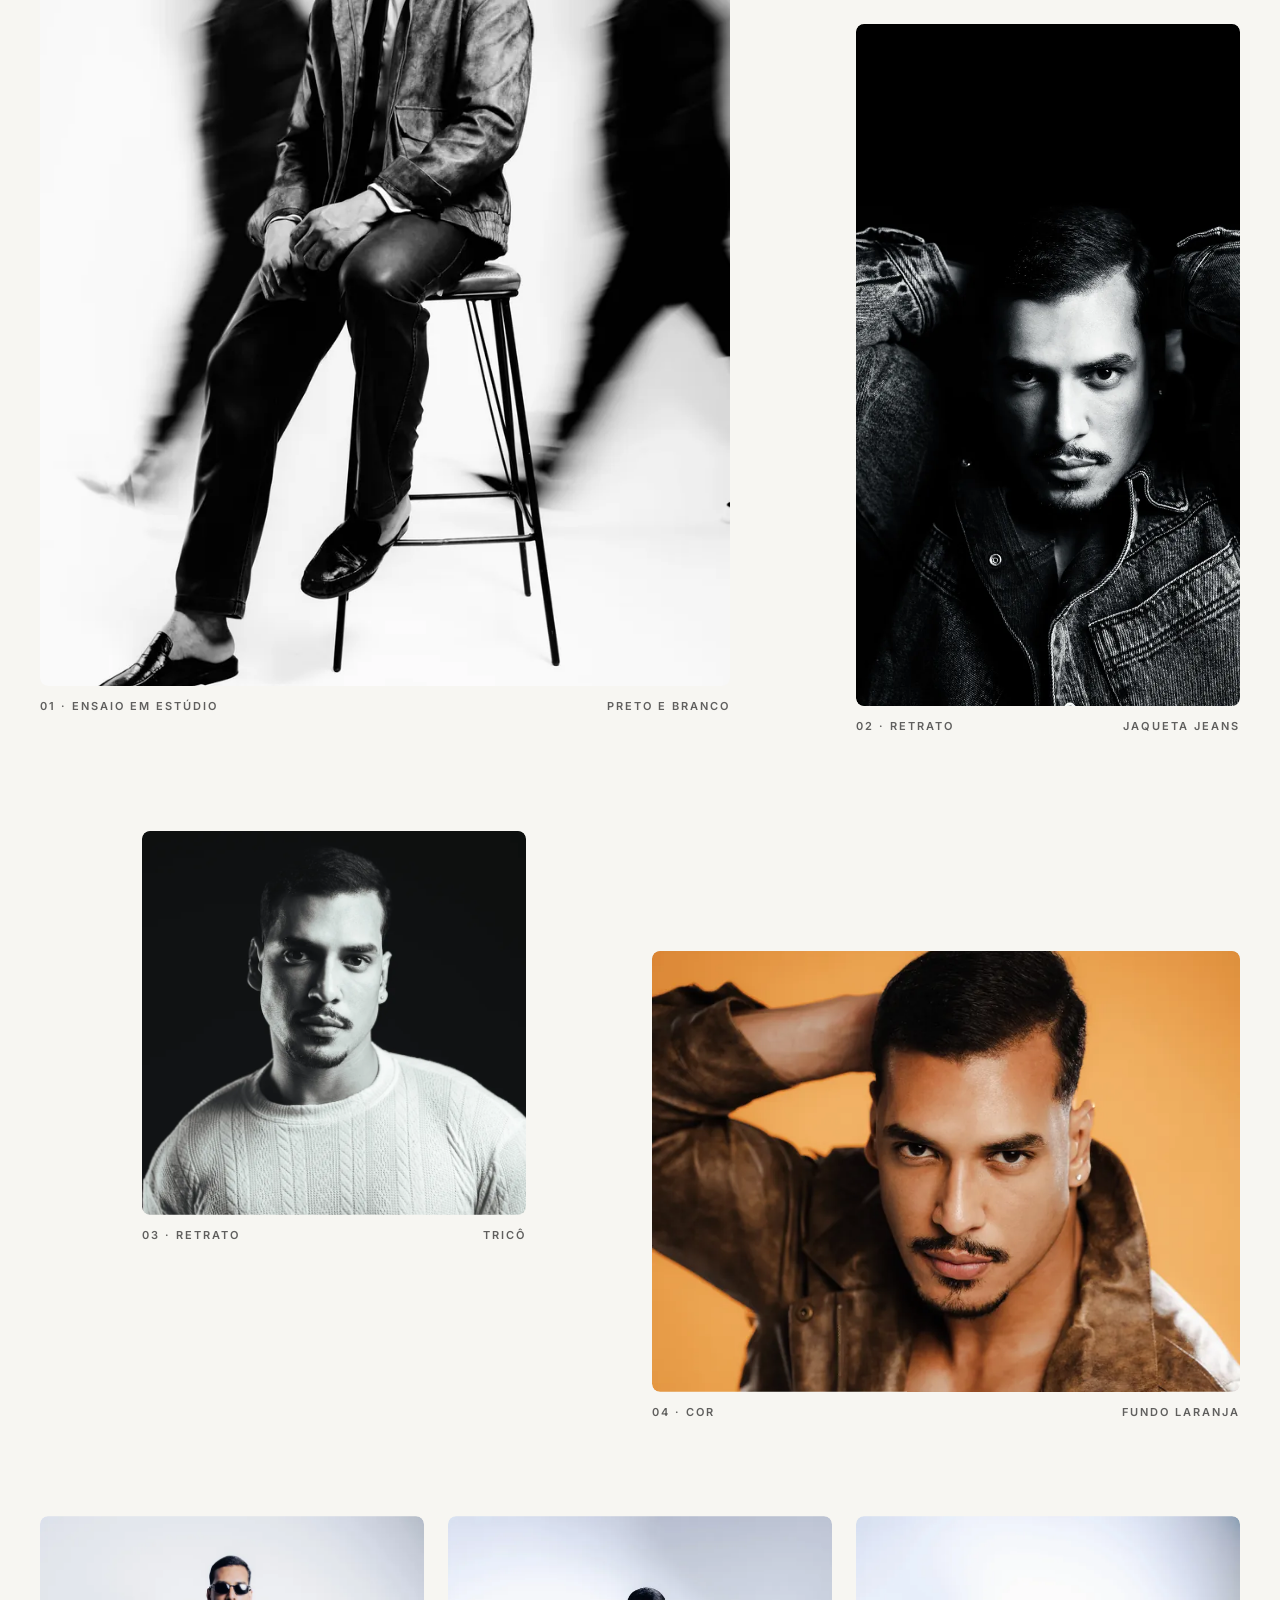
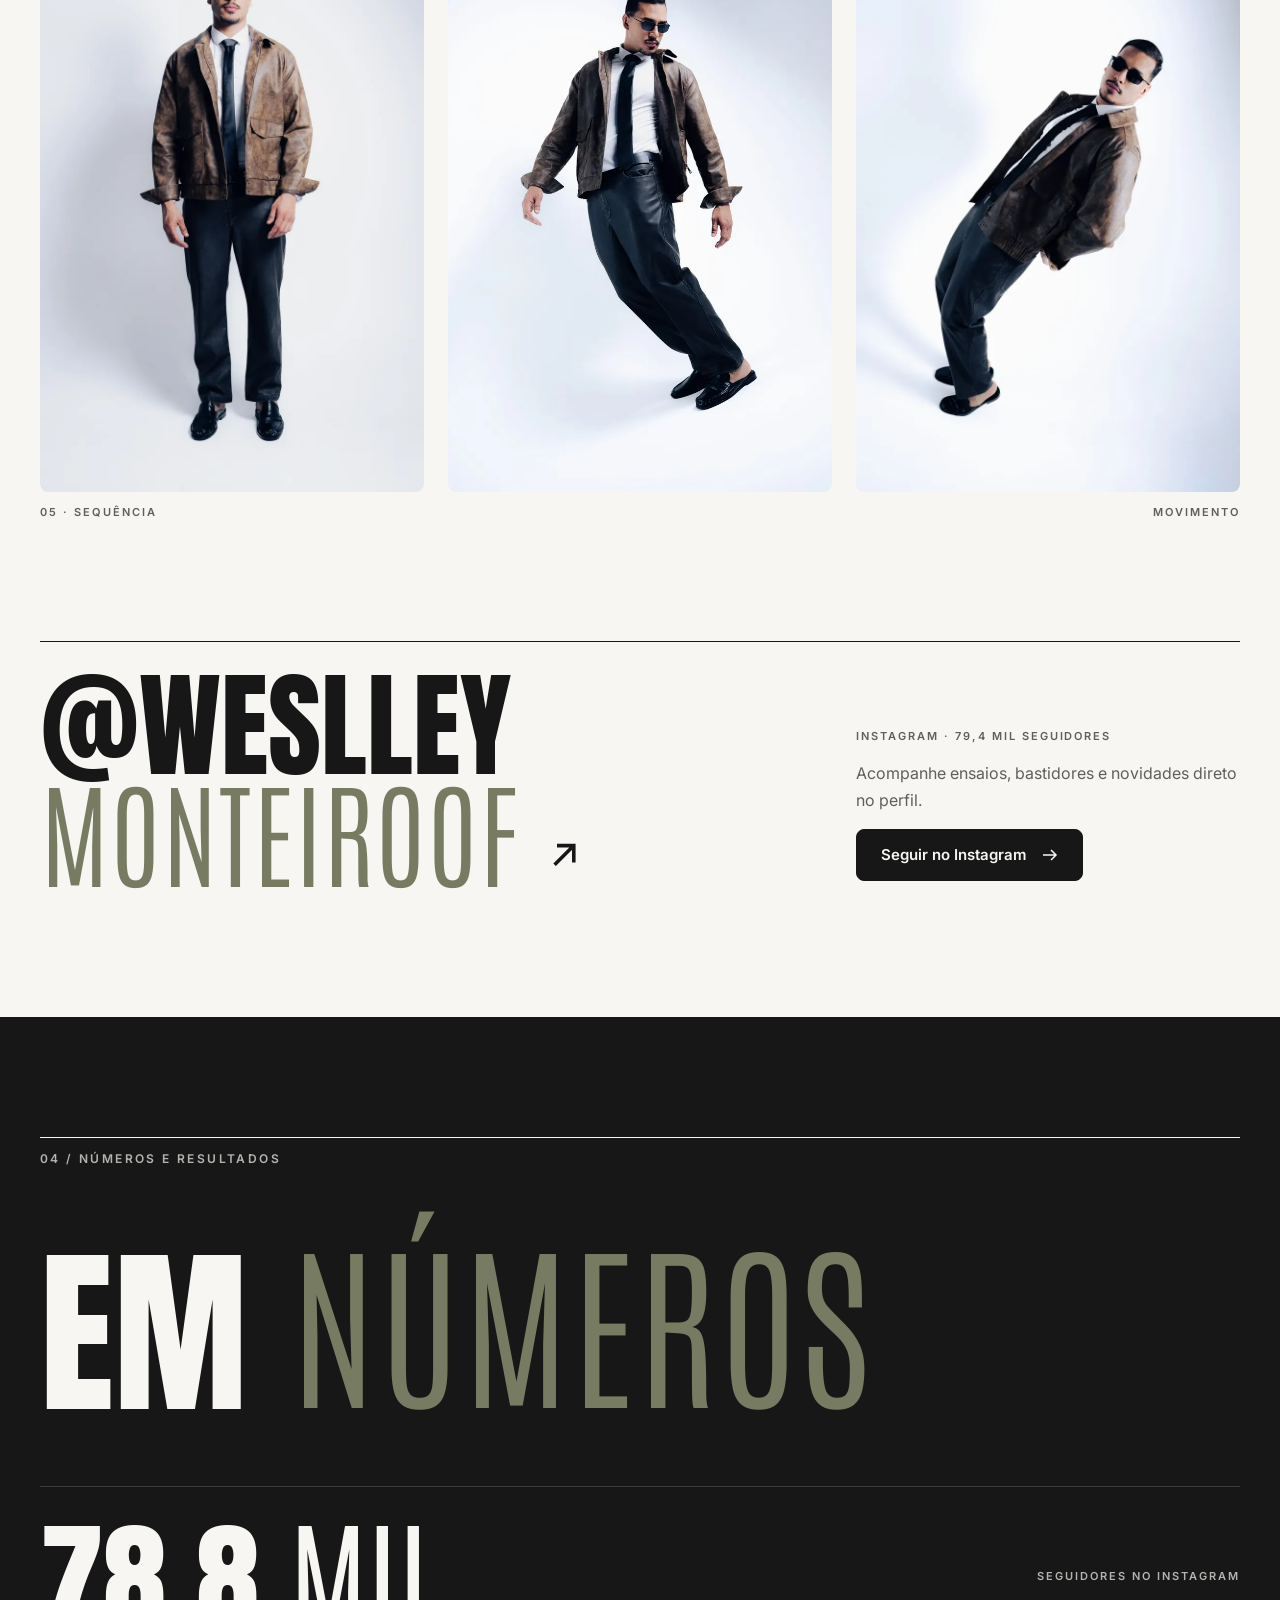
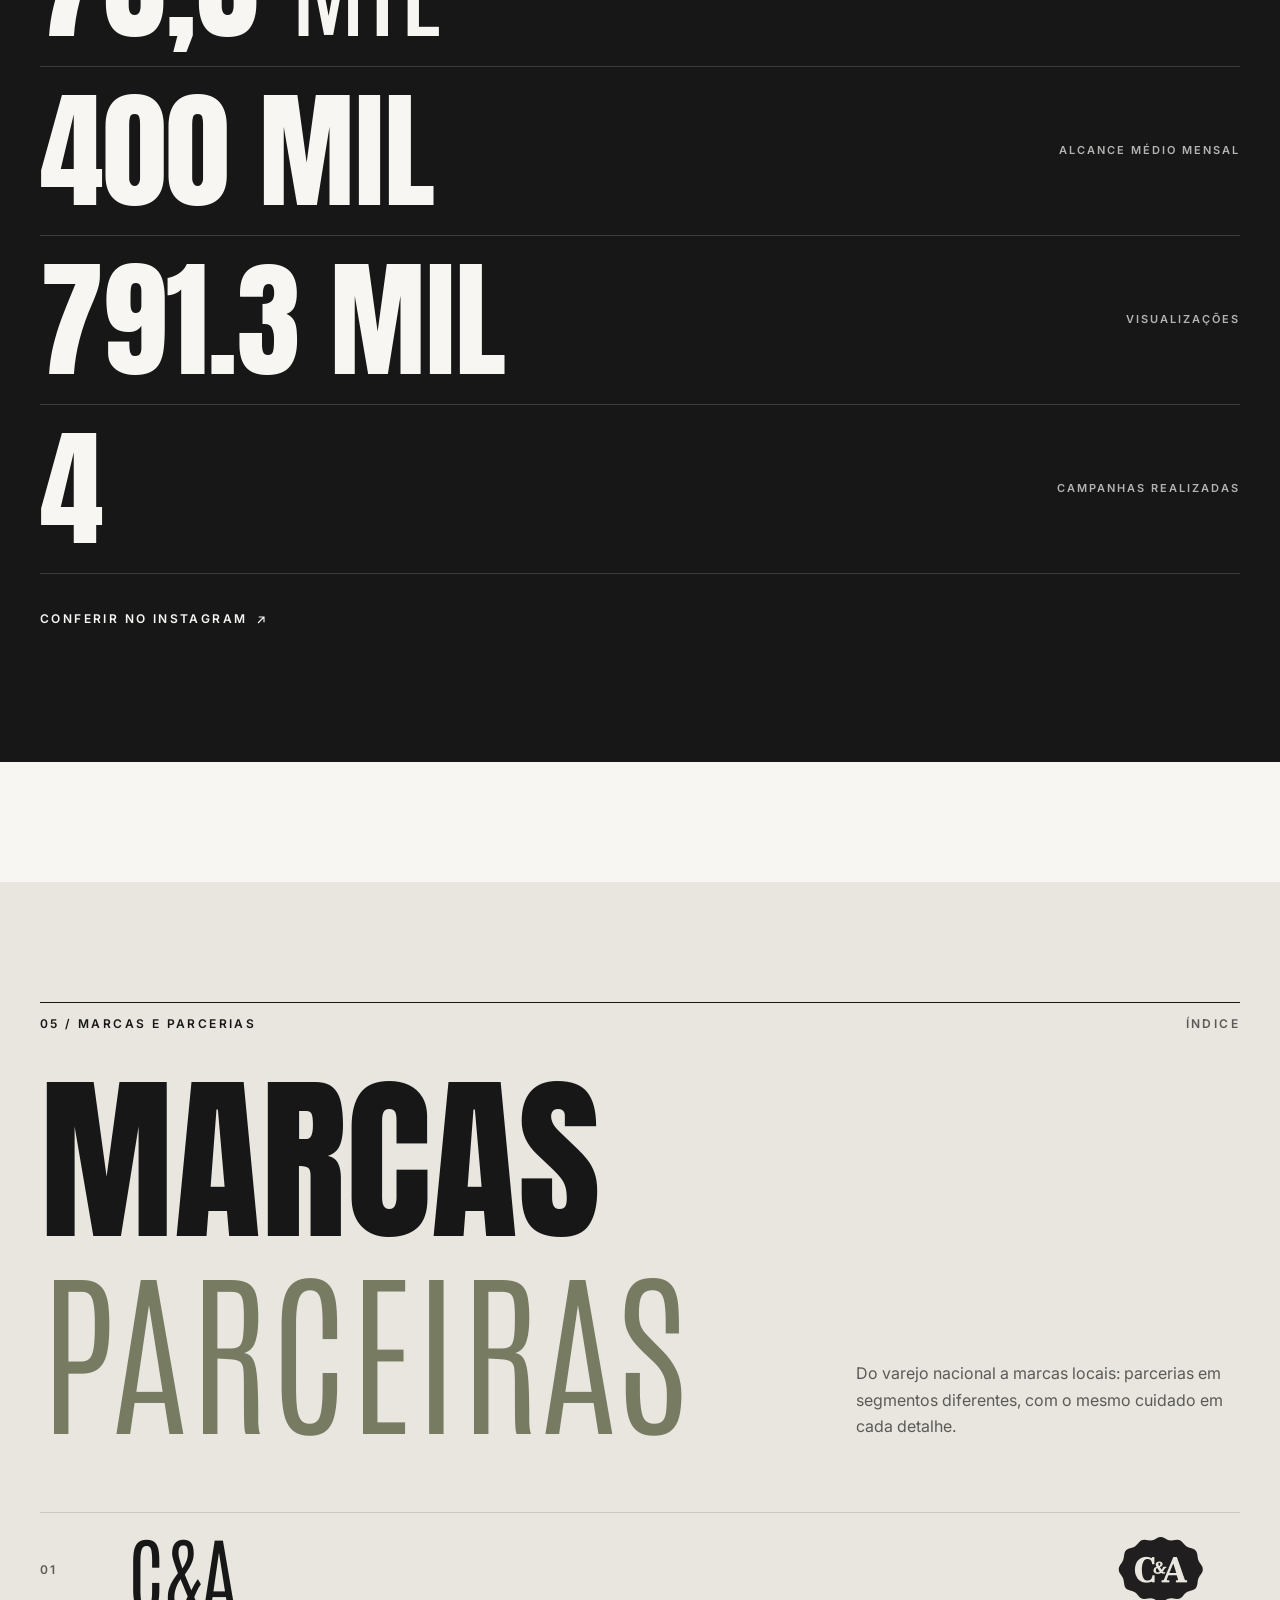
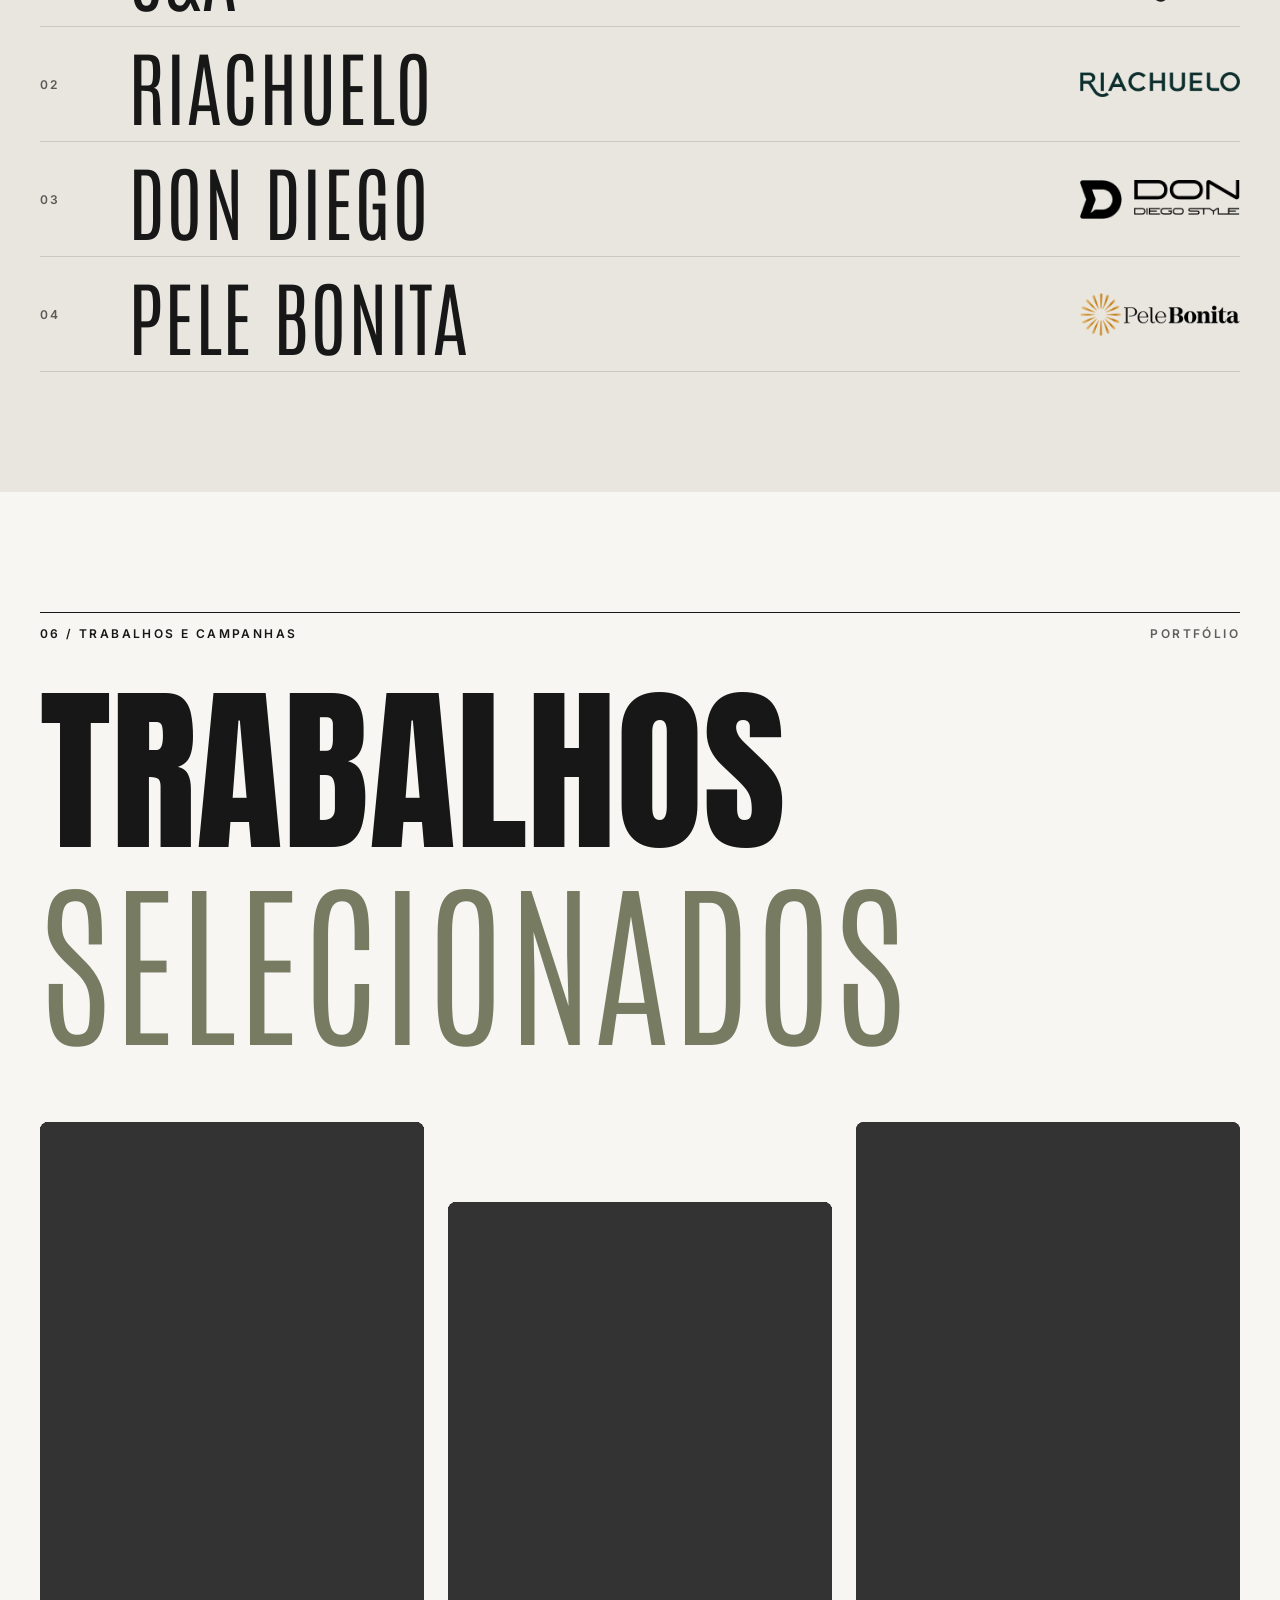
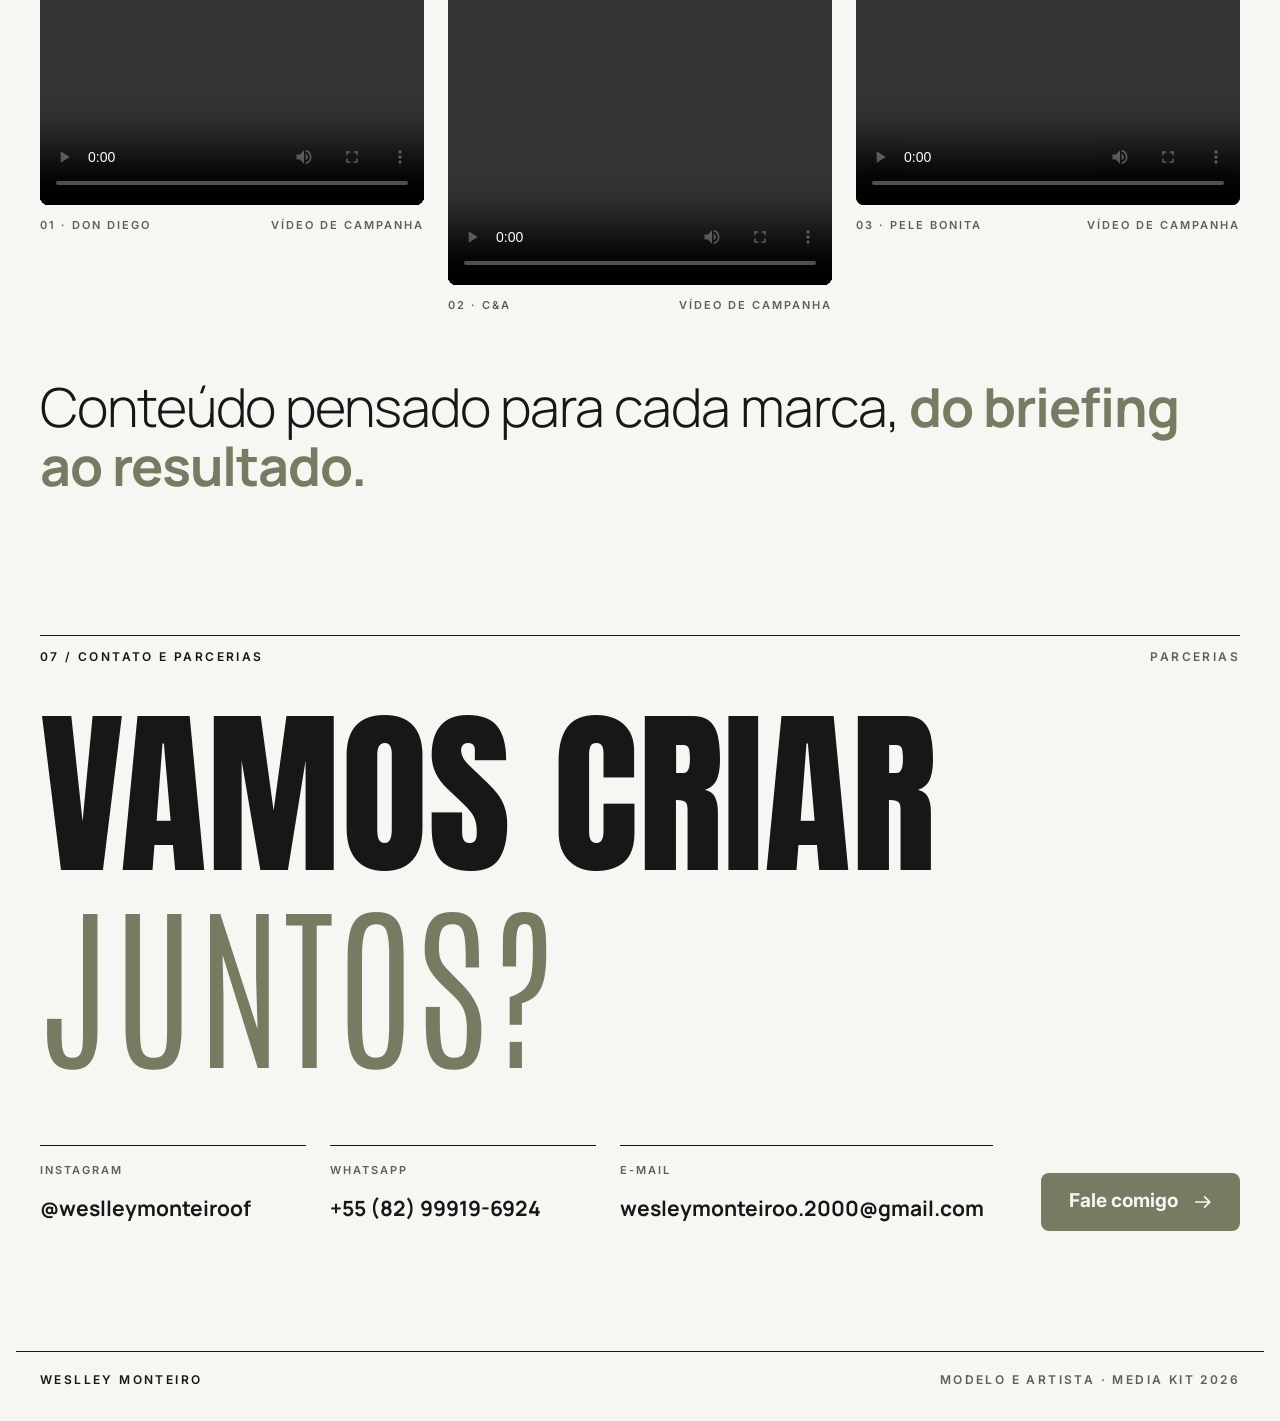
==== commit 55d6a072: "confirma informações do site" ====
--- a/index.html
+++ b/index.html
@@ -154,8 +154,8 @@
               <span class="capa-especial-titulo">Marcas e parcerias</span>
             </p>
             <div class="capa-engajamento" data-revelar>
-              <p class="numero-capa">[XX%]</p>
-              <p class="legenda">Engajamento</p>
+              <p class="numero-capa">+ 791 MIL</p>
+              <p class="legenda">Visualizações mensais</p>
             </div>
             <a class="botao capa-botao" href="#contato" data-revelar data-botao-cortina>
               Quero uma parceria
@@ -190,8 +190,8 @@
         <h2 class="titulo" data-revelar id="sobre-titulo">Sobre <span class="delicada">mim</span></h2>
 
         <div class="sobre-grid">
-          <p class="frase frase--apresentacao sobre-frase" data-revelar>[Frase de apresentação: quem é o Weslley como
-            modelo e artista, e o que ele leva para as marcas parceiras.]</p>
+          <p class="frase frase--apresentacao sobre-frase" data-revelar>Gosto de estar diante da câmera.
+            É na troca com as pessoas que a minha <strong>personalidade ganha voz.</strong></p>
 
           <div class="sobre-fotos">
             <figure class="sobre-foto-bastidores">
@@ -222,10 +222,13 @@
           </div>
 
           <div class="sobre-textos" data-revelar>
-            <p class="texto bio">Biografia: [trajetória profissional, formação e o que motiva o trabalho como modelo e
-              artista. Texto a ser enviado pelo cliente.]</p>
-            <p class="texto"><strong>Experiência.</strong> [Tempo de mercado, tipos de projeto já realizados e formatos
-              de trabalho com marcas.]</p>
+            <p class="texto bio">Sou Weslley Monteiro, modelo e artista, tenho 24 anos.
+              Extrovertido e de personalidade forte, valorizo a sinceridade e a conexão com as pessoas.
+              Gosto de viajar, descobrir novas culturas e me desafiar.
+              Levo essa curiosidade e meu jeito autêntico para cada trabalho.</p>
+            <p class="texto"><strong>Experiência.</strong> Campanhas para C&amp;A, Don Diego e Pele Bonita,
+              unindo imagem, personalidade e conexão com o público.
+              Busco parcerias em que meu jeito de ser faça parte da história da marca.</p>
           </div>
 
           <dl class="sobre-lista" data-revelar-grupo>
@@ -235,7 +238,7 @@
                 <dl class="medidas">
                   <div>
                     <dt>Altura</dt>
-                    <dd>1.87m</dd>
+                    <dd>1,87 m</dd>
                   </div>
                   <div>
                     <dt>Tórax</dt>
@@ -257,16 +260,15 @@
               </dd>
             </div>
             <div class="sobre-lista-item">
-              <dt class="legenda">Especialidades</dt>
-              <dd class="valor">[Especialidade 1] · [Especialidade 2] · [Especialidade 3]</dd>
-            </div>
-            <div class="sobre-lista-item">
               <dt class="legenda">Diferenciais</dt>
-              <dd class="texto">[Diferenciais do trabalho, a definir com o cliente.]</dd>
+              <dd class="texto">Presença diante da câmera, personalidade forte e facilidade para me conectar com
+                as pessoas. Levo espontaneidade e sinceridade para cada trabalho, sem perder meu jeito de ser.</dd>
             </div>
             <div class="sobre-lista-item">
               <dt class="legenda">Com marcas</dt>
-              <dd class="texto">[Como funciona a parceria com marcas, do primeiro contato à entrega.]</dd>
+              <dd class="texto">Busco parcerias com liberdade para criar e me expressar com autenticidade.
+                Gosto de entender a proposta da marca e aproximá-la de quem me acompanha, com uma comunicação
+                natural e com a minha personalidade.</dd>
             </div>
           </dl>
         </div>
@@ -399,8 +401,7 @@
     <section class="secao secao--escura numeros" id="numeros" aria-labelledby="numeros-titulo">
       <div class="container">
         <div class="barra-secao" data-revelar>
-          <span>04 / Números e resultados</span>
-          <span>Dados de [MÊS/ANO]</span>
+          <span>04 / Números e resultados</span>  
         </div>
 
         <h2 class="titulo" data-revelar id="numeros-titulo">Em <span class="delicada">números</span></h2>
@@ -408,24 +409,20 @@
         <dl class="numeros-lista" data-revelar-grupo>
           <div class="numeros-item numeros-item--principal">
             <dt class="legenda">Seguidores no Instagram</dt>
-            <dd class="numero-grande"><span data-contar="79.4" data-casas="1">79,4</span> <span
+            <dd class="numero-grande"><span data-contar="79.4" data-casas="1">79,6</span> <span
                 class="unidade">mil</span></dd>
           </div>
           <div class="numeros-item">
             <dt class="legenda">Alcance médio mensal</dt>
-            <dd class="numero-grande">[XX MIL]</dd>
+            <dd class="numero-grande">400 mil</dd>
           </div>
           <div class="numeros-item">
             <dt class="legenda">Visualizações</dt>
-            <dd class="numero-grande">[XX MILHÕES]</dd>
-          </div>
-          <div class="numeros-item">
-            <dt class="legenda">Taxa de engajamento</dt>
-            <dd class="numero-grande">[XX%]</dd>
+            <dd class="numero-grande">791.3 mil</dd>
           </div>
           <div class="numeros-item">
             <dt class="legenda">Campanhas realizadas</dt>
-            <dd class="numero-grande">[XX]</dd>
+            <dd class="numero-grande">4</dd>
           </div>
         </dl>
 
@@ -452,14 +449,18 @@
         </div>
 
         <ol class="marcas-lista" data-revelar-grupo>
-          <li><span class="marcas-num">01</span><span class="marcas-nome">C&amp;A</span><span
-              class="marcas-logo">[Logotipo]</span></li>
-          <li><span class="marcas-num">02</span><span class="marcas-nome">Riachuelo</span><span
-              class="marcas-logo">[Logotipo]</span></li>
-          <li><span class="marcas-num">03</span><span class="marcas-nome">Dom Diego</span><span
-              class="marcas-logo">[Logotipo]</span></li>
-          <li><span class="marcas-num">04</span><span class="marcas-nome">Pele Bonita</span><span
-              class="marcas-logo">[Logotipo]</span></li>
+          <li><span class="marcas-num">01</span><span class="marcas-nome">C&amp;A</span><span class="marcas-logo">
+              <img src="assets/img/marcas/cea.png" alt="Logotipo C&amp;A" width="85" height="65" loading="lazy" decoding="async">
+            </span></li>
+          <li><span class="marcas-num">02</span><span class="marcas-nome">Riachuelo</span><span class="marcas-logo">
+              <img src="assets/img/marcas/riachuelo-site.png" alt="Logotipo Riachuelo" loading="lazy" decoding="async">
+            </span></li>
+          <li><span class="marcas-num">03</span><span class="marcas-nome">Don Diego</span><span class="marcas-logo marcas-logo--don-diego">
+              <img src="assets/img/marcas/don-diego-oficial.png" alt="Logotipo Don Diego Style" width="183" height="45" loading="lazy" decoding="async">
+            </span></li>
+          <li><span class="marcas-num">04</span><span class="marcas-nome">Pele Bonita</span><span class="marcas-logo">
+              <img src="assets/img/marcas/pelebonita-site.png" alt="Logotipo Pele Bonita" loading="lazy" decoding="async">
+            </span></li>
         </ol>
       </div>
     </section>
@@ -475,33 +476,33 @@
 
         <div class="trabalhos-galeria">
           <figure class="trabalho trabalho-01" data-revelar>
-            <div class="foto foto--4x5 placeholder" role="img"
-              aria-label="Espaço reservado para a foto de uma campanha">
-              <span>[Foto da campanha]</span>
-            </div>
-            <figcaption class="legenda legenda--dupla"><span>01 · Coleção de inverno</span><span>Riachuelo /
-                Reels / fotos</span></figcaption>
+            <video class="trabalho-video" width="720" height="1280" controls playsinline preload="metadata"
+              aria-label="Vídeo da campanha Dom Diego">
+              <source src="assets/video/domdiego/snapinsta-1795225743212.mp4#t=0.001" type="video/mp4">
+              Seu navegador não suporta vídeos. <a href="assets/video/domdiego/snapinsta-1795225743212.mp4">Assistir ao vídeo da Dom Diego</a>.
+            </video>
+            <figcaption class="legenda legenda--dupla"><span>01 · Don Diego</span><span>Vídeo de campanha</span></figcaption>
           </figure>
 
           <figure class="trabalho trabalho-02" data-revelar>
-            <div class="foto foto--9x16 placeholder placeholder--escuro" role="img"
-              aria-label="Espaço reservado para o vídeo vertical de uma campanha">
-              <span>[Vídeo vertical da campanha]</span>
-            </div>
-            <figcaption class="legenda legenda--dupla"><span>02 · [Nome da campanha]</span><span>C&A /
-                [Formato]</span></figcaption>
+            <video class="trabalho-video" width="720" height="1280" controls playsinline preload="metadata"
+              aria-label="Vídeo da campanha C&amp;A">
+              <source src="assets/video/cea/snapinsta-1795225911504.mp4#t=0.001" type="video/mp4">
+              Seu navegador não suporta vídeos. <a href="assets/video/cea/snapinsta-1795225911504.mp4">Assistir ao vídeo da C&amp;A</a>.
+            </video>
+            <figcaption class="legenda legenda--dupla"><span>02 · C&amp;A</span><span>Vídeo de campanha</span></figcaption>
           </figure>
 
           <p class="frase frase--citacao trabalhos-citacao" data-revelar>Conteúdo pensado para cada marca, <strong>do
               briefing ao resultado.</strong></p>
 
           <figure class="trabalho trabalho-03" data-revelar>
-            <div class="foto foto--21x9 placeholder" role="img"
-              aria-label="Espaço reservado para a foto panorâmica de uma campanha">
-              <span>[Foto panorâmica da campanha]</span>
-            </div>
-            <figcaption class="legenda legenda--dupla"><span>03 · [Nome da campanha]</span><span>Pele Bonita /
-                [Formato]</span></figcaption>
+            <video class="trabalho-video" width="720" height="1280" controls playsinline preload="metadata"
+              aria-label="Vídeo da campanha Pele Bonita">
+              <source src="assets/video/pelebonita/snapinsta-1795225866563.mp4#t=0.001" type="video/mp4">
+              Seu navegador não suporta vídeos. <a href="assets/video/pelebonita/snapinsta-1795225866563.mp4">Assistir ao vídeo da Pele Bonita</a>.
+            </video>
+            <figcaption class="legenda legenda--dupla"><span>03 · Pele Bonita</span><span>Vídeo de campanha</span></figcaption>
           </figure>
         </div>
       </div>
@@ -537,7 +538,7 @@
             </li>
             <li class="contato-item">
               <span class="legenda">WhatsApp</span>
-              <a class="valor" href="https://wa.me/+5581989878661" target="_blank" rel="noopener" data-texto="+55 (81) 98987-8661"><span class="contato-texto">+55 (81) 98987-8661</span></a>
+              <a class="valor" href="https://wa.me/5582999196924" target="_blank" rel="noopener" data-texto="+55 (82) 99919-6924"><span class="contato-texto">+55 (82) 99919-6924</span></a>
             </li>
             <li class="contato-item">
               <span class="legenda">E-mail</span>
@@ -545,7 +546,7 @@
             </li>
           </ul>
 
-          <a class="botao botao--oliva contato-botao" data-revelar data-botao-cortina href="https://www.instagram.com/weslleymonteiroof/"
+          <a class="botao botao--oliva contato-botao" data-revelar data-botao-cortina href="https://wa.me/5582999196924"
             target="_blank" rel="noopener">
             Fale comigo
             <svg class="botao-seta" width="18" height="18" viewBox="0 0 16 16" aria-hidden="true" focusable="false">
@@ -571,4 +572,4 @@
   </a>
 </body>
 
-</html>+</html>
--- a/css/layout.css
+++ b/css/layout.css
@@ -527,11 +527,24 @@
 }
 
 .marcas-logo {
-  font-weight: 600;
-  font-size: 11px;
-  letter-spacing: .18em;
-  text-transform: uppercase;
-  color: var(--texto-sec);
+  display: flex;
+  align-items: center;
+  justify-content: center;
+  width: 160px;
+  height: 72px;
+}
+
+.marcas-logo img {
+  display: block;
+  max-width: 100%;
+  max-height: 100%;
+  width: auto;
+  height: auto;
+  object-fit: contain;
+}
+
+.marcas-logo--don-diego img {
+  filter: brightness(0);
 }
 
 /* 06 · Trabalhos e campanhas
@@ -550,10 +563,24 @@
   margin-top: 72px;
 }
 
-.trabalho-01 { grid-column: 1 / span 6; grid-row: 1; }
-.trabalho-02 { grid-column: 8 / span 5; grid-row: 1 / span 2; margin-top: 160px; }
-.trabalhos-citacao { grid-column: 1 / span 6; grid-row: 2; }
-.trabalho-03 { grid-column: 1 / -1; grid-row: 3; margin-top: 56px; }
+.trabalho-01 { grid-column: 1 / span 4; grid-row: 1; }
+.trabalho-02 { grid-column: 5 / span 4; grid-row: 1; margin-top: 80px; }
+.trabalhos-citacao { grid-column: 1 / -1; grid-row: 2; }
+.trabalho-03 { grid-column: 9 / span 4; grid-row: 1; }
+
+.trabalho {
+  min-width: 0;
+}
+
+.trabalho-video {
+  display: block;
+  width: 100%;
+  height: auto;
+  aspect-ratio: 9 / 16;
+  object-fit: contain;
+  border-radius: var(--raio);
+  background: var(--preto);
+}
 
 /* 07 · Contato
    ========================================================================== */
@@ -1027,9 +1054,13 @@
     padding: 12px 0;
   }
 
-  .marcas-num,
+  .marcas-num {
+    font-size: 10px;
+  }
+
   .marcas-logo {
-    font-size: 10px;
+    width: 88px;
+    height: 44px;
   }
 
   .marcas-nome {
@@ -1050,13 +1081,13 @@
     margin-top: 40px;
   }
 
-  .trabalho-02 {
-    width: 64%;
-    margin: 0 0 0 auto;
-  }
-
+  .trabalho-02,
   .trabalho-03 {
     margin-top: 0;
+  }
+
+  .trabalhos-citacao {
+    order: 1;
   }
 
   .contato-grid {
